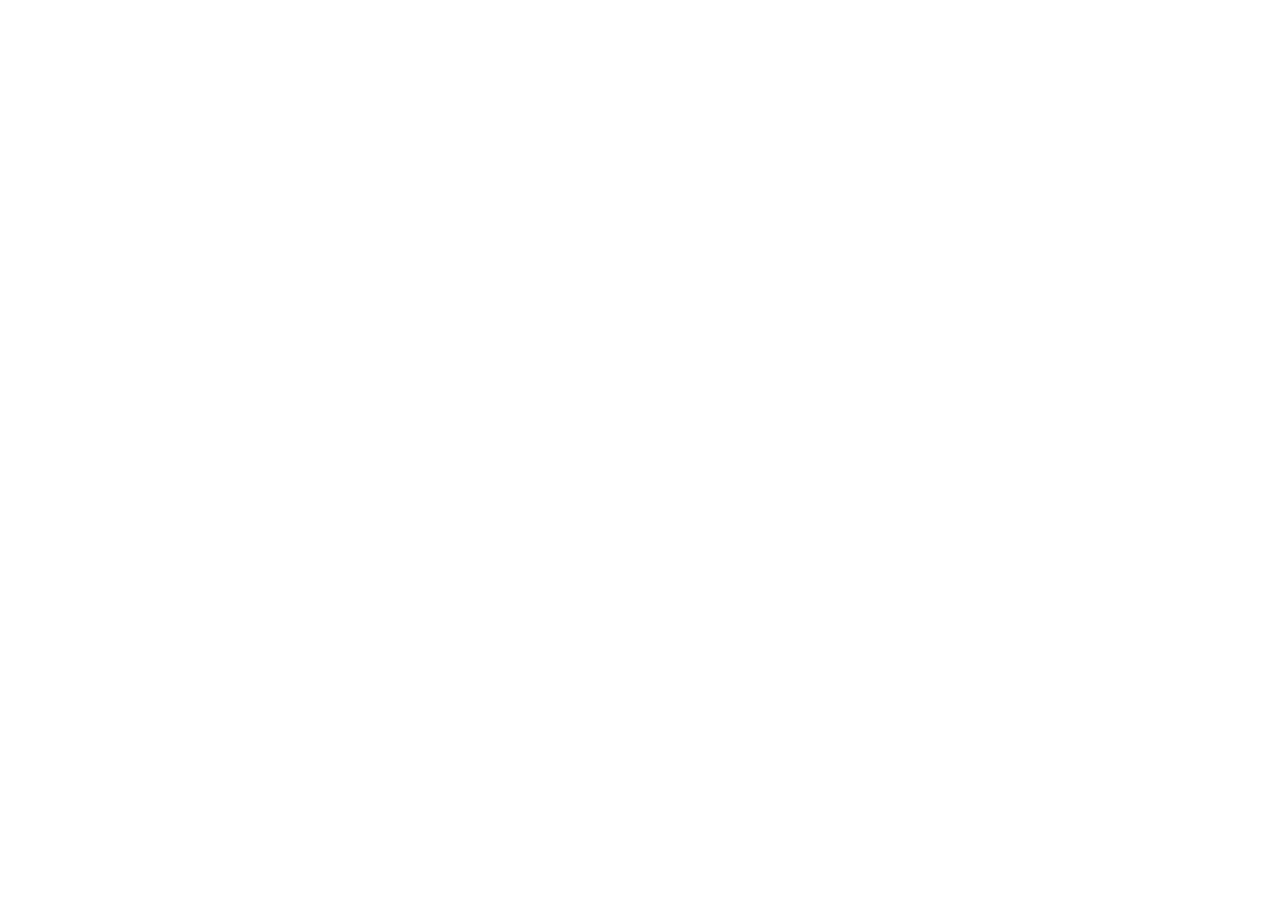
==== index.html @ ff9a6e52 "Add files via upload" ====
<!doctype html>
<html lang="fr">
  <head>
    <meta charset="UTF-8" />
    <meta name="viewport" content="width=device-width, initial-scale=1.0" />
    <title>Ecoclash — Partage de savoirs, alternatives pratiques</title>
  </head>
  <body>
    <div id="root"></div>
    <script type="module" src="/src/main.tsx"></script>
  </body>
</html>
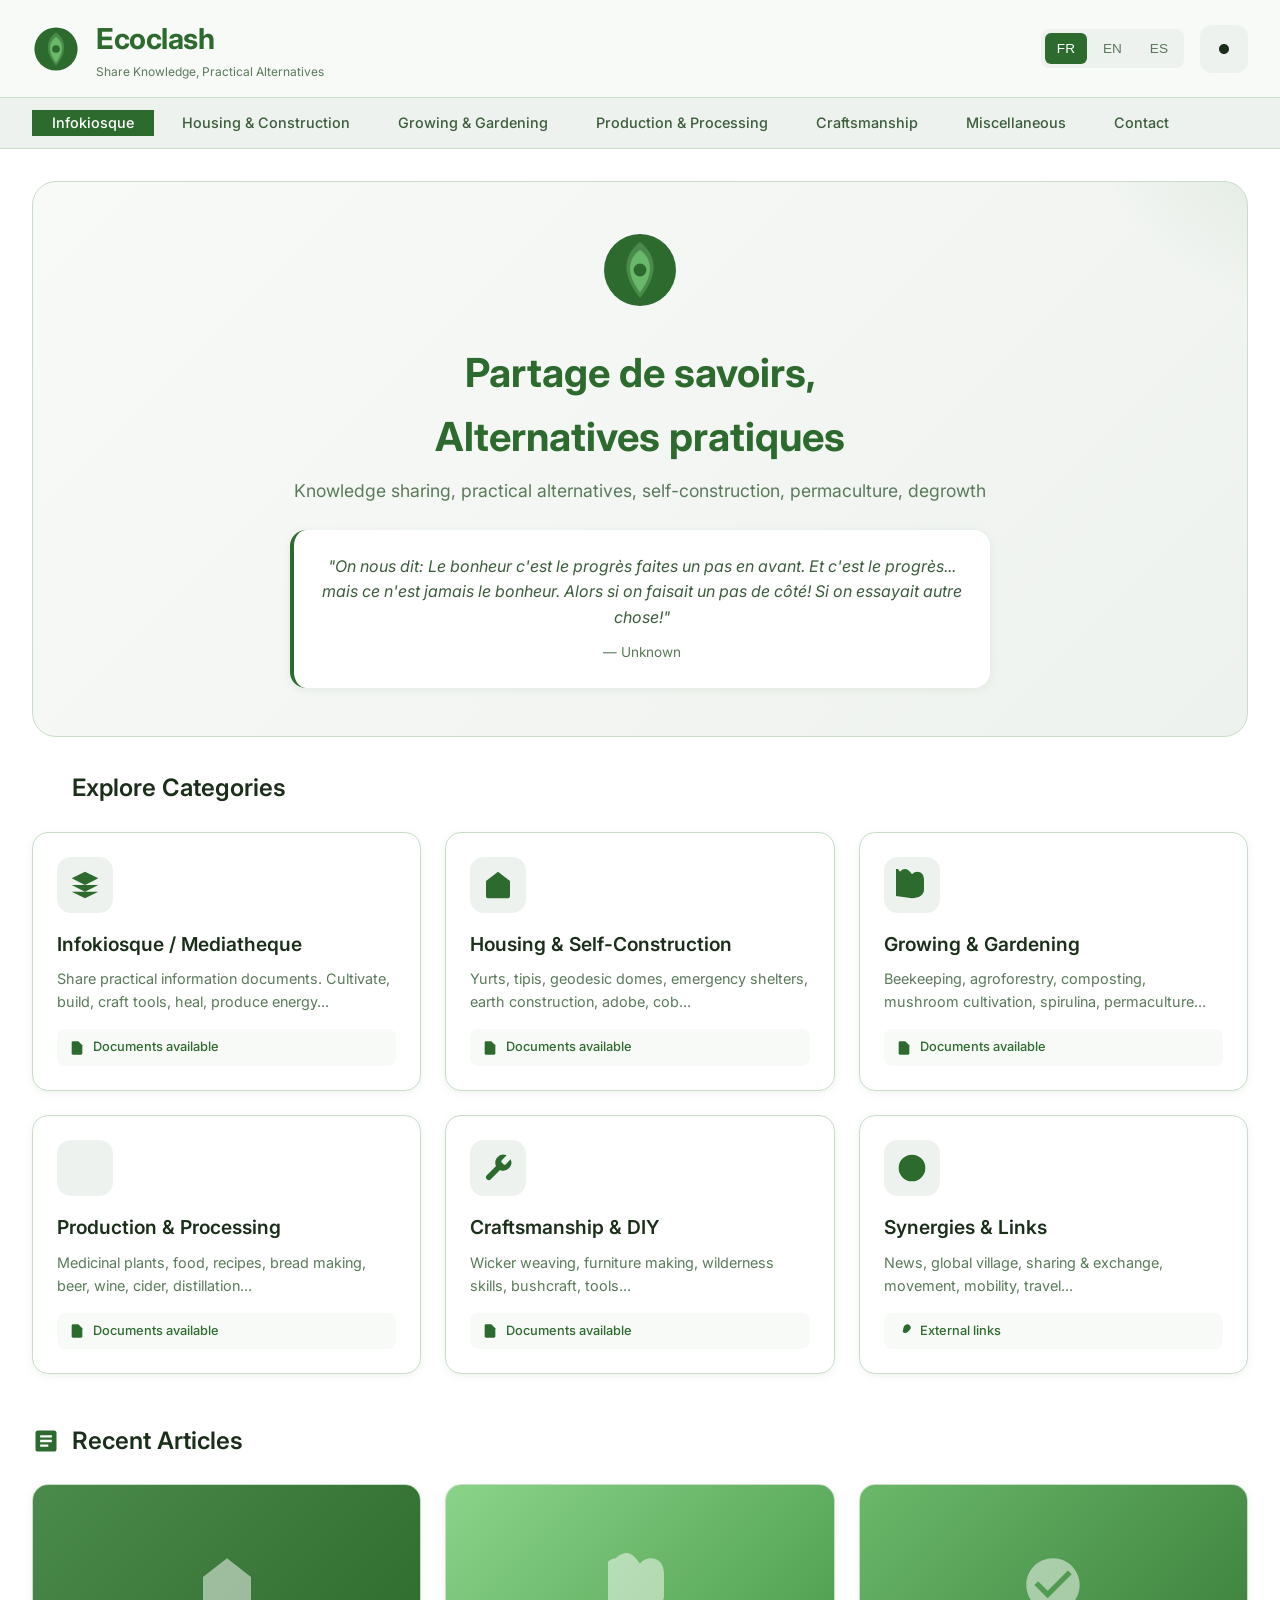
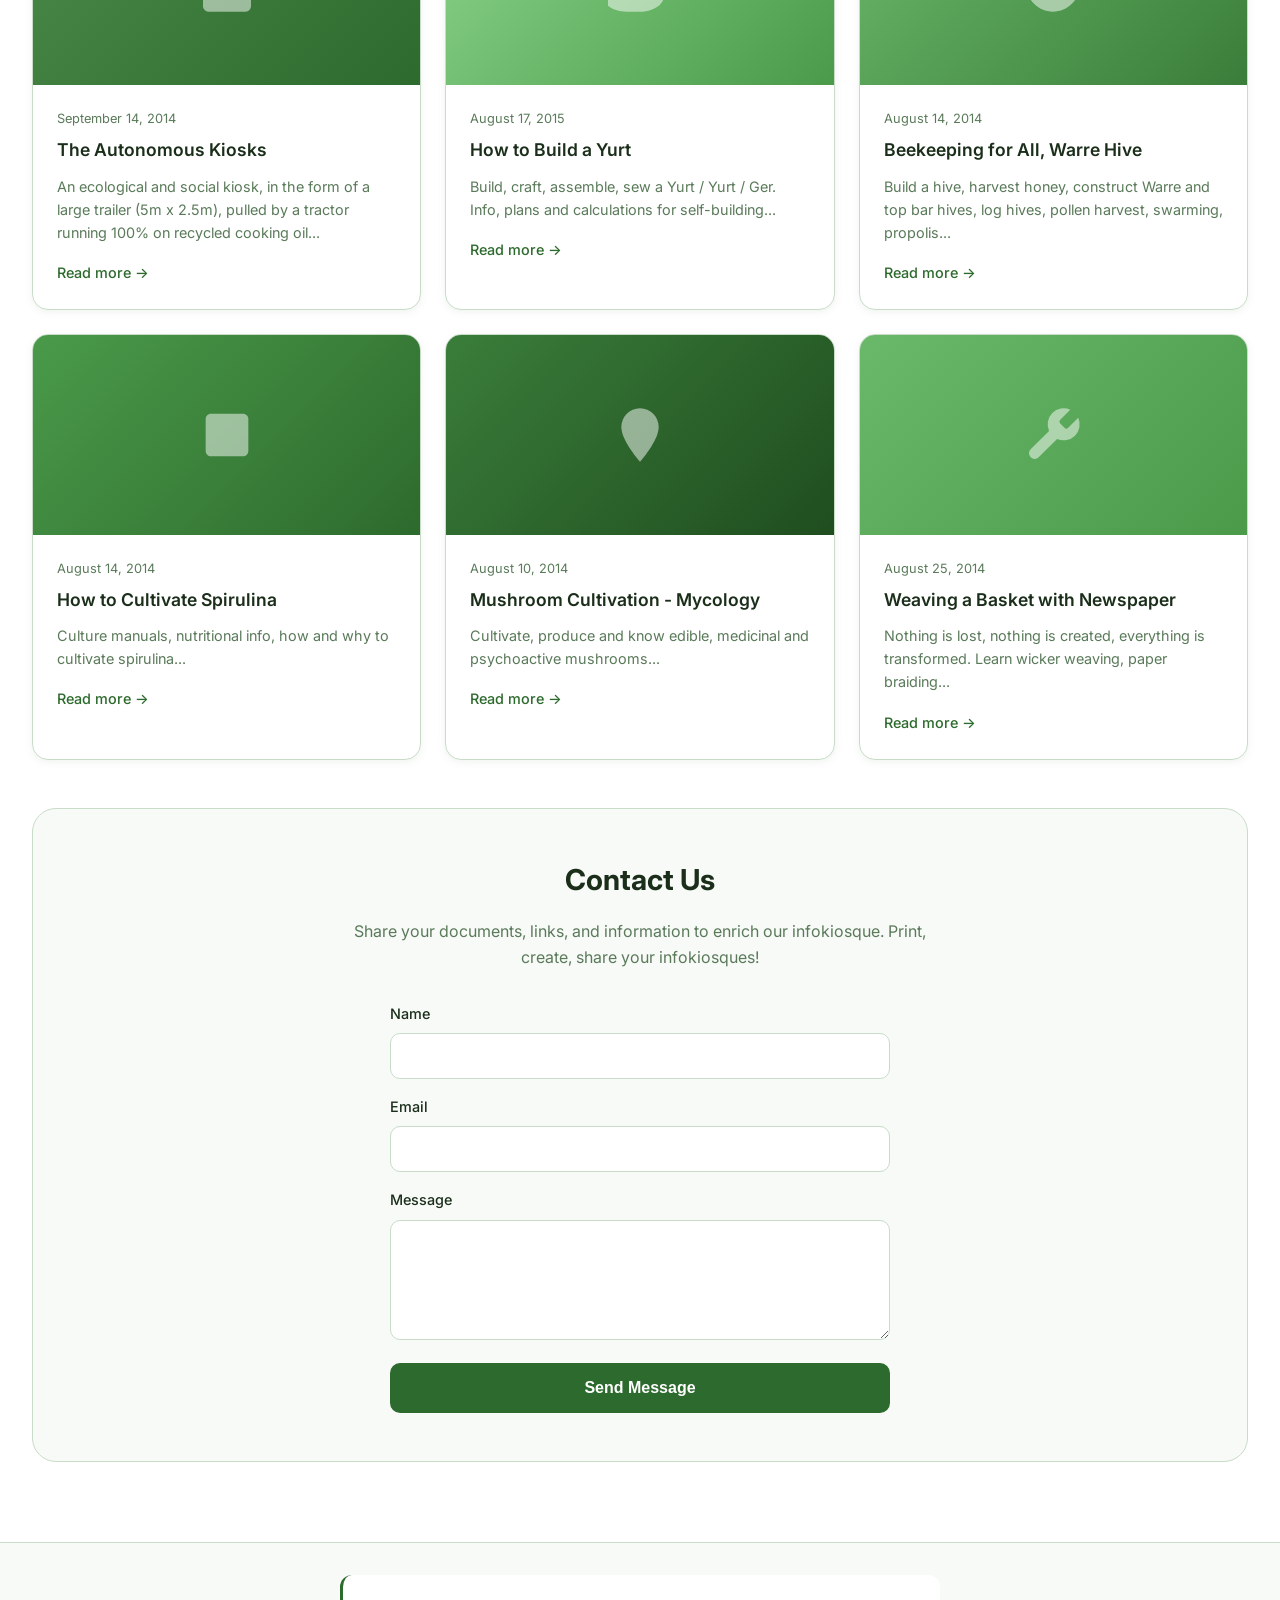
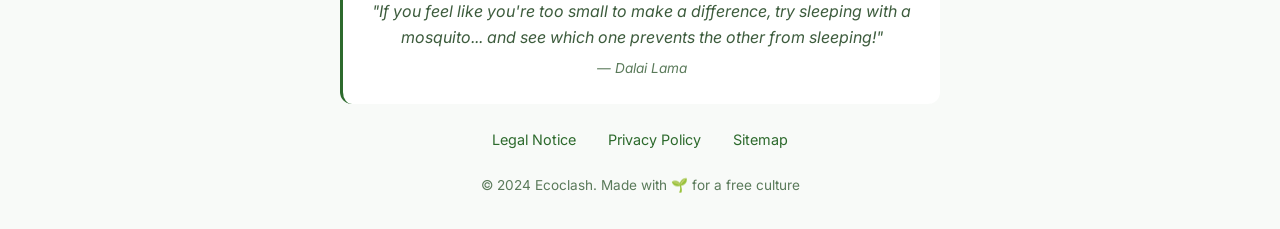
==== commit 7d509521: "Add files via upload" ====
--- a/index.html
+++ b/index.html
@@ -1,12 +1,1361 @@
-<!doctype html>
-<html lang="fr">
-  <head>
-    <meta charset="UTF-8" />
-    <meta name="viewport" content="width=device-width, initial-scale=1.0" />
-    <title>Ecoclash — Partage de savoirs, alternatives pratiques</title>
-  </head>
-  <body>
-    <div id="root"></div>
-    <script type="module" src="/src/main.tsx"></script>
-  </body>
-</html>
+<!DOCTYPE html>
+<html lang="en">
+<head>
+  <meta charset="UTF-8">
+  <meta name="viewport" content="width=device-width, initial-scale=1.0">
+  <title>Ecoclash - Share Knowledge, Practical Alternatives</title>
+  <meta name="description" content="Knowledge sharing, infokiosque, videokiosque, practical alternatives, self-construction, permaculture, degrowth, ecovillage, community, ecology">
+  <link rel="preconnect" href="https://fonts.googleapis.com">
+  <link rel="preconnect" href="https://fonts.gstatic.com" crossorigin>
+  <link href="https://fonts.googleapis.com/css2?family=Inter:wght@300;400;500;600;700&family=JetBrains+Mono:wght@400;500&display=swap" rel="stylesheet">
+  <style>
+    :root {
+      --bg-primary: #ffffff;
+      --bg-secondary: #f8faf8;
+      --bg-tertiary: #eef2ee;
+      --text-primary: #1a2e1a;
+      --text-secondary: #3d5c3d;
+      --text-muted: #5a7a5a;
+      --accent: #2d6a2d;
+      --accent-hover: #1f4d1f;
+      --accent-light: #4a8a4a;
+      --border: #c8dcc8;
+      --card-bg: #ffffff;
+      --card-shadow: 0 2px 8px rgba(45, 106, 45, 0.08);
+      --leaf-green: #3a7d3a;
+      --sun-yellow: #f4c430;
+    }
+
+    [data-theme="dark"] {
+      --bg-primary: #0d1a0d;
+      --bg-secondary: #142314;
+      --bg-tertiary: #1a2e1a;
+      --text-primary: #e8f0e8;
+      --text-secondary: #b8d4b8;
+      --text-muted: #7a9a7a;
+      --accent: #6ab86a;
+      --accent-hover: #8ad48a;
+      --accent-light: #4a9a4a;
+      --border: #2d4a2d;
+      --card-bg: #1a2e1a;
+      --card-shadow: 0 2px 12px rgba(0, 0, 0, 0.3);
+      --leaf-green: #6ab86a;
+    }
+
+    * {
+      margin: 0;
+      padding: 0;
+      box-sizing: border-box;
+    }
+
+    body {
+      font-family: 'Inter', -apple-system, BlinkMacSystemFont, sans-serif;
+      background: var(--bg-primary);
+      color: var(--text-primary);
+      line-height: 1.6;
+      transition: background 0.3s, color 0.3s;
+      min-height: 100vh;
+    }
+
+    /* Header */
+    header {
+      background: var(--bg-secondary);
+      border-bottom: 1px solid var(--border);
+      padding: 1rem 2rem;
+      position: sticky;
+      top: 0;
+      z-index: 100;
+      backdrop-filter: blur(10px);
+    }
+
+    .header-content {
+      max-width: 1400px;
+      margin: 0 auto;
+      display: flex;
+      align-items: center;
+      justify-content: space-between;
+      flex-wrap: wrap;
+      gap: 1rem;
+    }
+
+    .logo-section {
+      display: flex;
+      align-items: center;
+      gap: 1rem;
+    }
+
+    .logo-icon {
+      width: 48px;
+      height: 48px;
+    }
+
+    .logo-text {
+      font-size: 1.8rem;
+      font-weight: 700;
+      color: var(--accent);
+      text-decoration: none;
+      letter-spacing: -0.5px;
+    }
+
+    .logo-tagline {
+      font-size: 0.75rem;
+      color: var(--text-muted);
+      font-weight: 400;
+    }
+
+    .header-controls {
+      display: flex;
+      align-items: center;
+      gap: 1rem;
+    }
+
+    /* Language Selector */
+    .lang-selector {
+      display: flex;
+      gap: 0.25rem;
+      background: var(--bg-tertiary);
+      padding: 0.25rem;
+      border-radius: 8px;
+    }
+
+    .lang-btn {
+      padding: 0.5rem 0.75rem;
+      border: none;
+      background: transparent;
+      color: var(--text-muted);
+      font-size: 0.85rem;
+      font-weight: 500;
+      cursor: pointer;
+      border-radius: 6px;
+      transition: all 0.2s;
+    }
+
+    .lang-btn:hover {
+      background: var(--bg-secondary);
+      color: var(--text-primary);
+    }
+
+    .lang-btn.active {
+      background: var(--accent);
+      color: white;
+    }
+
+    /* Theme Toggle */
+    .theme-toggle {
+      width: 48px;
+      height: 48px;
+      border: none;
+      background: var(--bg-tertiary);
+      border-radius: 12px;
+      cursor: pointer;
+      display: flex;
+      align-items: center;
+      justify-content: center;
+      transition: all 0.2s;
+    }
+
+    .theme-toggle:hover {
+      background: var(--accent);
+      color: white;
+    }
+
+    .theme-toggle svg {
+      width: 24px;
+      height: 24px;
+      fill: var(--text-primary);
+      transition: fill 0.2s;
+    }
+
+    [data-theme="dark"] .theme-toggle svg {
+      fill: var(--text-primary);
+    }
+
+    /* Mobile Menu */
+    .mobile-menu-btn {
+      display: none;
+      width: 48px;
+      height: 48px;
+      border: none;
+      background: var(--bg-tertiary);
+      border-radius: 12px;
+      cursor: pointer;
+      flex-direction: column;
+      align-items: center;
+      justify-content: center;
+      gap: 5px;
+    }
+
+    .mobile-menu-btn span {
+      width: 20px;
+      height: 2px;
+      background: var(--text-primary);
+      border-radius: 2px;
+      transition: all 0.2s;
+    }
+
+    /* Nav */
+    nav {
+      background: var(--bg-tertiary);
+      padding: 0.75rem 2rem;
+      border-bottom: 1px solid var(--border);
+    }
+
+    .nav-content {
+      max-width: 1400px;
+      margin: 0 auto;
+    }
+
+    .nav-list {
+      display: flex;
+      list-style: none;
+      gap: 0.5rem;
+      overflow-x: auto;
+      scrollbar-width: none;
+    }
+
+    .nav-list::-webkit-scrollbar {
+      display: none;
+    }
+
+    .nav-link {
+      padding: 0.75rem 1.25rem;
+      color: var(--text-secondary);
+      text-decoration: none;
+      font-weight: 500;
+      font-size: 0.9rem;
+      border-radius: 8px;
+      white-space: nowrap;
+      transition: all 0.2s;
+    }
+
+    .nav-link:hover {
+      background: var(--accent);
+      color: white;
+    }
+
+    .nav-link.active {
+      background: var(--accent);
+      color: white;
+    }
+
+    /* Main Content */
+    main {
+      max-width: 1400px;
+      margin: 0 auto;
+      padding: 2rem;
+    }
+
+    /* Hero Section */
+    .hero {
+      background: linear-gradient(135deg, var(--bg-secondary) 0%, var(--bg-tertiary) 100%);
+      border-radius: 24px;
+      padding: 3rem 2rem;
+      margin-bottom: 2rem;
+      text-align: center;
+      border: 1px solid var(--border);
+      position: relative;
+      overflow: hidden;
+    }
+
+    .hero::before {
+      content: '';
+      position: absolute;
+      top: -50%;
+      right: -20%;
+      width: 400px;
+      height: 400px;
+      background: radial-gradient(circle, var(--accent) 0%, transparent 70%);
+      opacity: 0.1;
+      pointer-events: none;
+    }
+
+    .hero-icon {
+      width: 80px;
+      height: 80px;
+      margin: 0 auto 1.5rem;
+    }
+
+    .hero h1 {
+      font-size: 2.5rem;
+      font-weight: 700;
+      margin-bottom: 0.5rem;
+      color: var(--accent);
+    }
+
+    .hero-subtitle {
+      font-size: 1.1rem;
+      color: var(--text-muted);
+      margin-bottom: 1.5rem;
+    }
+
+    .hero-quote {
+      max-width: 700px;
+      margin: 0 auto;
+      padding: 1.5rem;
+      background: var(--card-bg);
+      border-radius: 16px;
+      border-left: 4px solid var(--accent);
+      font-style: italic;
+      color: var(--text-secondary);
+      box-shadow: var(--card-shadow);
+    }
+
+    .hero-quote-author {
+      margin-top: 0.75rem;
+      font-size: 0.85rem;
+      color: var(--text-muted);
+      font-style: normal;
+    }
+
+    /* Category Grid */
+    .section-title {
+      font-size: 1.5rem;
+      font-weight: 600;
+      margin-bottom: 1.5rem;
+      display: flex;
+      align-items: center;
+      gap: 0.75rem;
+    }
+
+    .section-title svg {
+      width: 28px;
+      height: 28px;
+      fill: var(--accent);
+    }
+
+    .category-grid {
+      display: grid;
+      grid-template-columns: repeat(auto-fit, minmax(300px, 1fr));
+      gap: 1.5rem;
+      margin-bottom: 3rem;
+    }
+
+    .category-card {
+      background: var(--card-bg);
+      border-radius: 16px;
+      padding: 1.5rem;
+      border: 1px solid var(--border);
+      box-shadow: var(--card-shadow);
+      text-decoration: none;
+      color: inherit;
+      transition: all 0.3s;
+      display: flex;
+      flex-direction: column;
+    }
+
+    .category-card:hover {
+      transform: translateY(-4px);
+      box-shadow: 0 8px 24px rgba(45, 106, 45, 0.15);
+      border-color: var(--accent);
+    }
+
+    .category-icon {
+      width: 56px;
+      height: 56px;
+      background: var(--bg-tertiary);
+      border-radius: 14px;
+      display: flex;
+      align-items: center;
+      justify-content: center;
+      margin-bottom: 1rem;
+    }
+
+    .category-icon svg {
+      width: 32px;
+      height: 32px;
+      fill: var(--accent);
+    }
+
+    .category-card h3 {
+      font-size: 1.2rem;
+      font-weight: 600;
+      margin-bottom: 0.5rem;
+      color: var(--text-primary);
+    }
+
+    .category-card p {
+      font-size: 0.9rem;
+      color: var(--text-muted);
+      flex-grow: 1;
+    }
+
+    .category-card .doc-count {
+      margin-top: 1rem;
+      padding: 0.5rem 0.75rem;
+      background: var(--bg-secondary);
+      border-radius: 8px;
+      font-size: 0.8rem;
+      color: var(--accent);
+      font-weight: 500;
+      display: inline-flex;
+      align-items: center;
+      gap: 0.5rem;
+    }
+
+    /* Articles Section */
+    .articles-section {
+      margin-bottom: 3rem;
+    }
+
+    .articles-grid {
+      display: grid;
+      grid-template-columns: repeat(auto-fit, minmax(350px, 1fr));
+      gap: 1.5rem;
+    }
+
+    .article-card {
+      background: var(--card-bg);
+      border-radius: 16px;
+      overflow: hidden;
+      border: 1px solid var(--border);
+      box-shadow: var(--card-shadow);
+      transition: all 0.3s;
+    }
+
+    .article-card:hover {
+      transform: translateY(-4px);
+      box-shadow: 0 8px 24px rgba(45, 106, 45, 0.15);
+    }
+
+    .article-image {
+      width: 100%;
+      height: 200px;
+      object-fit: cover;
+      background: var(--bg-tertiary);
+    }
+
+    .article-content {
+      padding: 1.5rem;
+    }
+
+    .article-date {
+      font-size: 0.8rem;
+      color: var(--text-muted);
+      margin-bottom: 0.5rem;
+    }
+
+    .article-card h3 {
+      font-size: 1.1rem;
+      font-weight: 600;
+      margin-bottom: 0.75rem;
+      color: var(--text-primary);
+      line-height: 1.4;
+    }
+
+    .article-card p {
+      font-size: 0.9rem;
+      color: var(--text-muted);
+      margin-bottom: 1rem;
+    }
+
+    .read-more {
+      display: inline-flex;
+      align-items: center;
+      gap: 0.5rem;
+      color: var(--accent);
+      font-weight: 500;
+      font-size: 0.9rem;
+      text-decoration: none;
+    }
+
+    .read-more:hover {
+      color: var(--accent-hover);
+    }
+
+    /* Contact Section */
+    .contact-section {
+      background: var(--bg-secondary);
+      border-radius: 24px;
+      padding: 3rem 2rem;
+      text-align: center;
+      border: 1px solid var(--border);
+    }
+
+    .contact-section h2 {
+      font-size: 1.8rem;
+      margin-bottom: 1rem;
+    }
+
+    .contact-section p {
+      color: var(--text-muted);
+      max-width: 600px;
+      margin: 0 auto 2rem;
+    }
+
+    .contact-form {
+      max-width: 500px;
+      margin: 0 auto;
+      text-align: left;
+    }
+
+    .form-group {
+      margin-bottom: 1rem;
+    }
+
+    .form-group label {
+      display: block;
+      margin-bottom: 0.5rem;
+      font-weight: 500;
+      font-size: 0.9rem;
+    }
+
+    .form-group input,
+    .form-group textarea {
+      width: 100%;
+      padding: 0.75rem 1rem;
+      border: 1px solid var(--border);
+      border-radius: 10px;
+      background: var(--card-bg);
+      color: var(--text-primary);
+      font-size: 1rem;
+      font-family: inherit;
+      transition: border-color 0.2s;
+    }
+
+    .form-group input:focus,
+    .form-group textarea:focus {
+      outline: none;
+      border-color: var(--accent);
+    }
+
+    .form-group textarea {
+      min-height: 120px;
+      resize: vertical;
+    }
+
+    .submit-btn {
+      width: 100%;
+      padding: 1rem;
+      background: var(--accent);
+      color: white;
+      border: none;
+      border-radius: 10px;
+      font-size: 1rem;
+      font-weight: 600;
+      cursor: pointer;
+      transition: background 0.2s;
+    }
+
+    .submit-btn:hover {
+      background: var(--accent-hover);
+    }
+
+    /* Footer */
+    footer {
+      background: var(--bg-secondary);
+      border-top: 1px solid var(--border);
+      padding: 2rem;
+      margin-top: 3rem;
+    }
+
+    .footer-content {
+      max-width: 1400px;
+      margin: 0 auto;
+      text-align: center;
+    }
+
+    .footer-quote {
+      max-width: 600px;
+      margin: 0 auto 1.5rem;
+      padding: 1.5rem;
+      background: var(--card-bg);
+      border-radius: 12px;
+      font-style: italic;
+      color: var(--text-secondary);
+      border-left: 3px solid var(--accent);
+    }
+
+    .footer-links {
+      display: flex;
+      justify-content: center;
+      gap: 2rem;
+      margin-bottom: 1.5rem;
+      flex-wrap: wrap;
+    }
+
+    .footer-links a {
+      color: var(--accent);
+      text-decoration: none;
+      font-size: 0.9rem;
+    }
+
+    .footer-links a:hover {
+      text-decoration: underline;
+    }
+
+    .footer-copyright {
+      font-size: 0.85rem;
+      color: var(--text-muted);
+    }
+
+    /* Modal */
+    .modal {
+      display: none;
+      position: fixed;
+      top: 0;
+      left: 0;
+      right: 0;
+      bottom: 0;
+      background: rgba(0, 0, 0, 0.5);
+      z-index: 1000;
+      align-items: center;
+      justify-content: center;
+      padding: 1rem;
+    }
+
+    .modal.active {
+      display: flex;
+    }
+
+    .modal-content {
+      background: var(--card-bg);
+      border-radius: 20px;
+      padding: 2rem;
+      max-width: 600px;
+      width: 100%;
+      max-height: 80vh;
+      overflow-y: auto;
+    }
+
+    .modal-header {
+      display: flex;
+      justify-content: space-between;
+      align-items: center;
+      margin-bottom: 1.5rem;
+    }
+
+    .modal-header h2 {
+      font-size: 1.5rem;
+    }
+
+    .modal-close {
+      width: 40px;
+      height: 40px;
+      border: none;
+      background: var(--bg-tertiary);
+      border-radius: 10px;
+      cursor: pointer;
+      display: flex;
+      align-items: center;
+      justify-content: center;
+      font-size: 1.5rem;
+      color: var(--text-primary);
+    }
+
+    .doc-list {
+      list-style: none;
+    }
+
+    .doc-item {
+      padding: 1rem;
+      border-bottom: 1px solid var(--border);
+      display: flex;
+      justify-content: space-between;
+      align-items: center;
+    }
+
+    .doc-item:last-child {
+      border-bottom: none;
+    }
+
+    .doc-item a {
+      color: var(--accent);
+      text-decoration: none;
+      font-weight: 500;
+    }
+
+    .doc-item a:hover {
+      text-decoration: underline;
+    }
+
+    /* Responsive */
+    @media (max-width: 768px) {
+      .header-content {
+        padding: 0;
+      }
+
+      .logo-tagline {
+        display: none;
+      }
+
+      .mobile-menu-btn {
+        display: flex;
+      }
+
+      .nav {
+        display: none;
+      }
+
+      .nav.open {
+        display: block;
+        position: fixed;
+        top: 80px;
+        left: 0;
+        right: 0;
+        background: var(--bg-secondary);
+        padding: 1rem;
+        z-index: 99;
+        border-bottom: 1px solid var(--border);
+      }
+
+      .nav-list {
+        flex-direction: column;
+      }
+
+      .lang-selector {
+        display: none;
+      }
+
+      .mobile-lang {
+        display: block;
+        width: 100%;
+      }
+
+      .hero h1 {
+        font-size: 1.8rem;
+      }
+
+      .hero-quote {
+        font-size: 0.95rem;
+        padding: 1rem;
+      }
+
+      .category-grid {
+        grid-template-columns: 1fr;
+      }
+
+      .articles-grid {
+        grid-template-columns: 1fr;
+      }
+    }
+
+    @media (min-width: 769px) {
+      .mobile-lang {
+        display: none;
+      }
+    }
+
+    /* Animations */
+    @keyframes fadeIn {
+      from { opacity: 0; transform: translateY(20px); }
+      to { opacity: 1; transform: translateY(0); }
+    }
+
+    .fade-in {
+      animation: fadeIn 0.5s ease forwards;
+    }
+
+    /* Scroll to top */
+    .scroll-top {
+      position: fixed;
+      bottom: 2rem;
+      right: 2rem;
+      width: 50px;
+      height: 50px;
+      background: var(--accent);
+      color: white;
+      border: none;
+      border-radius: 50%;
+      cursor: pointer;
+      display: flex;
+      align-items: center;
+      justify-content: center;
+      box-shadow: 0 4px 12px rgba(45, 106, 45, 0.3);
+      opacity: 0;
+      visibility: hidden;
+      transition: all 0.3s;
+    }
+
+    .scroll-top.visible {
+      opacity: 1;
+      visibility: visible;
+    }
+
+    .scroll-top:hover {
+      transform: translateY(-4px);
+    }
+  </style>
+</head>
+<body>
+  <!-- Header -->
+  <header>
+    <div class="header-content">
+      <div class="logo-section">
+        <svg class="logo-icon" viewBox="0 0 100 100" fill="none">
+          <circle cx="50" cy="50" r="45" fill="#2d6a2d"/>
+          <path d="M50 15 C30 30 25 55 50 85 C75 55 70 30 50 15" fill="#4a8a4a"/>
+          <path d="M50 25 C35 35 32 55 50 78 C68 55 65 35 50 25" fill="#6ab86a"/>
+          <circle cx="50" cy="50" r="8" fill="#2d6a2d"/>
+        </svg>
+        <div>
+          <a href="#" class="logo-text" data-i18n="siteName">Ecoclash</a>
+          <div class="logo-tagline" data-i18n="tagline">Share Knowledge, Practical Alternatives</div>
+        </div>
+      </div>
+
+      <div class="header-controls">
+        <div class="lang-selector">
+          <button class="lang-btn active" data-lang="fr">FR</button>
+          <button class="lang-btn" data-lang="en">EN</button>
+          <button class="lang-btn" data-lang="es">ES</button>
+        </div>
+
+        <button class="theme-toggle" id="themeToggle" aria-label="Toggle theme">
+          <svg class="sun-icon" viewBox="0 0 24 24">
+            <path d="M12 7c-2.76 0-5 2.24-5 5s2.24 5 5 5 5-2.24 5-5-2.24-5-5-5zm0-5v2m0 18v2M4.22 4.22l1.42 1.42m12.72 12.72l1.42 1.42M2 12h2m18 0h2M4.22 19.78l1.42-1.42M18.36 5.64l1.42-1.42"/>
+          </svg>
+        </button>
+
+        <button class="mobile-menu-btn" id="mobileMenuBtn">
+          <span></span>
+          <span></span>
+          <span></span>
+        </button>
+      </div>
+    </div>
+  </header>
+
+  <!-- Mobile Language -->
+  <div class="mobile-lang" style="padding: 0.5rem 2rem; background: var(--bg-tertiary);">
+    <div class="lang-selector" style="justify-content: center;">
+      <button class="lang-btn active" data-lang="fr">FR</button>
+      <button class="lang-btn" data-lang="en">EN</button>
+      <button class="lang-btn" data-lang="es">ES</button>
+    </div>
+  </div>
+
+  <!-- Navigation -->
+  <nav id="mainNav">
+    <div class="nav-content">
+      <ul class="nav-list">
+        <li><a href="#mediatheque" class="nav-link active" data-i18n="nav.mediatheque">Infokiosque</a></li>
+        <li><a href="#habitat" class="nav-link" data-i18n="nav.habitat">Housing & Construction</a></li>
+        <li><a href="#cultiver" class="nav-link" data-i18n="nav.cultiver">Growing & Gardening</a></li>
+        <li><a href="#production" class="nav-link" data-i18n="nav.production">Production & Processing</a></li>
+        <li><a href="#artisanat" class="nav-link" data-i18n="nav.artisanat">Craftsmanship</a></li>
+        <li><a href="#en-vrac" class="nav-link" data-i18n="nav.enVrac">Miscellaneous</a></li>
+        <li><a href="#contact" class="nav-link" data-i18n="nav.contact">Contact</a></li>
+      </ul>
+    </div>
+  </nav>
+
+  <!-- Main Content -->
+  <main>
+    <!-- Hero Section -->
+    <section class="hero">
+      <svg class="hero-icon" viewBox="0 0 100 100" fill="none">
+        <circle cx="50" cy="50" r="45" fill="#2d6a2d"/>
+        <path d="M50 15 C30 30 25 55 50 85 C75 55 70 30 50 15" fill="#4a8a4a"/>
+        <path d="M50 25 C35 35 32 55 50 78 C68 55 65 35 50 25" fill="#6ab86a"/>
+        <circle cx="50" cy="50" r="8" fill="#2d6a2d"/>
+      </svg>
+      <h1 data-i18n="hero.title">Partage de savoirs,<br>Alternatives pratiques</h1>
+      <p class="hero-subtitle" data-i18n="hero.subtitle">Knowledge sharing, practical alternatives, self-construction, permaculture, degrowth</p>
+      <div class="hero-quote">
+        <span data-i18n="hero.quote">"On nous dit: Le bonheur c'est le progrès faites un pas en avant. Et c'est le progrès... mais ce n'est jamais le bonheur. Alors si on faisait un pas de côté! Si on essayait autre chose!"</span>
+        <div class="hero-quote-author" data-i18n="hero.quoteAuthor">— Unknown</div>
+      </div>
+    </section>
+
+    <!-- Categories Section -->
+    <section id="categories">
+      <h2 class="section-title">
+        <svg viewBox="0 0 24 24"><path d="M4 6h16M4 12h16M4 18h16"/></svg>
+        <span data-i18n="categories.title">Explore Categories</span>
+      </h2>
+      <div class="category-grid">
+        <a href="#" class="category-card" data-category="mediatheque">
+          <div class="category-icon">
+            <svg viewBox="0 0 24 24"><path d="M12 2L2 7l10 5 10-5-10-5zM2 17l10 5 10-5M2 12l10 5 10-5"/></svg>
+          </div>
+          <h3 data-i18n="cat.mediatheque.title">Infokiosque / Mediatheque</h3>
+          <p data-i18n="cat.mediatheque.desc">Share practical information documents. Cultivate, build, craft tools, heal, produce energy...</p>
+          <span class="doc-count">
+            <svg width="16" height="16" viewBox="0 0 24 24" fill="currentColor"><path d="M14 2H6a2 2 0 0 0-2 2v16a2 2 0 0 0 2 2h12a2 2 0 0 0 2-2V8z"/></svg>
+            <span data-i18n="cat.documents">Documents available</span>
+          </span>
+        </a>
+
+        <a href="#" class="category-card" data-category="habitat">
+          <div class="category-icon">
+            <svg viewBox="0 0 24 24"><path d="M3 9l9-7 9 7v11a2 2 0 0 1-2 2H5a2 2 0 0 1-2-2z"/></svg>
+          </div>
+          <h3 data-i18n="cat.habitat.title">Housing & Self-Construction</h3>
+          <p data-i18n="cat.habitat.desc">Yurts, tipis, geodesic domes, emergency shelters, earth construction, adobe, cob...</p>
+          <span class="doc-count">
+            <svg width="16" height="16" viewBox="0 0 24 24" fill="currentColor"><path d="M14 2H6a2 2 0 0 0-2 2v16a2 2 0 0 0 2 2h12a2 2 0 0 0 2-2V8z"/></svg>
+            <span data-i18n="cat.documents">Documents available</span>
+          </span>
+        </a>
+
+        <a href="#" class="category-card" data-category="cultiver">
+          <div class="category-icon">
+            <svg viewBox="0 0 24 24"><path d="M12 22c4.97 0 9-2.69 9-6V8c0-4-2-6-5-6-1 0-3 .5-4 2-1.5-2-3-4-5-4-1 0-3 .5-4 2-1.5-2-3-4-5-4-1 0-3 .5-4 2-2 0-5 2-5 6v8c0 3.31 4.03 6 9 6z"/></svg>
+          </div>
+          <h3 data-i18n="cat.cultiver.title">Growing & Gardening</h3>
+          <p data-i18n="cat.cultiver.desc">Beekeeping, agroforestry, composting, mushroom cultivation, spirulina, permaculture...</p>
+          <span class="doc-count">
+            <svg width="16" height="16" viewBox="0 0 24 24" fill="currentColor"><path d="M14 2H6a2 2 0 0 0-2 2v16a2 2 0 0 0 2 2h12a2 2 0 0 0 2-2V8z"/></svg>
+            <span data-i18n="cat.documents">Documents available</span>
+          </span>
+        </a>
+
+        <a href="#" class="category-card" data-category="production">
+          <div class="category-icon">
+            <svg viewBox="0 0 24 24"><path d="M12 2v20M2 12h20"/></svg>
+          </div>
+          <h3 data-i18n="cat.production.title">Production & Processing</h3>
+          <p data-i18n="cat.production.desc">Medicinal plants, food, recipes, bread making, beer, wine, cider, distillation...</p>
+          <span class="doc-count">
+            <svg width="16" height="16" viewBox="0 0 24 24" fill="currentColor"><path d="M14 2H6a2 2 0 0 0-2 2v16a2 2 0 0 0 2 2h12a2 2 0 0 0 2-2V8z"/></svg>
+            <span data-i18n="cat.documents">Documents available</span>
+          </span>
+        </a>
+
+        <a href="#" class="category-card" data-category="artisanat">
+          <div class="category-icon">
+            <svg viewBox="0 0 24 24"><path d="M14.7 6.3a1 1 0 0 0 0 1.4l1.6 1.6a1 1 0 0 0 1.4 0l3.77-3.77a6 6 0 0 1-7.94 7.94l-6.91 6.91a2.12 2.12 0 0 1-3-3l6.91-6.91a6 6 0 0 1 7.94-7.94l-3.76 3.76z"/></svg>
+          </div>
+          <h3 data-i18n="cat.artisanat.title">Craftsmanship & DIY</h3>
+          <p data-i18n="cat.artisanat.desc">Wicker weaving, furniture making, wilderness skills, bushcraft, tools...</p>
+          <span class="doc-count">
+            <svg width="16" height="16" viewBox="0 0 24 24" fill="currentColor"><path d="M14 2H6a2 2 0 0 0-2 2v16a2 2 0 0 0 2 2h12a2 2 0 0 0 2-2V8z"/></svg>
+            <span data-i18n="cat.documents">Documents available</span>
+          </span>
+        </a>
+
+        <a href="#" class="category-card" data-category="synergies">
+          <div class="category-icon">
+            <svg viewBox="0 0 24 24"><circle cx="12" cy="12" r="10"/><path d="M12 6v6l4 2"/></svg>
+          </div>
+          <h3 data-i18n="cat.synergies.title">Synergies & Links</h3>
+          <p data-i18n="cat.synergies.desc">News, global village, sharing & exchange, movement, mobility, travel...</p>
+          <span class="doc-count">
+            <svg width="16" height="16" viewBox="0 0 24 24" fill="currentColor"><path d="M10 13a5 5 0 0 0 7.54.54l3-3a5 5 0 0 0-7.07-7.07l-1.72 1.71"/></svg>
+            <span data-i18n="cat.externalLinks">External links</span>
+          </span>
+        </a>
+      </div>
+    </section>
+
+    <!-- Articles Section -->
+    <section class="articles-section">
+      <h2 class="section-title">
+        <svg viewBox="0 0 24 24"><path d="M19 3H5c-1.1 0-2 .9-2 2v14c0 1.1.9 2 2 2h14c1.1 0 2-.9 2-2V5c0-1.1-.9-2-2-2zm-5 14H7v-2h7v2zm3-4H7v-2h10v2zm0-4H7V7h10v2z"/></svg>
+        <span data-i18n="articles.title">Recent Articles</span>
+      </h2>
+      <div class="articles-grid">
+        <article class="article-card fade-in">
+          <div class="article-image" style="background: linear-gradient(135deg, #4a8a4a, #2d6a2d); display: flex; align-items: center; justify-content: center;">
+            <svg width="64" height="64" viewBox="0 0 24 24" fill="white" opacity="0.5"><path d="M3 9l9-7 9 7v11a2 2 0 0 1-2 2H5a2 2 0 0 1-2-2z"/></svg>
+          </div>
+          <div class="article-content">
+            <div class="article-date" data-i18n="article.kiosque.date">September 14, 2014</div>
+            <h3 data-i18n="article.kiosque.title">The Autonomous Kiosks</h3>
+            <p data-i18n="article.kiosque.desc">An ecological and social kiosk, in the form of a large trailer (5m x 2.5m), pulled by a tractor running 100% on recycled cooking oil...</p>
+            <a href="#" class="read-more" data-i18n="readMore">Read more →</a>
+          </div>
+        </article>
+
+        <article class="article-card fade-in" style="animation-delay: 0.1s">
+          <div class="article-image" style="background: linear-gradient(135deg, #8ad48a, #4a9a4a); display: flex; align-items: center; justify-content: center;">
+            <svg width="64" height="64" viewBox="0 0 24 24" fill="white" opacity="0.5"><path d="M12 22c4.97 0 9-2.69 9-6V8c0-4-2-6-5-6-1 0-3 .5-4 2-1.5-2-3-4-5-4-1 0-3 .5-4 2-2 0-5 2-5 6v8c0 3.31 4.03 6 9 6z"/></svg>
+          </div>
+          <div class="article-content">
+            <div class="article-date" data-i18n="article.yurte.date">August 17, 2015</div>
+            <h3 data-i18n="article.yurte.title">How to Build a Yurt</h3>
+            <p data-i18n="article.yurte.desc">Build, craft, assemble, sew a Yurt / Yurt / Ger. Info, plans and calculations for self-building...</p>
+            <a href="#" class="read-more" data-i18n="readMore">Read more →</a>
+          </div>
+        </article>
+
+        <article class="article-card fade-in" style="animation-delay: 0.2s">
+          <div class="article-image" style="background: linear-gradient(135deg, #6ab86a, #3a7d3a); display: flex; align-items: center; justify-content: center;">
+            <svg width="64" height="64" viewBox="0 0 24 24" fill="white" opacity="0.5"><path d="M12 2C6.48 2 2 6.48 2 12s4.48 10 10 10 10-4.48 10-10S17.52 2 12 2zm-2 15l-5-5 1.41-1.41L10 14.17l7.59-7.59L19 8l-9 9z"/></svg>
+          </div>
+          <div class="article-content">
+            <div class="article-date" data-i18n="article.apiculture.date">August 14, 2014</div>
+            <h3 data-i18n="article.apiculture.title">Beekeeping for All, Warre Hive</h3>
+            <p data-i18n="article.apiculture.desc">Build a hive, harvest honey, construct Warre and top bar hives, log hives, pollen harvest, swarming, propolis...</p>
+            <a href="#" class="read-more" data-i18n="readMore">Read more →</a>
+          </div>
+        </article>
+
+        <article class="article-card fade-in" style="animation-delay: 0.3s">
+          <div class="article-image" style="background: linear-gradient(135deg, #4a9a4a, #2d6a2d); display: flex; align-items: center; justify-content: center;">
+            <svg width="64" height="64" viewBox="0 0 24 24" fill="white" opacity="0.5"><path d="M18 4H6C4.9 4 4 4.9 4 6v12c0 1.1.9 2 2 2h12c1.1 0 2-.9 2-2V6c0-1.1-.9-2-2-2z"/><path d="M12 8v8m-4-4h8"/></svg>
+          </div>
+          <div class="article-content">
+            <div class="article-date" data-i18n="article.spiruline.date">August 14, 2014</div>
+            <h3 data-i18n="article.spiruline.title">How to Cultivate Spirulina</h3>
+            <p data-i18n="article.spiruline.desc">Culture manuals, nutritional info, how and why to cultivate spirulina...</p>
+            <a href="#" class="read-more" data-i18n="readMore">Read more →</a>
+          </div>
+        </article>
+
+        <article class="article-card fade-in" style="animation-delay: 0.4s">
+          <div class="article-image" style="background: linear-gradient(135deg, #3a7d3a, #1f4d1f); display: flex; align-items: center; justify-content: center;">
+            <svg width="64" height="64" viewBox="0 0 24 24" fill="white" opacity="0.5"><path d="M12 2C8.13 2 5 5.13 5 9c0 5.25 7 13 7 13s7-7.75 7-13c0-3.87-3.13-7-7-7z"/></svg>
+          </div>
+          <div class="article-content">
+            <div class="article-date" data-i18n="article.champignons.date">August 10, 2014</div>
+            <h3 data-i18n="article.champignons.title">Mushroom Cultivation - Mycology</h3>
+            <p data-i18n="article.champignons.desc">Cultivate, produce and know edible, medicinal and psychoactive mushrooms...</p>
+            <a href="#" class="read-more" data-i18n="readMore">Read more →</a>
+          </div>
+        </article>
+
+        <article class="article-card fade-in" style="animation-delay: 0.5s">
+          <div class="article-image" style="background: linear-gradient(135deg, #6ab86a, #4a9a4a); display: flex; align-items: center; justify-content: center;">
+            <svg width="64" height="64" viewBox="0 0 24 24" fill="white" opacity="0.5"><path d="M14.7 6.3a1 1 0 0 0 0 1.4l1.6 1.6a1 1 0 0 0 1.4 0l3.77-3.77a6 6 0 0 1-7.94 7.94l-6.91 6.91a2.12 2.12 0 0 1-3-3l6.91-6.91a6 6 0 0 1 7.94-7.94l-3.76 3.76z"/></svg>
+          </div>
+          <div class="article-content">
+            <div class="article-date" data-i18n="article.vannerie.date">August 25, 2014</div>
+            <h3 data-i18n="article.vannerie.title">Weaving a Basket with Newspaper</h3>
+            <p data-i18n="article.vannerie.desc">Nothing is lost, nothing is created, everything is transformed. Learn wicker weaving, paper braiding...</p>
+            <a href="#" class="read-more" data-i18n="readMore">Read more →</a>
+          </div>
+        </article>
+      </div>
+    </section>
+
+    <!-- Contact Section -->
+    <section id="contact" class="contact-section">
+      <h2 data-i18n="contact.title">Contact Us</h2>
+      <p data-i18n="contact.desc">Share your documents, links, and information to enrich our infokiosque. Print, create, share your infokiosques!</p>
+      <form class="contact-form" id="contactForm">
+        <div class="form-group">
+          <label for="name" data-i18n="form.name">Name</label>
+          <input type="text" id="name" required>
+        </div>
+        <div class="form-group">
+          <label for="email" data-i18n="form.email">Email</label>
+          <input type="email" id="email" required>
+        </div>
+        <div class="form-group">
+          <label for="message" data-i18n="form.message">Message</label>
+          <textarea id="message" required></textarea>
+        </div>
+        <button type="submit" class="submit-btn" data-i18n="form.submit">Send Message</button>
+      </form>
+    </section>
+  </main>
+
+  <!-- Footer -->
+  <footer>
+    <div class="footer-content">
+      <div class="footer-quote">
+        <span data-i18n="footer.quote">"If you feel like you're too small to make a difference, try sleeping with a mosquito... and see which one prevents the other from sleeping!"</span>
+        <div style="margin-top: 0.5rem; font-size: 0.85rem; color: var(--text-muted);">— Dalai Lama</div>
+      </div>
+      <div class="footer-links">
+        <a href="#" data-i18n="footer.legal">Legal Notice</a>
+        <a href="#" data-i18n="footer.privacy">Privacy Policy</a>
+        <a href="#" data-i18n="footer.sitemap">Sitemap</a>
+      </div>
+      <div class="footer-copyright">
+        <span>© 2024 Ecoclash. </span>
+        <span data-i18n="footer.madeWith">Made with 🌱 for a free culture</span>
+      </div>
+    </div>
+  </footer>
+
+  <!-- Scroll to Top Button -->
+  <button class="scroll-top" id="scrollTop">↑</button>
+
+  <script>
+    // Translations
+    const translations = {
+      fr: {
+        siteName: "Ecoclash",
+        tagline: "Partage de savoirs, Alternatives pratiques",
+        nav: {
+          mediatheque: "Infokiosque",
+          habitat: "Habitat & Construction",
+          cultiver: "Cultiver & Jardiner",
+          production: "Production & Transformation",
+          artisanat: "Artisanat",
+          enVrac: "En vrac",
+          contact: "Contact"
+        },
+        hero: {
+          title: "Partage de savoirs,<br>Alternatives pratiques",
+          subtitle: "Infokiosque, alternatives pratiques, autoconstruction, permaculture, décroissance",
+          quote: '"On nous dit: Le bonheur c\'est le progrès faites un pas en avant. Et c\'est le progrès... mais ce n\'est jamais le bonheur. Alors si on faisait un pas de côté! Si on essayait autre chose!"',
+          quoteAuthor: "— Inconnu"
+        },
+        categories: { title: "Explorer les catégories" },
+        cat: {
+          mediatheque: { title: "Infokiosque / Médiathèque", desc: "Partager des documents d'informations pratiques. Cultiver, construire, bricoler, se soigner, produire de l'énergie..." },
+          habitat: { title: "Habitat & Autoconstruction", desc: "Yourtes, tipis, dômes géodésiques, abris d'urgence, construction terre, adobe, torchis..." },
+          cultiver: { title: "Cultiver & Jardiner", desc: "Apiculture, agroforesterie, compostage, culture des champignons, spiruline, permaculture..." },
+          production: { title: "Production & Transformation", desc: "Plantes médicinales, alimentation, recettes, fabrication du pain, bière, vin, cidre, distillation..." },
+          artisanat: { title: "Artisanat & Bricolage", desc: "Vannerie, fabrication de meubles, compétences de survie, bushcraft, outils..." },
+          synergies: { title: "Synergies & Liens", desc: "Actualités, village global, partage & échange, mouvement, mobilité, voyage..." },
+          documents: "Documents disponibles",
+          externalLinks: "Liens externes"
+        },
+        articles: { title: "Articles récents" },
+        article: {
+          kiosque: { date: "14 septembre 2014", title: "Les Kiosques Autonomes", desc: "Un kiosque écologique et social, sous forme de grande remorque (5m x 2,5m), tirée par un tracteur fonctionnant 100% à l'huile de friture recyclée..." },
+          yurte: { date: "17 août 2015", title: "Comment construire une yourte", desc: "Construire, fabriquer, monter, coudre une Yourte / Yurt / Ger. Infos, plans et calculs pour l'autoconstruction..." },
+          apiculture: { date: "14 août 2014", title: "Apiculture pour tous, Ruche Warre", desc: "Construire une ruche, récolter du miel, construction de ruches Warre et top bar, ruches tronc, récolte du pollen..." },
+          spiruline: { date: "14 août 2014", title: "Comment cultiver la spiruline", desc: "Manuels de culture, infos nutrition, comment et pourquoi cultiver la spiruline..." },
+          champignons: { date: "10 août 2014", title: "Culture des champignons - Mycologie", desc: "Cultiver, produire et connaître les champignons comestibles, médicinaux et psychoactifs..." },
+          vannerie: { date: "25 août 2014", title: "Tresser un panier avec du papier journal", desc: "Rien ne se perd, rien ne se crée, tout se transforme. Apprendre la vannerie, le tressage du papier..." }
+        },
+        readMore: "Lire la suite →",
+        contact: {
+          title: "Contactez-nous",
+          desc: "Partagez vos documents, liens et informations pour enrichir notre infokiosque. Imprimer, créer, diffuser vos infokiosques!"
+        },
+        form: { name: "Nom", email: "Email", message: "Message", submit: "Envoyer le message" },
+        footer: { quote: '"Si vous avez l\'impression que vous êtes trop petit pour pouvoir changer quelque chose, essayez donc de dormir avec un moustique... et vous verrez lequel des deux empêche l\'autre de dormir!"', legal: "Mentions légales", privacy: "Politique de confidentialité", sitemap: "Plan du site", madeWith: "Fait avec 🌱 pour une culture libre" }
+      },
+      en: {
+        siteName: "Ecoclash",
+        tagline: "Share Knowledge, Practical Alternatives",
+        nav: {
+          mediatheque: "Infokiosque",
+          habitat: "Housing & Construction",
+          cultiver: "Growing & Gardening",
+          production: "Production & Processing",
+          artisanat: "Craftsmanship",
+          enVrac: "Miscellaneous",
+          contact: "Contact"
+        },
+        hero: {
+          title: "Share Knowledge,<br>Practical Alternatives",
+          subtitle: "Knowledge sharing, infokiosque, practical alternatives, self-construction, permaculture, degrowth",
+          quote: '"We are told: Happiness is progress, take a step forward. And it is progress... but it is never happiness. So what if we took a step sideways! What if we tried something else!"',
+          quoteAuthor: "— Unknown"
+        },
+        categories: { title: "Explore Categories" },
+        cat: {
+          mediatheque: { title: "Infokiosque / Mediatheque", desc: "Share practical information documents. Cultivate, build, craft tools, heal, produce energy..." },
+          habitat: { title: "Housing & Self-Construction", desc: "Yurts, tipis, geodesic domes, emergency shelters, earth construction, adobe, cob..." },
+          cultiver: { title: "Growing & Gardening", desc: "Beekeeping, agroforestry, composting, mushroom cultivation, spirulina, permaculture..." },
+          production: { title: "Production & Processing", desc: "Medicinal plants, food, recipes, bread making, beer, wine, cider, distillation..." },
+          artisanat: { title: "Craftsmanship & DIY", desc: "Wicker weaving, furniture making, wilderness skills, bushcraft, tools..." },
+          synergies: { title: "Synergies & Links", desc: "News, global village, sharing & exchange, movement, mobility, travel..." },
+          documents: "Documents available",
+          externalLinks: "External links"
+        },
+        articles: { title: "Recent Articles" },
+        article: {
+          kiosque: { date: "September 14, 2014", title: "The Autonomous Kiosks", desc: "An ecological and social kiosk, in the form of a large trailer (5m x 2.5m), pulled by a tractor running 100% on recycled cooking oil..." },
+          yurte: { date: "August 17, 2015", title: "How to Build a Yurt", desc: "Build, craft, assemble, sew a Yurt / Yurt / Ger. Info, plans and calculations for self-building..." },
+          apiculture: { date: "August 14, 2014", title: "Beekeeping for All, Warre Hive", desc: "Build a hive, harvest honey, construct Warre and top bar hives, log hives, pollen harvest..." },
+          spiruline: { date: "August 14, 2014", title: "How to Cultivate Spirulina", desc: "Culture manuals, nutritional info, how and why to cultivate spirulina..." },
+          champignons: { date: "August 10, 2014", title: "Mushroom Cultivation - Mycology", desc: "Cultivate, produce and know edible, medicinal and psychoactive mushrooms..." },
+          vannerie: { date: "August 25, 2014", title: "Weaving a Basket with Newspaper", desc: "Nothing is lost, nothing is created, everything is transformed. Learn wicker weaving, paper braiding..." }
+        },
+        readMore: "Read more →",
+        contact: {
+          title: "Contact Us",
+          desc: "Share your documents, links, and information to enrich our infokiosque. Print, create, share your infokiosques!"
+        },
+        form: { name: "Name", email: "Email", message: "Message", submit: "Send Message" },
+        footer: { quote: '"If you feel like you\'re too small to make a difference, try sleeping with a mosquito... and see which one prevents the other from sleeping!"', legal: "Legal Notice", privacy: "Privacy Policy", sitemap: "Sitemap", madeWith: "Made with 🌱 for a free culture" }
+      },
+      es: {
+        siteName: "Ecoclash",
+        tagline: "Compartir conocimientos, Alternativas prácticas",
+        nav: {
+          mediatheque: "Infokiosque",
+          habitat: "Vivienda & Construcción",
+          cultiver: "Cultivar & Jardinear",
+          production: "Producción & Transformación",
+          artisanat: "Artesanía",
+          enVrac: "Vario",
+          contact: "Contacto"
+        },
+        hero: {
+          title: "Compartir conocimientos,<br>Alternativas prácticas",
+          subtitle: "Compartir saberes, infokiosque, alternativas prácticas, autoconstrucción, permacultura, decrecimiento",
+          quote: '"Nos dicen: La felicidad es el progreso, da un paso adelante. Y es progreso... pero nunca es felicidad. ¿Y si dimos un paso al lado! ¿Y si probamos algo diferente!"',
+          quoteAuthor: "— Desconocido"
+        },
+        categories: { title: "Explorar categorías" },
+        cat: {
+          mediatheque: { title: "Infokiosque / Mediateca", desc: "Compartir documentos de información práctica. Cultivar, construir, bricolage, sanar, producir energía..." },
+          habitat: { title: "Vivienda & Autoconstrucción", desc: "Yurtas, tipis, domos geodésicos, refugios de emergencia, construcción en tierra, adobe, superadobe..." },
+          cultiver: { title: "Cultivar & Jardinear", desc: "Apicultura, agroforestería, compostaje, cultivo de hongos, spirulina, permacultura..." },
+          production: { title: "Producción & Transformación", desc: "Plantas medicinales, alimentación, recetas, fabricación de pan, cerveza, vino, sidra, destilación..." },
+          artisanat: { title: "Artesanía & Bricolaje", desc: "Cestería, fabricación de muebles, habilidades de supervivencia, bushcraft, herramientas..." },
+          synergies: { title: "Sinergias & Enlaces", desc: "Noticias, aldea global, compartir e intercambio, movimiento, movilidad, viaje..." },
+          documents: "Documentos disponibles",
+          externalLinks: "Enlaces externos"
+        },
+        articles: { title: "Artículos recientes" },
+        article: {
+          kiosque: { date: "14 de septiembre de 2014", title: "Los Quioscos Autônomos", desc: "Un quiosco ecológico y social, en forma de remolque grande (5m x 2,5m), arrastrado por un tractor funcionando 100% con aceite de cocina reciclado..." },
+          yurte: { date: "17 de agosto de 2015", title: "Cómo construir una yurta", desc: "Construir, fabricar, montar, coser una Yurta / Yurt / Ger. Info, planos y cálculos para auto-construcción..." },
+          apiculture: { date: "14 de agosto de 2014", title: "Apicultura para todos, Colmena Warre", desc: "Construir una colmena, cosechar miel, construir colmenas Warre y top bar, colmenas tronco, cosecha de polen..." },
+          spiruline: { date: "14 de agosto de 2014", title: "Cómo cultivar spirulina", desc: "Manuales de cultivo, información nutricional, cómo y por qué cultivar spirulina..." },
+          champignons: { date: "10 de agosto de 2014", title: "Cultivo de hongos - Micológica", desc: "Cultivar, producir y conocer hongos comestibles, medicinales y psicoactivos..." },
+          vannerie: { date: "25 de agosto de 2014", title: "Tejer una cesta con papel periódico", desc: "Nada se pierde, nada se crea, todo se transforma. Aprender cestería, trenzado de papel..." }
+        },
+        readMore: "Leer más →",
+        contact: {
+          title: "Contáctenos",
+          desc: "Comparta sus documentos, enlaces e información para enriquecer nuestro infokiosque. ¡Imprimir, crear, difundir sus infokiosques!"
+        },
+        form: { name: "Nombre", email: "Correo electrónico", message: "Mensaje", submit: "Enviar mensaje" },
+        footer: { quote: '"Si sientes que eres demasiado pequeño para marcar la diferencia, intenta dormir con un mosquito... y verás cuál de los dos impide al otro dormir!"', legal: "Aviso legal", privacy: "Política de privacidad", sitemap: "Mapa del sitio", madeWith: "Hecho con 🌱 para una cultura libre" }
+      }
+    };
+
+    // Current language
+    let currentLang = 'fr';
+
+    // Theme toggle
+    const themeToggle = document.getElementById('themeToggle');
+    const html = document.documentElement;
+
+    // Check for saved theme preference
+    const savedTheme = localStorage.getItem('theme') || 'light';
+    html.setAttribute('data-theme', savedTheme);
+    updateThemeIcon(savedTheme);
+
+    themeToggle.addEventListener('click', () => {
+      const currentTheme = html.getAttribute('data-theme');
+      const newTheme = currentTheme === 'dark' ? 'light' : 'dark';
+      html.setAttribute('data-theme', newTheme);
+      localStorage.setItem('theme', newTheme);
+      updateThemeIcon(newTheme);
+    });
+
+    function updateThemeIcon(theme) {
+      const sunIcon = `<svg viewBox="0 0 24 24"><path d="M12 7c-2.76 0-5 2.24-5 5s2.24 5 5 5 5-2.24 5-5-2.24-5-5-5zm0-5v2m0 18v2M4.22 4.22l1.42 1.42m12.72 12.72l1.42 1.42M2 12h2m18 0h2M4.22 19.78l1.42-1.42M18.36 5.64l1.42-1.42"/></svg>`;
+      const moonIcon = `<svg viewBox="0 0 24 24"><path d="M21 12.79A9 9 0 1 1 11.21 3 7 7 0 0 0 21 12.79z"/></svg>`;
+      themeToggle.innerHTML = theme === 'dark' ? moonIcon : sunIcon;
+    }
+
+    // Language switching
+    const langBtns = document.querySelectorAll('.lang-btn');
+
+    langBtns.forEach(btn => {
+      btn.addEventListener('click', () => {
+        const lang = btn.dataset.lang;
+        currentLang = lang;
+        
+        // Update active button
+        langBtns.forEach(b => b.classList.remove('active'));
+        btn.classList.add('active');
+        
+        // Translate page
+        translatePage(lang);
+        
+        // Save language preference
+        localStorage.setItem('language', lang);
+      });
+    });
+
+    // Check for saved language preference
+    const savedLang = localStorage.getItem('language');
+    if (savedLang && translations[savedLang]) {
+      currentLang = savedLang;
+      langBtns.forEach(btn => {
+        btn.classList.toggle('active', btn.dataset.lang === savedLang);
+      });
+      translatePage(savedLang);
+    }
+
+    function translatePage(lang) {
+      const t = translations[lang];
+      
+      // Update all elements with data-i18n
+      document.querySelectorAll('[data-i18n]').forEach(el => {
+        const key = el.dataset.i18n;
+        const keys = key.split('.');
+        let value = t;
+        
+        for (const k of keys) {
+          value = value?.[k];
+        }
+        
+        if (typeof value === 'string') {
+          el.innerHTML = value;
+        }
+      });
+
+      // Update HTML lang attribute
+      document.documentElement.lang = lang;
+    }
+
+    // Mobile menu
+    const mobileMenuBtn = document.getElementById('mobileMenuBtn');
+    const mainNav = document.getElementById('mainNav');
+
+    mobileMenuBtn.addEventListener('click', () => {
+      mainNav.classList.toggle('open');
+    });
+
+    // Close mobile menu when clicking a link
+    mainNav.querySelectorAll('.nav-link').forEach(link => {
+      link.addEventListener('click', () => {
+        mainNav.classList.remove('open');
+      });
+    });
+
+    // Scroll to top button
+    const scrollTopBtn = document.getElementById('scrollTop');
+
+    window.addEventListener('scroll', () => {
+      if (window.scrollY > 400) {
+        scrollTopBtn.classList.add('visible');
+      } else {
+        scrollTopBtn.classList.remove('visible');
+      }
+    });
+
+    scrollTopBtn.addEventListener('click', () => {
+      window.scrollTo({ top: 0, behavior: 'smooth' });
+    });
+
+    // Contact form handling
+    const contactForm = document.getElementById('contactForm');
+    contactForm.addEventListener('submit', (e) => {
+      e.preventDefault();
+      const t = translations[currentLang];
+      alert(t.contact ? 'Message sent!' : 'Message envoyé!');
+      contactForm.reset();
+    });
+
+    // Smooth scroll for navigation links
+    document.querySelectorAll('a[href^="#"]').forEach(anchor => {
+      anchor.addEventListener('click', function(e) {
+        const href = this.getAttribute('href');
+        if (href !== '#') {
+          e.preventDefault();
+          const target = document.querySelector(href);
+          if (target) {
+            target.scrollIntoView({ behavior: 'smooth' });
+          }
+        }
+      });
+    });
+
+    // Intersection Observer for fade-in animations
+    const observerOptions = {
+      threshold: 0.1,
+      rootMargin: '0px 0px -50px 0px'
+    };
+
+    const observer = new IntersectionObserver((entries) => {
+      entries.forEach(entry => {
+        if (entry.isIntersecting) {
+          entry.target.classList.add('fade-in');
+          observer.unobserve(entry.target);
+        }
+      });
+    }, observerOptions);
+
+    document.querySelectorAll('.category-card, .article-card').forEach(el => {
+      el.style.opacity = '0';
+      observer.observe(el);
+    });
+  </script>
+</body>
+</html>
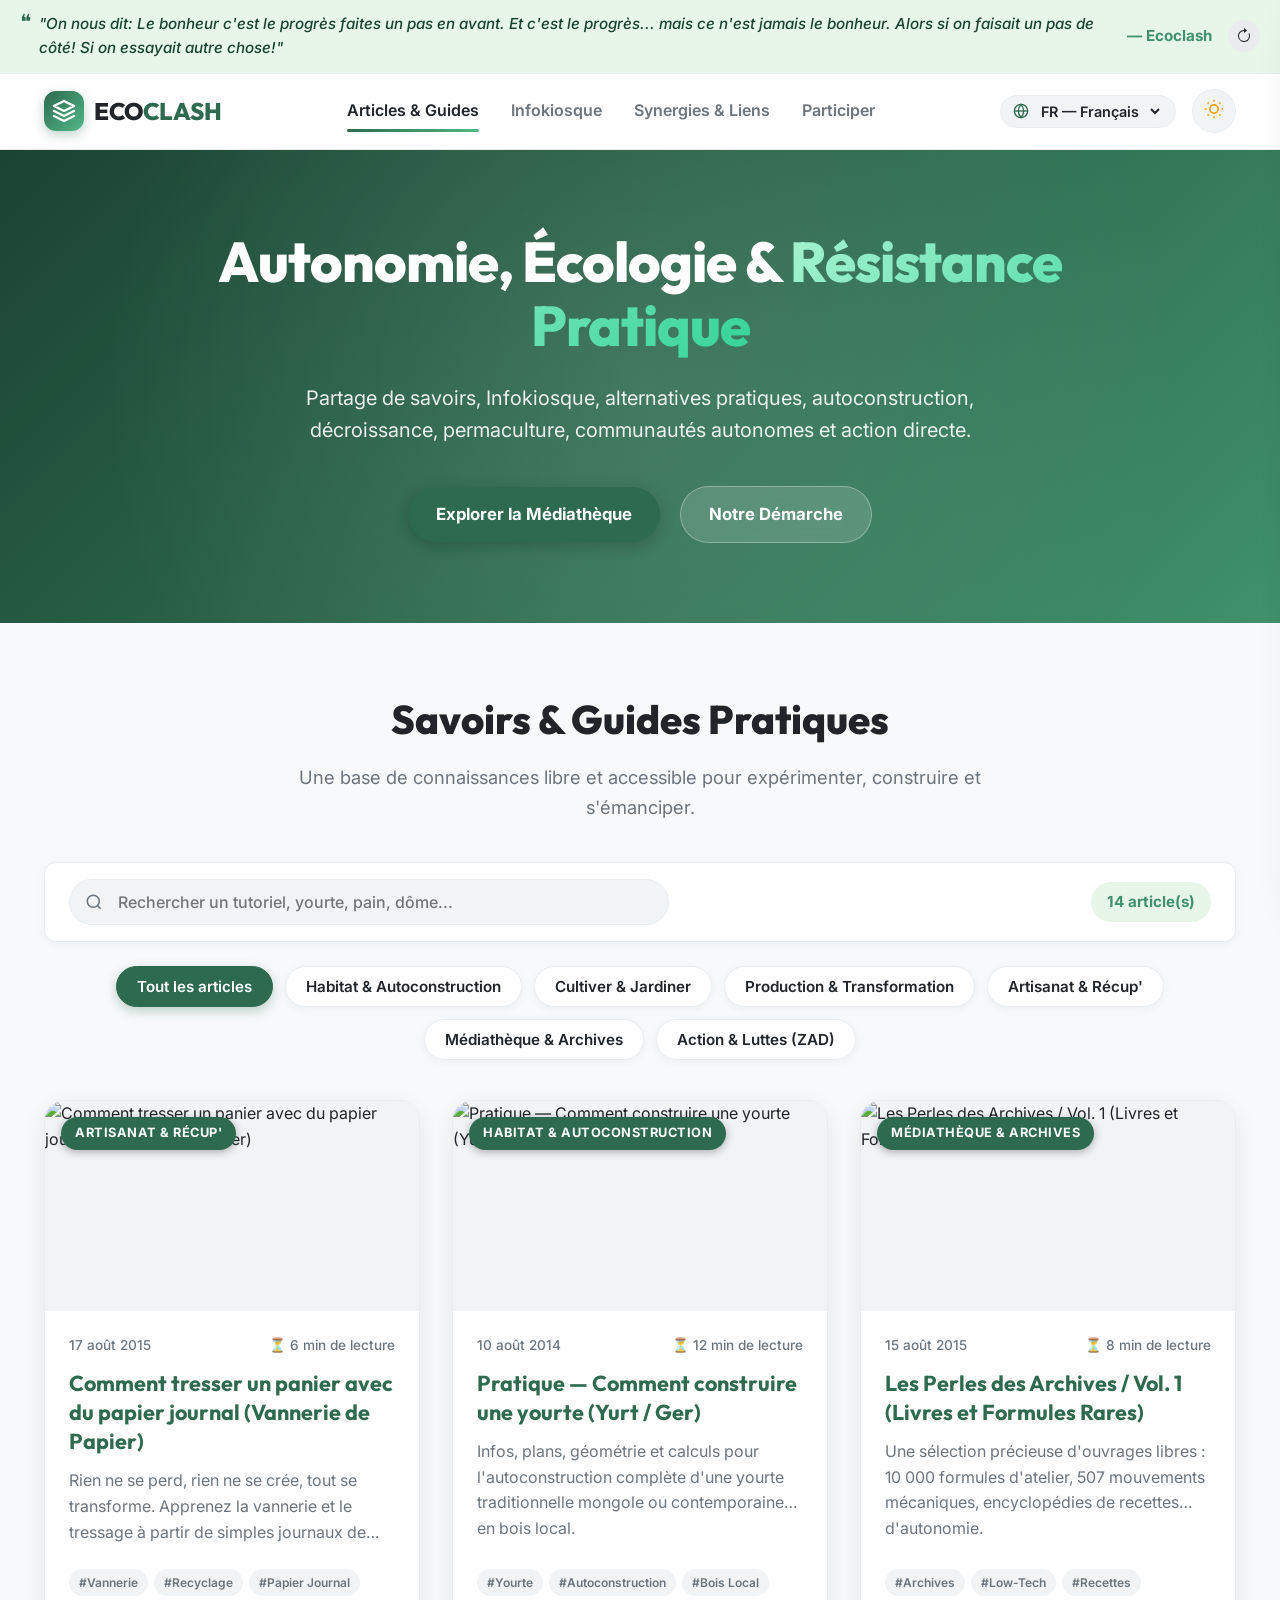
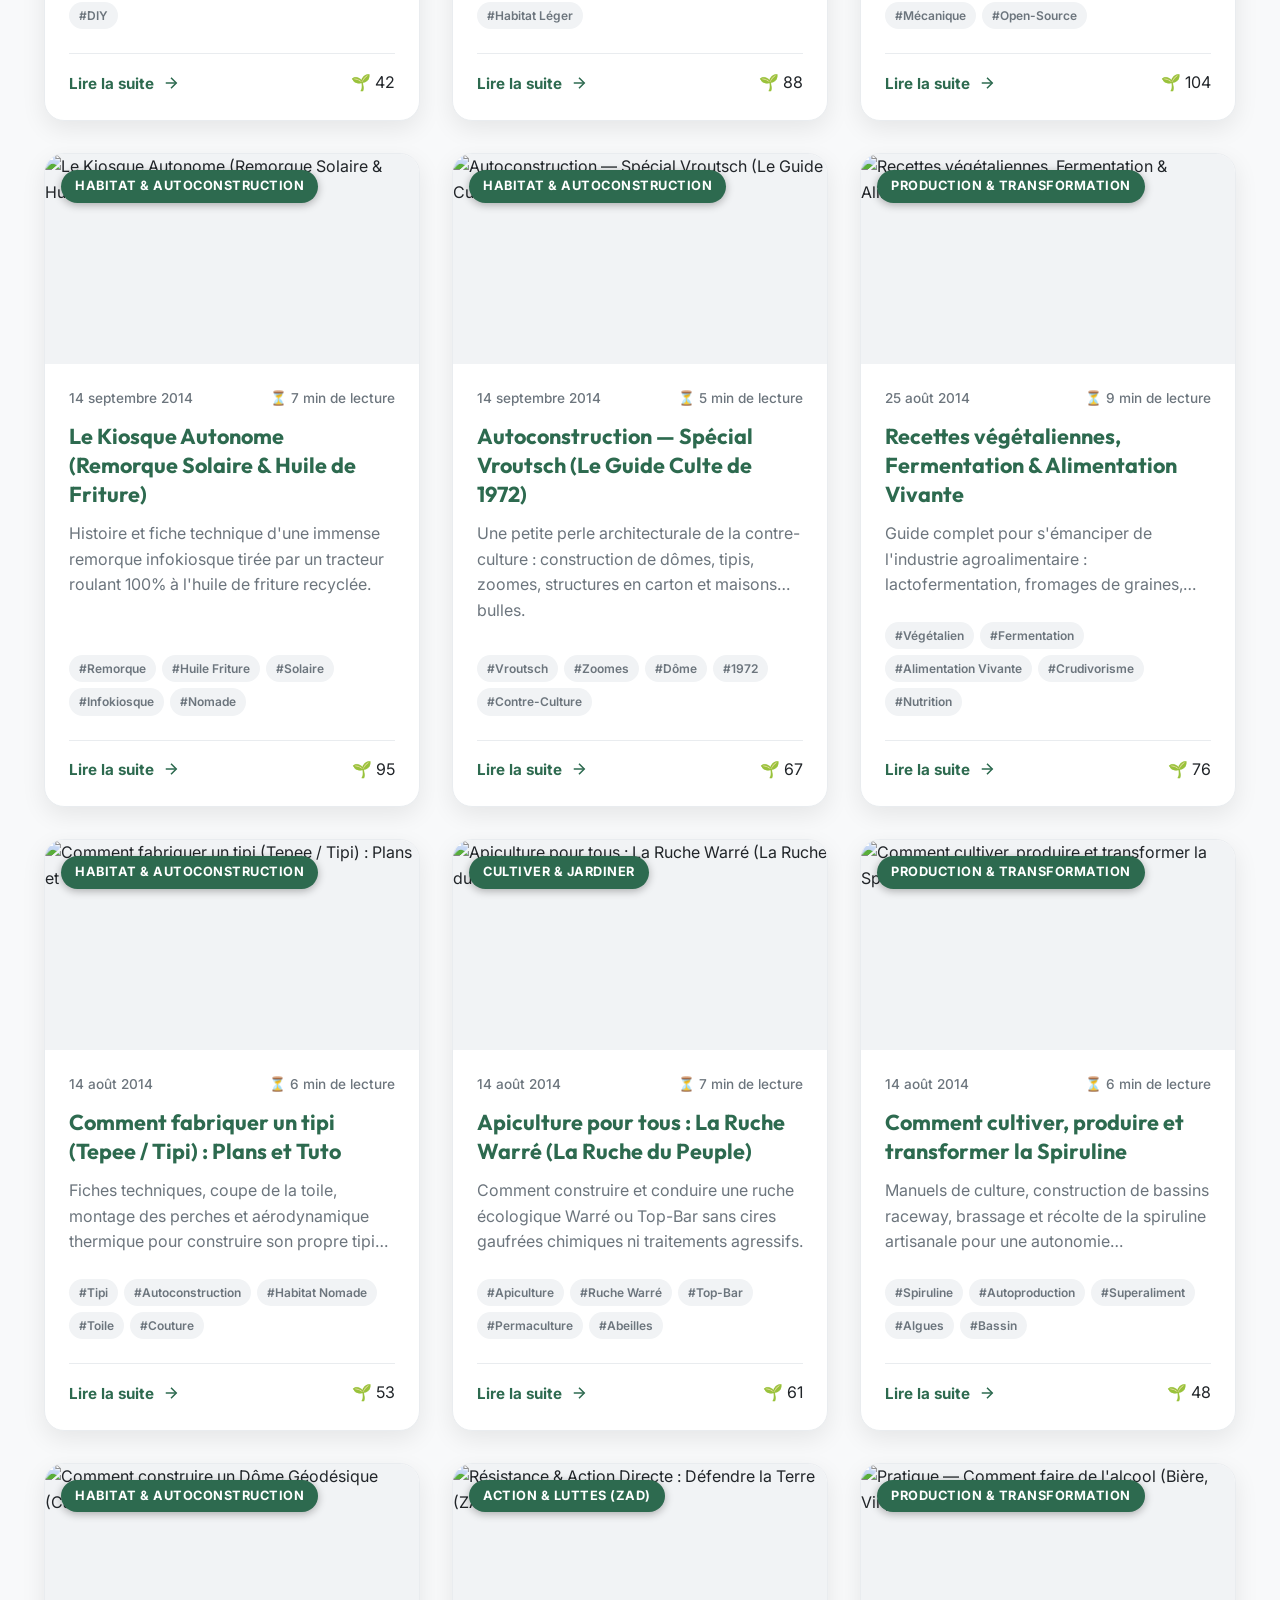
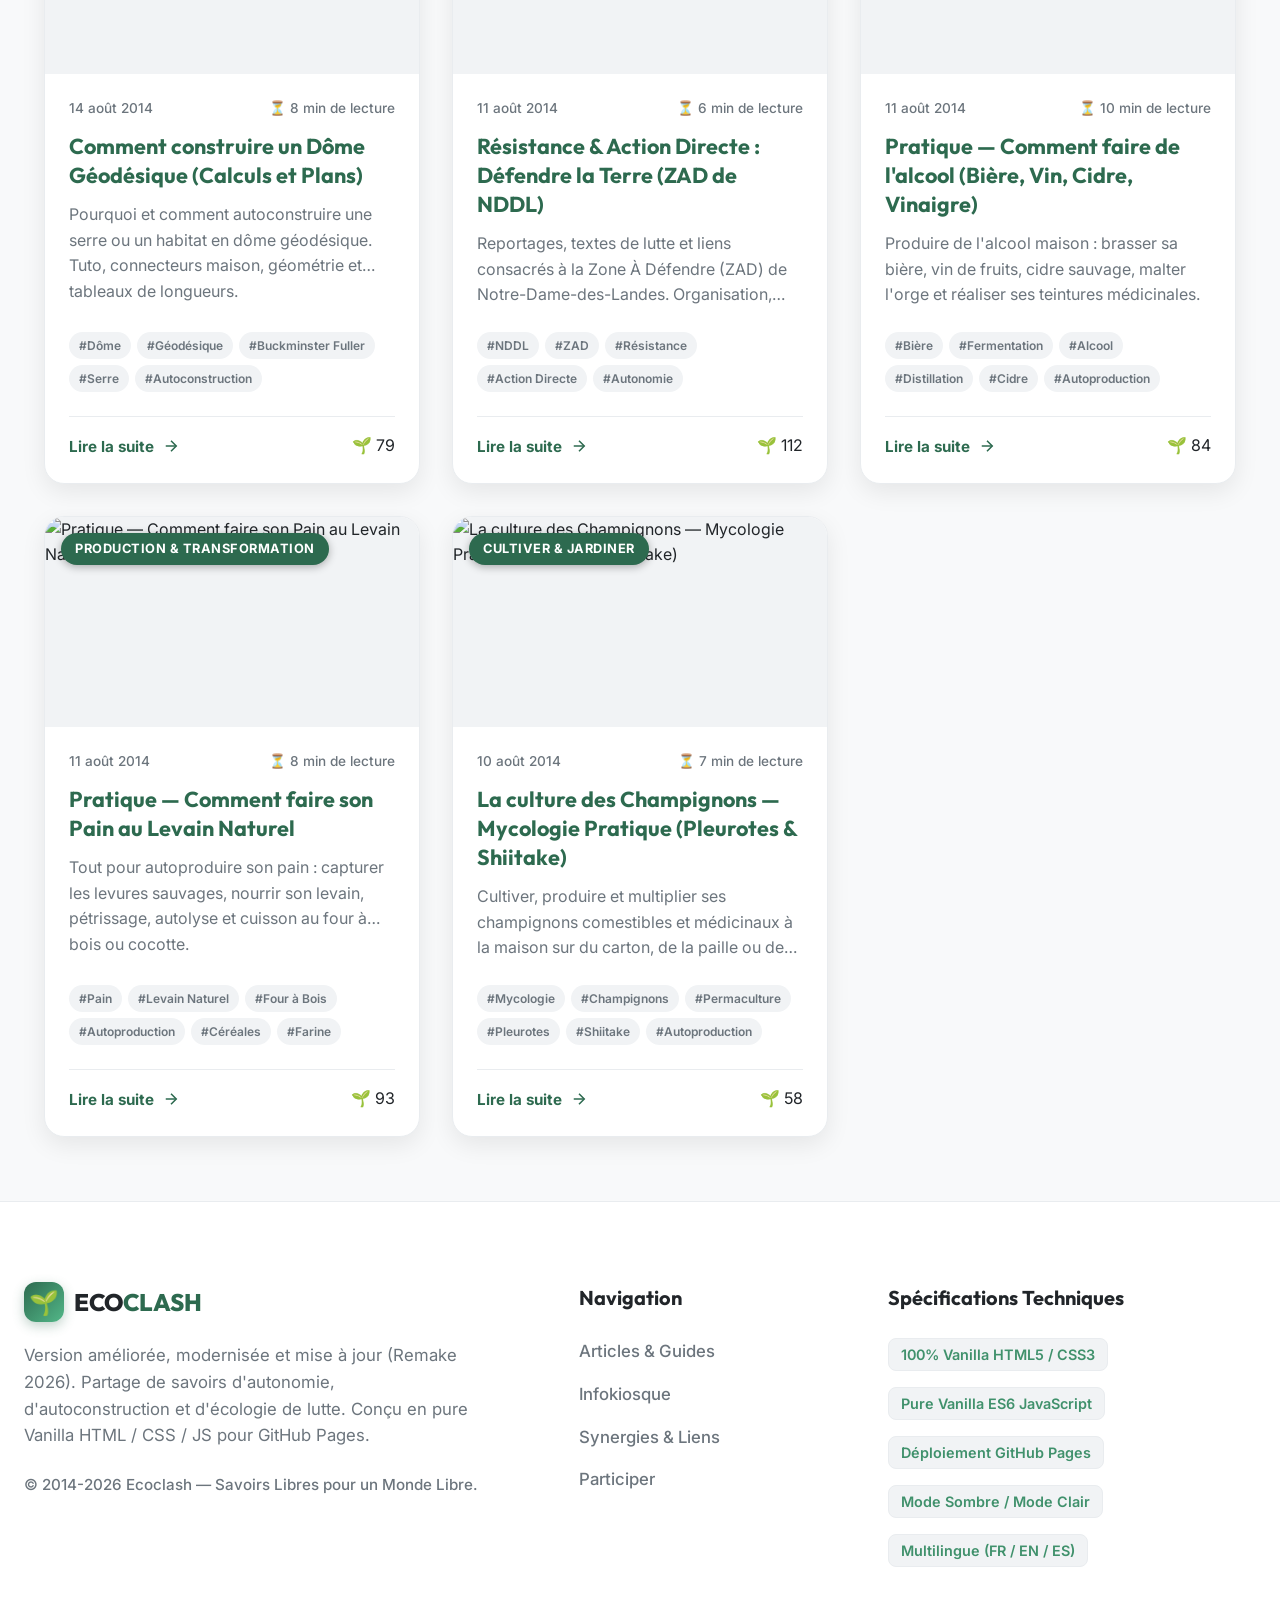
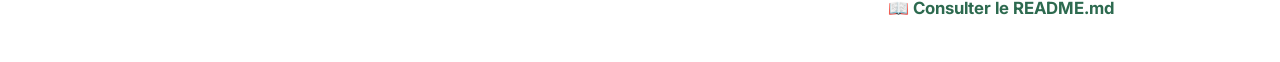
==== commit b7056818: "Add files via upload" ====
--- a/index.html
+++ b/index.html
@@ -1,1361 +1,437 @@
 <!DOCTYPE html>
-<html lang="en">
+<html lang="fr">
 <head>
-  <meta charset="UTF-8">
-  <meta name="viewport" content="width=device-width, initial-scale=1.0">
-  <title>Ecoclash - Share Knowledge, Practical Alternatives</title>
-  <meta name="description" content="Knowledge sharing, infokiosque, videokiosque, practical alternatives, self-construction, permaculture, degrowth, ecovillage, community, ecology">
-  <link rel="preconnect" href="https://fonts.googleapis.com">
-  <link rel="preconnect" href="https://fonts.gstatic.com" crossorigin>
-  <link href="https://fonts.googleapis.com/css2?family=Inter:wght@300;400;500;600;700&family=JetBrains+Mono:wght@400;500&display=swap" rel="stylesheet">
-  <style>
-    :root {
-      --bg-primary: #ffffff;
-      --bg-secondary: #f8faf8;
-      --bg-tertiary: #eef2ee;
-      --text-primary: #1a2e1a;
-      --text-secondary: #3d5c3d;
-      --text-muted: #5a7a5a;
-      --accent: #2d6a2d;
-      --accent-hover: #1f4d1f;
-      --accent-light: #4a8a4a;
-      --border: #c8dcc8;
-      --card-bg: #ffffff;
-      --card-shadow: 0 2px 8px rgba(45, 106, 45, 0.08);
-      --leaf-green: #3a7d3a;
-      --sun-yellow: #f4c430;
-    }
-
-    [data-theme="dark"] {
-      --bg-primary: #0d1a0d;
-      --bg-secondary: #142314;
-      --bg-tertiary: #1a2e1a;
-      --text-primary: #e8f0e8;
-      --text-secondary: #b8d4b8;
-      --text-muted: #7a9a7a;
-      --accent: #6ab86a;
-      --accent-hover: #8ad48a;
-      --accent-light: #4a9a4a;
-      --border: #2d4a2d;
-      --card-bg: #1a2e1a;
-      --card-shadow: 0 2px 12px rgba(0, 0, 0, 0.3);
-      --leaf-green: #6ab86a;
-    }
-
-    * {
-      margin: 0;
-      padding: 0;
-      box-sizing: border-box;
-    }
-
-    body {
-      font-family: 'Inter', -apple-system, BlinkMacSystemFont, sans-serif;
-      background: var(--bg-primary);
-      color: var(--text-primary);
-      line-height: 1.6;
-      transition: background 0.3s, color 0.3s;
-      min-height: 100vh;
-    }
-
-    /* Header */
-    header {
-      background: var(--bg-secondary);
-      border-bottom: 1px solid var(--border);
-      padding: 1rem 2rem;
-      position: sticky;
-      top: 0;
-      z-index: 100;
-      backdrop-filter: blur(10px);
-    }
-
-    .header-content {
-      max-width: 1400px;
-      margin: 0 auto;
-      display: flex;
-      align-items: center;
-      justify-content: space-between;
-      flex-wrap: wrap;
-      gap: 1rem;
-    }
-
-    .logo-section {
-      display: flex;
-      align-items: center;
-      gap: 1rem;
-    }
-
-    .logo-icon {
-      width: 48px;
-      height: 48px;
-    }
-
-    .logo-text {
-      font-size: 1.8rem;
-      font-weight: 700;
-      color: var(--accent);
-      text-decoration: none;
-      letter-spacing: -0.5px;
-    }
-
-    .logo-tagline {
-      font-size: 0.75rem;
-      color: var(--text-muted);
-      font-weight: 400;
-    }
-
-    .header-controls {
-      display: flex;
-      align-items: center;
-      gap: 1rem;
-    }
-
-    /* Language Selector */
-    .lang-selector {
-      display: flex;
-      gap: 0.25rem;
-      background: var(--bg-tertiary);
-      padding: 0.25rem;
-      border-radius: 8px;
-    }
-
-    .lang-btn {
-      padding: 0.5rem 0.75rem;
-      border: none;
-      background: transparent;
-      color: var(--text-muted);
-      font-size: 0.85rem;
-      font-weight: 500;
-      cursor: pointer;
-      border-radius: 6px;
-      transition: all 0.2s;
-    }
-
-    .lang-btn:hover {
-      background: var(--bg-secondary);
-      color: var(--text-primary);
-    }
-
-    .lang-btn.active {
-      background: var(--accent);
-      color: white;
-    }
-
-    /* Theme Toggle */
-    .theme-toggle {
-      width: 48px;
-      height: 48px;
-      border: none;
-      background: var(--bg-tertiary);
-      border-radius: 12px;
-      cursor: pointer;
-      display: flex;
-      align-items: center;
-      justify-content: center;
-      transition: all 0.2s;
-    }
-
-    .theme-toggle:hover {
-      background: var(--accent);
-      color: white;
-    }
-
-    .theme-toggle svg {
-      width: 24px;
-      height: 24px;
-      fill: var(--text-primary);
-      transition: fill 0.2s;
-    }
-
-    [data-theme="dark"] .theme-toggle svg {
-      fill: var(--text-primary);
-    }
-
-    /* Mobile Menu */
-    .mobile-menu-btn {
-      display: none;
-      width: 48px;
-      height: 48px;
-      border: none;
-      background: var(--bg-tertiary);
-      border-radius: 12px;
-      cursor: pointer;
-      flex-direction: column;
-      align-items: center;
-      justify-content: center;
-      gap: 5px;
-    }
-
-    .mobile-menu-btn span {
-      width: 20px;
-      height: 2px;
-      background: var(--text-primary);
-      border-radius: 2px;
-      transition: all 0.2s;
-    }
-
-    /* Nav */
-    nav {
-      background: var(--bg-tertiary);
-      padding: 0.75rem 2rem;
-      border-bottom: 1px solid var(--border);
-    }
-
-    .nav-content {
-      max-width: 1400px;
-      margin: 0 auto;
-    }
-
-    .nav-list {
-      display: flex;
-      list-style: none;
-      gap: 0.5rem;
-      overflow-x: auto;
-      scrollbar-width: none;
-    }
-
-    .nav-list::-webkit-scrollbar {
-      display: none;
-    }
-
-    .nav-link {
-      padding: 0.75rem 1.25rem;
-      color: var(--text-secondary);
-      text-decoration: none;
-      font-weight: 500;
-      font-size: 0.9rem;
-      border-radius: 8px;
-      white-space: nowrap;
-      transition: all 0.2s;
-    }
-
-    .nav-link:hover {
-      background: var(--accent);
-      color: white;
-    }
-
-    .nav-link.active {
-      background: var(--accent);
-      color: white;
-    }
-
-    /* Main Content */
-    main {
-      max-width: 1400px;
-      margin: 0 auto;
-      padding: 2rem;
-    }
-
-    /* Hero Section */
-    .hero {
-      background: linear-gradient(135deg, var(--bg-secondary) 0%, var(--bg-tertiary) 100%);
-      border-radius: 24px;
-      padding: 3rem 2rem;
-      margin-bottom: 2rem;
-      text-align: center;
-      border: 1px solid var(--border);
-      position: relative;
-      overflow: hidden;
-    }
-
-    .hero::before {
-      content: '';
-      position: absolute;
-      top: -50%;
-      right: -20%;
-      width: 400px;
-      height: 400px;
-      background: radial-gradient(circle, var(--accent) 0%, transparent 70%);
-      opacity: 0.1;
-      pointer-events: none;
-    }
-
-    .hero-icon {
-      width: 80px;
-      height: 80px;
-      margin: 0 auto 1.5rem;
-    }
-
-    .hero h1 {
-      font-size: 2.5rem;
-      font-weight: 700;
-      margin-bottom: 0.5rem;
-      color: var(--accent);
-    }
-
-    .hero-subtitle {
-      font-size: 1.1rem;
-      color: var(--text-muted);
-      margin-bottom: 1.5rem;
-    }
-
-    .hero-quote {
-      max-width: 700px;
-      margin: 0 auto;
-      padding: 1.5rem;
-      background: var(--card-bg);
-      border-radius: 16px;
-      border-left: 4px solid var(--accent);
-      font-style: italic;
-      color: var(--text-secondary);
-      box-shadow: var(--card-shadow);
-    }
-
-    .hero-quote-author {
-      margin-top: 0.75rem;
-      font-size: 0.85rem;
-      color: var(--text-muted);
-      font-style: normal;
-    }
-
-    /* Category Grid */
-    .section-title {
-      font-size: 1.5rem;
-      font-weight: 600;
-      margin-bottom: 1.5rem;
-      display: flex;
-      align-items: center;
-      gap: 0.75rem;
-    }
-
-    .section-title svg {
-      width: 28px;
-      height: 28px;
-      fill: var(--accent);
-    }
-
-    .category-grid {
-      display: grid;
-      grid-template-columns: repeat(auto-fit, minmax(300px, 1fr));
-      gap: 1.5rem;
-      margin-bottom: 3rem;
-    }
-
-    .category-card {
-      background: var(--card-bg);
-      border-radius: 16px;
-      padding: 1.5rem;
-      border: 1px solid var(--border);
-      box-shadow: var(--card-shadow);
-      text-decoration: none;
-      color: inherit;
-      transition: all 0.3s;
-      display: flex;
-      flex-direction: column;
-    }
-
-    .category-card:hover {
-      transform: translateY(-4px);
-      box-shadow: 0 8px 24px rgba(45, 106, 45, 0.15);
-      border-color: var(--accent);
-    }
-
-    .category-icon {
-      width: 56px;
-      height: 56px;
-      background: var(--bg-tertiary);
-      border-radius: 14px;
-      display: flex;
-      align-items: center;
-      justify-content: center;
-      margin-bottom: 1rem;
-    }
-
-    .category-icon svg {
-      width: 32px;
-      height: 32px;
-      fill: var(--accent);
-    }
-
-    .category-card h3 {
-      font-size: 1.2rem;
-      font-weight: 600;
-      margin-bottom: 0.5rem;
-      color: var(--text-primary);
-    }
-
-    .category-card p {
-      font-size: 0.9rem;
-      color: var(--text-muted);
-      flex-grow: 1;
-    }
-
-    .category-card .doc-count {
-      margin-top: 1rem;
-      padding: 0.5rem 0.75rem;
-      background: var(--bg-secondary);
-      border-radius: 8px;
-      font-size: 0.8rem;
-      color: var(--accent);
-      font-weight: 500;
-      display: inline-flex;
-      align-items: center;
-      gap: 0.5rem;
-    }
-
-    /* Articles Section */
-    .articles-section {
-      margin-bottom: 3rem;
-    }
-
-    .articles-grid {
-      display: grid;
-      grid-template-columns: repeat(auto-fit, minmax(350px, 1fr));
-      gap: 1.5rem;
-    }
-
-    .article-card {
-      background: var(--card-bg);
-      border-radius: 16px;
-      overflow: hidden;
-      border: 1px solid var(--border);
-      box-shadow: var(--card-shadow);
-      transition: all 0.3s;
-    }
-
-    .article-card:hover {
-      transform: translateY(-4px);
-      box-shadow: 0 8px 24px rgba(45, 106, 45, 0.15);
-    }
-
-    .article-image {
-      width: 100%;
-      height: 200px;
-      object-fit: cover;
-      background: var(--bg-tertiary);
-    }
-
-    .article-content {
-      padding: 1.5rem;
-    }
-
-    .article-date {
-      font-size: 0.8rem;
-      color: var(--text-muted);
-      margin-bottom: 0.5rem;
-    }
-
-    .article-card h3 {
-      font-size: 1.1rem;
-      font-weight: 600;
-      margin-bottom: 0.75rem;
-      color: var(--text-primary);
-      line-height: 1.4;
-    }
-
-    .article-card p {
-      font-size: 0.9rem;
-      color: var(--text-muted);
-      margin-bottom: 1rem;
-    }
-
-    .read-more {
-      display: inline-flex;
-      align-items: center;
-      gap: 0.5rem;
-      color: var(--accent);
-      font-weight: 500;
-      font-size: 0.9rem;
-      text-decoration: none;
-    }
-
-    .read-more:hover {
-      color: var(--accent-hover);
-    }
-
-    /* Contact Section */
-    .contact-section {
-      background: var(--bg-secondary);
-      border-radius: 24px;
-      padding: 3rem 2rem;
-      text-align: center;
-      border: 1px solid var(--border);
-    }
-
-    .contact-section h2 {
-      font-size: 1.8rem;
-      margin-bottom: 1rem;
-    }
-
-    .contact-section p {
-      color: var(--text-muted);
-      max-width: 600px;
-      margin: 0 auto 2rem;
-    }
-
-    .contact-form {
-      max-width: 500px;
-      margin: 0 auto;
-      text-align: left;
-    }
-
-    .form-group {
-      margin-bottom: 1rem;
-    }
-
-    .form-group label {
-      display: block;
-      margin-bottom: 0.5rem;
-      font-weight: 500;
-      font-size: 0.9rem;
-    }
-
-    .form-group input,
-    .form-group textarea {
-      width: 100%;
-      padding: 0.75rem 1rem;
-      border: 1px solid var(--border);
-      border-radius: 10px;
-      background: var(--card-bg);
-      color: var(--text-primary);
-      font-size: 1rem;
-      font-family: inherit;
-      transition: border-color 0.2s;
-    }
-
-    .form-group input:focus,
-    .form-group textarea:focus {
-      outline: none;
-      border-color: var(--accent);
-    }
-
-    .form-group textarea {
-      min-height: 120px;
-      resize: vertical;
-    }
-
-    .submit-btn {
-      width: 100%;
-      padding: 1rem;
-      background: var(--accent);
-      color: white;
-      border: none;
-      border-radius: 10px;
-      font-size: 1rem;
-      font-weight: 600;
-      cursor: pointer;
-      transition: background 0.2s;
-    }
-
-    .submit-btn:hover {
-      background: var(--accent-hover);
-    }
-
-    /* Footer */
-    footer {
-      background: var(--bg-secondary);
-      border-top: 1px solid var(--border);
-      padding: 2rem;
-      margin-top: 3rem;
-    }
-
-    .footer-content {
-      max-width: 1400px;
-      margin: 0 auto;
-      text-align: center;
-    }
-
-    .footer-quote {
-      max-width: 600px;
-      margin: 0 auto 1.5rem;
-      padding: 1.5rem;
-      background: var(--card-bg);
-      border-radius: 12px;
-      font-style: italic;
-      color: var(--text-secondary);
-      border-left: 3px solid var(--accent);
-    }
-
-    .footer-links {
-      display: flex;
-      justify-content: center;
-      gap: 2rem;
-      margin-bottom: 1.5rem;
-      flex-wrap: wrap;
-    }
-
-    .footer-links a {
-      color: var(--accent);
-      text-decoration: none;
-      font-size: 0.9rem;
-    }
-
-    .footer-links a:hover {
-      text-decoration: underline;
-    }
-
-    .footer-copyright {
-      font-size: 0.85rem;
-      color: var(--text-muted);
-    }
-
-    /* Modal */
-    .modal {
-      display: none;
-      position: fixed;
-      top: 0;
-      left: 0;
-      right: 0;
-      bottom: 0;
-      background: rgba(0, 0, 0, 0.5);
-      z-index: 1000;
-      align-items: center;
-      justify-content: center;
-      padding: 1rem;
-    }
-
-    .modal.active {
-      display: flex;
-    }
-
-    .modal-content {
-      background: var(--card-bg);
-      border-radius: 20px;
-      padding: 2rem;
-      max-width: 600px;
-      width: 100%;
-      max-height: 80vh;
-      overflow-y: auto;
-    }
-
-    .modal-header {
-      display: flex;
-      justify-content: space-between;
-      align-items: center;
-      margin-bottom: 1.5rem;
-    }
-
-    .modal-header h2 {
-      font-size: 1.5rem;
-    }
-
-    .modal-close {
-      width: 40px;
-      height: 40px;
-      border: none;
-      background: var(--bg-tertiary);
-      border-radius: 10px;
-      cursor: pointer;
-      display: flex;
-      align-items: center;
-      justify-content: center;
-      font-size: 1.5rem;
-      color: var(--text-primary);
-    }
-
-    .doc-list {
-      list-style: none;
-    }
-
-    .doc-item {
-      padding: 1rem;
-      border-bottom: 1px solid var(--border);
-      display: flex;
-      justify-content: space-between;
-      align-items: center;
-    }
-
-    .doc-item:last-child {
-      border-bottom: none;
-    }
-
-    .doc-item a {
-      color: var(--accent);
-      text-decoration: none;
-      font-weight: 500;
-    }
-
-    .doc-item a:hover {
-      text-decoration: underline;
-    }
-
-    /* Responsive */
-    @media (max-width: 768px) {
-      .header-content {
-        padding: 0;
-      }
-
-      .logo-tagline {
-        display: none;
-      }
-
-      .mobile-menu-btn {
-        display: flex;
-      }
-
-      .nav {
-        display: none;
-      }
-
-      .nav.open {
-        display: block;
-        position: fixed;
-        top: 80px;
-        left: 0;
-        right: 0;
-        background: var(--bg-secondary);
-        padding: 1rem;
-        z-index: 99;
-        border-bottom: 1px solid var(--border);
-      }
-
-      .nav-list {
-        flex-direction: column;
-      }
-
-      .lang-selector {
-        display: none;
-      }
-
-      .mobile-lang {
-        display: block;
-        width: 100%;
-      }
-
-      .hero h1 {
-        font-size: 1.8rem;
-      }
-
-      .hero-quote {
-        font-size: 0.95rem;
-        padding: 1rem;
-      }
-
-      .category-grid {
-        grid-template-columns: 1fr;
-      }
-
-      .articles-grid {
-        grid-template-columns: 1fr;
-      }
-    }
-
-    @media (min-width: 769px) {
-      .mobile-lang {
-        display: none;
-      }
-    }
-
-    /* Animations */
-    @keyframes fadeIn {
-      from { opacity: 0; transform: translateY(20px); }
-      to { opacity: 1; transform: translateY(0); }
-    }
-
-    .fade-in {
-      animation: fadeIn 0.5s ease forwards;
-    }
-
-    /* Scroll to top */
-    .scroll-top {
-      position: fixed;
-      bottom: 2rem;
-      right: 2rem;
-      width: 50px;
-      height: 50px;
-      background: var(--accent);
-      color: white;
-      border: none;
-      border-radius: 50%;
-      cursor: pointer;
-      display: flex;
-      align-items: center;
-      justify-content: center;
-      box-shadow: 0 4px 12px rgba(45, 106, 45, 0.3);
-      opacity: 0;
-      visibility: hidden;
-      transition: all 0.3s;
-    }
-
-    .scroll-top.visible {
-      opacity: 1;
-      visibility: visible;
-    }
-
-    .scroll-top:hover {
-      transform: translateY(-4px);
-    }
-  </style>
+    <meta charset="UTF-8">
+    <meta name="viewport" content="width=device-width, initial-scale=1.0">
+    <title>Ecoclash - Partage de savoirs, infokiosque & alternatives pratiques</title>
+    <meta name="description" content="Plateforme de partage de savoirs, autoconstruction, permaculture, décroissance, écologie, infokiosque et alternatives pratiques.">
+    <!-- Favicon -->
+    <link rel="icon" href="data:image/svg+xml,<svg xmlns=%22http://www.w3.org/2000/svg%22 viewBox=%220 0 100 100%22><text y=%22.9em%22 font-size=%2290%22>🌱</text></svg>">
+    <!-- Google Fonts -->
+    <link rel="preconnect" href="https://fonts.googleapis.com">
+    <link rel="preconnect" href="https://fonts.gstatic.com" crossorigin>
+    <link href="https://fonts.googleapis.com/css2?family=Inter:wght@300;400;500;600;700&family=Outfit:wght@500;600;700;800&display=swap" rel="stylesheet">
+    <!-- Custom CSS -->
+    <link rel="stylesheet" href="styles.css">
 </head>
-<body>
-  <!-- Header -->
-  <header>
-    <div class="header-content">
-      <div class="logo-section">
-        <svg class="logo-icon" viewBox="0 0 100 100" fill="none">
-          <circle cx="50" cy="50" r="45" fill="#2d6a2d"/>
-          <path d="M50 15 C30 30 25 55 50 85 C75 55 70 30 50 15" fill="#4a8a4a"/>
-          <path d="M50 25 C35 35 32 55 50 78 C68 55 65 35 50 25" fill="#6ab86a"/>
-          <circle cx="50" cy="50" r="8" fill="#2d6a2d"/>
-        </svg>
-        <div>
-          <a href="#" class="logo-text" data-i18n="siteName">Ecoclash</a>
-          <div class="logo-tagline" data-i18n="tagline">Share Knowledge, Practical Alternatives</div>
-        </div>
-      </div>
-
-      <div class="header-controls">
-        <div class="lang-selector">
-          <button class="lang-btn active" data-lang="fr">FR</button>
-          <button class="lang-btn" data-lang="en">EN</button>
-          <button class="lang-btn" data-lang="es">ES</button>
-        </div>
-
-        <button class="theme-toggle" id="themeToggle" aria-label="Toggle theme">
-          <svg class="sun-icon" viewBox="0 0 24 24">
-            <path d="M12 7c-2.76 0-5 2.24-5 5s2.24 5 5 5 5-2.24 5-5-2.24-5-5-5zm0-5v2m0 18v2M4.22 4.22l1.42 1.42m12.72 12.72l1.42 1.42M2 12h2m18 0h2M4.22 19.78l1.42-1.42M18.36 5.64l1.42-1.42"/>
-          </svg>
-        </button>
-
-        <button class="mobile-menu-btn" id="mobileMenuBtn">
-          <span></span>
-          <span></span>
-          <span></span>
-        </button>
-      </div>
+<body class="light-mode">
+    <!-- Accessibility Skip Link -->
+    <a href="#main-content" class="skip-link" data-i18n="skipLink">Aller au contenu principal</a>
+
+    <!-- Top Notice Banner -->
+    <div class="quote-banner">
+        <div class="quote-container">
+            <div class="quote-content">
+                <span class="quote-icon">❝</span>
+                <blockquote id="daily-quote-text">
+                    "On nous dit: Le bonheur c'est le progrès faites un pas en avant. Et c'est le progrès... mais ce n'est jamais le bonheur. Alors si on faisait un pas de côté! Si on essayait autre chose!"
+                </blockquote>
+            </div>
+            <div class="quote-author" id="daily-quote-author">— Ecoclash</div>
+            <button id="next-quote-btn" class="btn-icon" data-i18n-title="nextQuoteTitle" title="Citation suivante">
+                <svg xmlns="http://www.w3.org/2000/svg" width="16" height="16" fill="currentColor" viewBox="0 0 16 16">
+                    <path fill-rule="evenodd" d="M8 3a5 5 0 1 0 4.546 2.914.5.5 0 0 1 .908-.417A6 6 0 1 1 8 2v1z"/>
+                    <path d="M8 4.466V.534a.25.25 0 0 1 .41-.192l2.36 1.966c.12.1.12.284 0 .384L8.41 4.658A.25.25 0 0 1 8 4.466z"/>
+                </svg>
+            </button>
+        </div>
     </div>
-  </header>
-
-  <!-- Mobile Language -->
-  <div class="mobile-lang" style="padding: 0.5rem 2rem; background: var(--bg-tertiary);">
-    <div class="lang-selector" style="justify-content: center;">
-      <button class="lang-btn active" data-lang="fr">FR</button>
-      <button class="lang-btn" data-lang="en">EN</button>
-      <button class="lang-btn" data-lang="es">ES</button>
+
+    <!-- Main Navigation Header -->
+    <header class="navbar">
+        <div class="navbar-container">
+            <!-- Brand Logo -->
+            <a href="#" class="brand-logo" id="logo-link">
+                <span class="logo-icon">
+                    <svg xmlns="http://www.w3.org/2000/svg" viewBox="0 0 24 24" fill="none" stroke="currentColor" stroke-width="2.5" stroke-linecap="round" stroke-linejoin="round">
+                        <path d="M12 2L2 7l10 5 10-5-10-5zM2 17l10 5 10-5M2 12l10 5 10-5"/>
+                    </svg>
+                </span>
+                <span class="brand-name">ECO<span class="brand-highlight">CLASH</span></span>
+            </a>
+
+            <!-- Navigation Links -->
+            <nav class="nav-links" id="nav-links">
+                <a href="#articles" class="nav-item active" data-nav="articles" data-i18n="navArticles">Articles & Guides</a>
+                <a href="#manifesto" class="nav-item" data-nav="manifesto" data-i18n="navManifesto">Infokiosque</a>
+                <a href="#synergies" class="nav-item" data-nav="synergies" data-i18n="navSynergies">Synergies & Liens</a>
+                <a href="#participate" class="nav-item" data-nav="participate" data-i18n="navParticipate">Participer</a>
+            </nav>
+
+            <!-- Tools & Control Panel (Language + Theme) -->
+            <div class="controls-group">
+                <!-- Language Selector -->
+                <div class="lang-selector">
+                    <svg class="globe-icon" xmlns="http://www.w3.org/2000/svg" width="16" height="16" viewBox="0 0 24 24" fill="none" stroke="currentColor" stroke-width="2">
+                        <circle cx="12" cy="12" r="10"></circle>
+                        <line x1="2" y1="12" x2="22" y2="12"></line>
+                        <path d="M12 2a15.3 15.3 0 0 1 4 10 15.3 15.3 0 0 1-4 10 15.3 15.3 0 0 1-4-10 15.3 15.3 0 0 1 4-10z"></path>
+                    </svg>
+                    <select id="lang-select" aria-label="Choisir la langue">
+                        <option value="fr">FR — Français</option>
+                        <option value="en">EN — English</option>
+                        <option value="es">ES — Español</option>
+                    </select>
+                </div>
+
+                <!-- Theme Switcher (Dark / Clear mode) -->
+                <button id="theme-toggle" class="theme-toggle-btn" aria-label="Activer le mode sombre" data-i18n-title="themeToggleTitle" title="Mode sombre / Mode clair">
+                    <span class="sun-icon">
+                        <svg xmlns="http://www.w3.org/2000/svg" width="20" height="20" viewBox="0 0 24 24" fill="none" stroke="currentColor" stroke-width="2">
+                            <circle cx="12" cy="12" r="5"></circle>
+                            <line x1="12" y1="1" x2="12" y2="3"></line>
+                            <line x1="12" y1="21" x2="12" y2="23"></line>
+                            <line x1="4.22" y1="4.22" x2="5.64" y2="5.64"></line>
+                            <line x1="18.36" y1="18.36" x2="19.78" y2="19.78"></line>
+                            <line x1="1" y1="12" x2="3" y2="12"></line>
+                            <line x1="21" y1="12" x2="23" y2="12"></line>
+                            <line x1="4.22" y1="19.78" x2="5.64" y2="18.36"></line>
+                            <line x1="18.36" y1="5.64" x2="19.78" y2="4.22"></line>
+                        </svg>
+                    </span>
+                    <span class="moon-icon">
+                        <svg xmlns="http://www.w3.org/2000/svg" width="20" height="20" viewBox="0 0 24 24" fill="none" stroke="currentColor" stroke-width="2">
+                            <path d="M21 12.79A9 9 0 1 1 11.21 3 7 7 0 0 0 21 12.79z"></path>
+                        </svg>
+                    </span>
+                </button>
+
+                <!-- Mobile Menu Button -->
+                <button id="mobile-menu-btn" class="mobile-menu-btn" aria-label="Menu principal">
+                    <svg xmlns="http://www.w3.org/2000/svg" width="24" height="24" viewBox="0 0 24 24" fill="none" stroke="currentColor" stroke-width="2">
+                        <line x1="3" y1="12" x2="21" y2="12"></line>
+                        <line x1="3" y1="6" x2="21" y2="6"></line>
+                        <line x1="3" y1="18" x2="21" y2="18"></line>
+                    </svg>
+                </button>
+            </div>
+        </div>
+    </header>
+
+    <!-- Mobile Drawer -->
+    <div class="mobile-drawer" id="mobile-drawer">
+        <div class="mobile-drawer-header">
+            <span class="brand-name">ECO<span class="brand-highlight">CLASH</span></span>
+            <button id="close-drawer-btn" class="btn-icon">&times;</button>
+        </div>
+        <nav class="mobile-nav">
+            <a href="#articles" class="mobile-nav-item active" data-nav="articles" data-i18n="navArticles">Articles & Guides</a>
+            <a href="#manifesto" class="mobile-nav-item" data-nav="manifesto" data-i18n="navManifesto">Infokiosque</a>
+            <a href="#synergies" class="mobile-nav-item" data-nav="synergies" data-i18n="navSynergies">Synergies & Liens</a>
+            <a href="#participate" class="mobile-nav-item" data-nav="participate" data-i18n="navParticipate">Participer</a>
+        </nav>
     </div>
-  </div>
-
-  <!-- Navigation -->
-  <nav id="mainNav">
-    <div class="nav-content">
-      <ul class="nav-list">
-        <li><a href="#mediatheque" class="nav-link active" data-i18n="nav.mediatheque">Infokiosque</a></li>
-        <li><a href="#habitat" class="nav-link" data-i18n="nav.habitat">Housing & Construction</a></li>
-        <li><a href="#cultiver" class="nav-link" data-i18n="nav.cultiver">Growing & Gardening</a></li>
-        <li><a href="#production" class="nav-link" data-i18n="nav.production">Production & Processing</a></li>
-        <li><a href="#artisanat" class="nav-link" data-i18n="nav.artisanat">Craftsmanship</a></li>
-        <li><a href="#en-vrac" class="nav-link" data-i18n="nav.enVrac">Miscellaneous</a></li>
-        <li><a href="#contact" class="nav-link" data-i18n="nav.contact">Contact</a></li>
-      </ul>
+
+    <!-- Hero Header -->
+    <section class="hero">
+        <div class="hero-bg-graphic"></div>
+        <div class="hero-content">
+            <h1 class="hero-title" data-i18n="heroTitle">Autonomie, Écologie & <span class="gradient-text">Résistance Pratique</span></h1>
+            <p class="hero-subtitle" data-i18n="heroSubtitle">Partage de savoirs, Infokiosque, alternatives pratiques, autoconstruction, décroissance, permaculture, communautés autonomes et action directe.</p>
+            <div class="hero-actions">
+                <a href="#articles" class="btn btn-primary" data-i18n="heroBtnExplore">Explorer la Médiathèque</a>
+                <a href="#manifesto" class="btn btn-secondary" data-i18n="heroBtnManifesto">Notre Démarche</a>
+            </div>
+        </div>
+    </section>
+
+    <!-- Main Content Area -->
+    <main id="main-content">
+
+        <!-- SECTION 1: ARTICLES & GUIDES (The core Infokiosk) -->
+        <section id="articles" class="section-container active-section">
+            <div class="section-header">
+                <h2 class="section-title" data-i18n="sectionArticlesTitle">Savoirs & Guides Pratiques</h2>
+                <p class="section-desc" data-i18n="sectionArticlesDesc">Une base de connaissances libre et accessible pour expérimenter, construire et s'émanciper.</p>
+            </div>
+
+            <!-- Search and Filter Bar -->
+            <div class="tools-bar">
+                <!-- Search Input -->
+                <div class="search-box">
+                    <svg class="search-icon" xmlns="http://www.w3.org/2000/svg" width="18" height="18" viewBox="0 0 24 24" fill="none" stroke="currentColor" stroke-width="2">
+                        <circle cx="11" cy="11" r="8"></circle>
+                        <line x1="21" y1="21" x2="16.65" y2="16.65"></line>
+                    </svg>
+                    <input type="text" id="search-input" data-i18n-placeholder="searchPlaceholder" placeholder="Rechercher un tutoriel, yourte, pain, dôme...">
+                    <button id="clear-search" class="clear-search-btn hidden" aria-label="Effacer la recherche">&times;</button>
+                </div>
+
+                <!-- Stats / Sorting -->
+                <div class="filter-stats">
+                    <span id="article-count">15 articles</span>
+                </div>
+            </div>
+
+            <!-- Categories Tabs -->
+            <div class="categories-tabs" id="categories-container">
+                <button class="cat-btn active" data-cat="all" data-i18n="catAll">Tout les articles</button>
+                <button class="cat-btn" data-cat="habitat" data-i18n="catHabitat">Habitat & Autoconstruction</button>
+                <button class="cat-btn" data-cat="permaculture" data-i18n="catPermaculture">Cultiver & Jardiner</button>
+                <button class="cat-btn" data-cat="production" data-i18n="catProduction">Production & Transformation</button>
+                <button class="cat-btn" data-cat="artisanat" data-i18n="catArtisanat">Artisanat & Récup'</button>
+                <button class="cat-btn" data-cat="mediatheque" data-i18n="catMediatheque">Médiathèque & Archives</button>
+                <button class="cat-btn" data-cat="action" data-i18n="catAction">Action & Luttes (ZAD)</button>
+            </div>
+
+            <!-- Articles Grid -->
+            <div class="articles-grid" id="articles-grid">
+                <!-- Dynamically populated by JavaScript -->
+                <div class="loader-state" id="articles-loader">
+                    <div class="spinner"></div>
+                    <p data-i18n="loading">Chargement des savoirs...</p>
+                </div>
+            </div>
+
+            <!-- No Results State -->
+            <div class="no-results hidden" id="no-results">
+                <div class="no-results-icon">🌿</div>
+                <h3 data-i18n="noResultsTitle">Aucun article ne correspond à votre recherche</h3>
+                <p data-i18n="noResultsDesc">Essayez d'autres mots-clés ou sélectionnez une autre catégorie.</p>
+                <button class="btn btn-secondary" id="reset-filters-btn" data-i18n="btnResetFilters">Réinitialiser les filtres</button>
+            </div>
+        </section>
+
+
+        <!-- SECTION 2: INFOKIOSQUE / MANIFESTO -->
+        <section id="manifesto" class="section-container">
+            <div class="section-header">
+                <h2 class="section-title" data-i18n="manifestoTitle">Pourquoi Ecoclash ?</h2>
+                <p class="section-desc" data-i18n="manifestoSubtitle">Un pas de côté pour retrouver la puissance d'agir.</p>
+            </div>
+
+            <div class="manifesto-content">
+                <div class="manifesto-card">
+                    <div class="manifesto-icon">💡</div>
+                    <h3 data-i18n="manifestoCard1Title">Partage Libre et Gratuit</h3>
+                    <p data-i18n="manifestoCard1Text">Dans un monde où tout se monnaye, la diffusion inconditionnelle des savoir-faire d'autonomie est un acte de résistance. Tous nos documents, PDF, plans et astuces sont en accès libre, sans inscription ni traçage commercial.</p>
+                </div>
+
+                <div class="manifesto-card">
+                    <div class="manifesto-icon">🔨</div>
+                    <h3 data-i18n="manifestoCard2Title">Autoconstruction & Low-Tech</h3>
+                    <p data-i18n="manifestoCard2Text">Se réapproprier nos habitats, notre énergie et notre alimentation. Qu'il s'agisse de monter une yourte, un dôme géodésique, de cultiver la spiruline ou de brasser sa bière, l'objectif est de s'affranchir des dépendances industrielles.</p>
+                </div>
+
+                <div class="manifesto-card">
+                    <div class="manifesto-icon">✊</div>
+                    <h3 data-i18n="manifestoCard3Title">Résistance & Luttes de Terrain</h3>
+                    <p data-i18n="manifestoCard3Text">La théorie ne suffit pas. Nous soutenons activement les zones à défendre (ZAD), les squats autogérés, les écolieux collectifs et toutes les formes d'actions directes visant à stopper la destruction du vivant.</p>
+                </div>
+            </div>
+
+            <div class="dalai-box">
+                <h3 class="dalai-title" data-i18n="dalaiTitle">Trop petit ?!</h3>
+                <p class="dalai-quote" data-i18n="dalaiQuote">"Si vous avez l'impression que vous êtes trop petit pour pouvoir changer quelque chose, essayez donc de dormir avec un moustique... et vous verrez lequel des deux empêche l'autre de dormir !"</p>
+                <span class="dalai-author">— Dalaï Lama</span>
+            </div>
+        </section>
+
+
+        <!-- SECTION 3: SYNERGIES & LIENS -->
+        <section id="synergies" class="section-container">
+            <div class="section-header">
+                <h2 class="section-title" data-i18n="synergiesTitle">Synergies & Liens Amis</h2>
+                <p class="section-desc" data-i18n="synergiesSubtitle">Réseaux, collectifs et plateformes qui partagent notre horizon.</p>
+            </div>
+
+            <div class="synergies-grid" id="synergies-grid">
+                <!-- Will be populated by JS for multi-language support or statically populated below -->
+            </div>
+        </section>
+
+
+        <!-- SECTION 4: PARTICIPATE / CONTACT -->
+        <section id="participate" class="section-container">
+            <div class="section-header">
+                <h2 class="section-title" data-i18n="participateTitle">Contribuer & Participer</h2>
+                <p class="section-desc" data-i18n="participateSubtitle">Ce site est un outil collectif. Partagez vos propres tutoriels, livres ou retours d'expérience.</p>
+            </div>
+
+            <div class="contact-wrapper">
+                <div class="contact-info">
+                    <h3 data-i18n="contactInfoTitle">Faites tourner les savoirs !</h3>
+                    <p data-i18n="contactInfoText1">Vous avez construit un habitat atypique, rédigé une brochure, ou découvert une pépite dans les archives libres ?</p>
+                    <p data-i18n="contactInfoText2">Écrivez-nous via ce formulaire sécurisé pour que nous puissions l'ajouter à l'infokiosque.</p>
+                    <div class="contact-perks">
+                        <div class="perk-item">
+                            <svg xmlns="http://www.w3.org/2000/svg" viewBox="0 0 24 24" fill="none" stroke="currentColor" stroke-width="2"><path d="M20 6L9 17l-5-5"/></svg>
+                            <span data-i18n="perk1">100% Anonyme si souhaité</span>
+                        </div>
+                        <div class="perk-item">
+                            <svg xmlns="http://www.w3.org/2000/svg" viewBox="0 0 24 24" fill="none" stroke="currentColor" stroke-width="2"><path d="M20 6L9 17l-5-5"/></svg>
+                            <span data-i18n="perk2">Open-Source & Sans droits commerciaux</span>
+                        </div>
+                        <div class="perk-item">
+                            <svg xmlns="http://www.w3.org/2000/svg" viewBox="0 0 24 24" fill="none" stroke="currentColor" stroke-width="2"><path d="M20 6L9 17l-5-5"/></svg>
+                            <span data-i18n="perk3">Hébergé durablement sur GitHub Pages</span>
+                        </div>
+                    </div>
+                </div>
+
+                <form id="contact-form" class="contact-form">
+                    <div class="form-group">
+                        <label for="contact-name" data-i18n="formNameLabel">Votre pseudo / nom :</label>
+                        <input type="text" id="contact-name" required data-i18n-placeholder="formNamePlaceholder" placeholder="Ex: Louise Michel">
+                    </div>
+
+                    <div class="form-group">
+                        <label for="contact-email" data-i18n="formEmailLabel">Adresse e-mail (optionnel) :</label>
+                        <input type="email" id="contact-email" data-i18n-placeholder="formEmailPlaceholder" placeholder="pour vous répondre...">
+                    </div>
+
+                    <div class="form-group">
+                        <label for="contact-subject" data-i18n="formSubjectLabel">Sujet de votre contribution :</label>
+                        <select id="contact-subject" required>
+                            <option value="tutorial" data-i18n="formSubOption1">Proposer un tutoriel ou guide PDF</option>
+                            <option value="link" data-i18n="formSubOption2">Suggérer un site ami (Synergies)</option>
+                            <option value="correction" data-i18n="formSubOption3">Signaler un lien mort ou une correction</option>
+                            <option value="message" data-i18n="formSubOption4">Petit mot d'encouragement ou contact</option>
+                        </select>
+                    </div>
+
+                    <div class="form-group">
+                        <label for="contact-message" data-i18n="formMessageLabel">Votre message ou lien de téléchargement :</label>
+                        <textarea id="contact-message" rows="6" required data-i18n-placeholder="formMessagePlaceholder" placeholder="Partagez vos liens (Framadrop, Archive.org, Mediafire, etc.) ou décrivez votre projet ici..."></textarea>
+                    </div>
+
+                    <button type="submit" class="btn btn-primary btn-full" id="submit-btn">
+                        <span data-i18n="formSubmitBtn">Envoyer la contribution</span>
+                        <svg xmlns="http://www.w3.org/2000/svg" width="18" height="18" viewBox="0 0 24 24" fill="none" stroke="currentColor" stroke-width="2"><line x1="22" y1="2" x2="11" y2="13"></line><polygon points="22 2 15 22 11 13 2 9 22 2"></polygon></svg>
+                    </button>
+
+                    <div id="form-success" class="form-alert success hidden">
+                        <svg xmlns="http://www.w3.org/2000/svg" width="20" height="20" viewBox="0 0 24 24" fill="none" stroke="currentColor" stroke-width="2"><path d="M22 11.08V12a10 10 0 1 1-5.93-9.14"></path><polyline points="22 4 12 14.01 9 11.01"></polyline></svg>
+                        <span data-i18n="formSuccessMsg">Merci ! Votre message a été transmis avec succès.</span>
+                    </div>
+                </form>
+            </div>
+        </section>
+
+    </main>
+
+    <!-- FULL ARTICLE VIEW MODAL -->
+    <div class="modal" id="article-modal" role="dialog" aria-modal="true" aria-labelledby="modal-title">
+        <div class="modal-backdrop" id="modal-backdrop"></div>
+        <div class="modal-content">
+            <!-- Modal Header -->
+            <div class="modal-header">
+                <div class="modal-meta">
+                    <span class="badge" id="modal-category">Autoconstruction</span>
+                    <span class="modal-date" id="modal-date">17 août 2015</span>
+                </div>
+                <button class="modal-close" id="modal-close" aria-label="Fermer l'article">&times;</button>
+            </div>
+
+            <!-- Modal Body -->
+            <div class="modal-body">
+                <h1 class="modal-title" id="modal-title">Titre de l'article</h1>
+                <div class="modal-image-container">
+                    <img id="modal-image" src="" alt="Illustration de l'article">
+                </div>
+
+                <!-- Rich Text Content -->
+                <div class="article-rich-content" id="modal-text-content">
+                    <!-- Loaded dynamically -->
+                </div>
+
+                <!-- Resource Link / Action Box -->
+                <div class="modal-resources" id="modal-resources-box">
+                    <h3 data-i18n="modalResourcesTitle">Documents & Téléchargements Libres :</h3>
+                    <div id="modal-resource-links" class="resource-links-list">
+                        <!-- Loaded dynamically -->
+                    </div>
+                </div>
+
+                <!-- Tags -->
+                <div class="modal-tags" id="modal-tags">
+                    <!-- Loaded dynamically -->
+                </div>
+            </div>
+
+            <!-- Modal Footer (Interactive comments/sharing simulation) -->
+            <div class="modal-footer">
+                <div class="modal-share">
+                    <span data-i18n="shareArticle">Partager ce savoir :</span>
+                    <button class="btn-share" id="btn-copy-link" title="Copier le lien">
+                        <svg xmlns="http://www.w3.org/2000/svg" width="16" height="16" viewBox="0 0 24 24" fill="none" stroke="currentColor" stroke-width="2"><path d="M10 13a5 5 0 0 0 7.54.54l3-3a5 5 0 0 0-7.07-7.07l-1.72 1.71"></path><path d="M14 11a5 5 0 0 0-7.54-.54l-3 3a5 5 0 0 0 7.07 7.07l1.71-1.71"></path></svg>
+                        <span id="copy-link-text" data-i18n="copyLinkBtn">Copier le lien</span>
+                    </button>
+                    <a id="btn-share-fb" href="#" target="_blank" class="btn-share fb" title="Partager sur Facebook">
+                        <svg xmlns="http://www.w3.org/2000/svg" width="16" height="16" viewBox="0 0 24 24" fill="currentColor"><path d="M24 12.073c0-6.627-5.373-12-12-12s-12 5.373-12 12c0 5.99 4.388 10.954 10.125 11.854v-8.385H7.078v-3.47h3.047V9.43c0-3.007 1.792-4.669 4.533-4.669 1.312 0 2.686.235 2.686.235v2.953H15.83c-1.491 0-1.956.925-1.956 1.874v2.25h3.328l-.532 3.47h-2.796v8.385C19.612 23.027 24 18.062 24 12.073z"/></svg>
+                    </a>
+                </div>
+
+                <div class="modal-feedback">
+                    <button class="btn-reaction" id="btn-react-heart">
+                        <span class="reaction-emoji">🌱</span> <span id="reaction-count">42</span> <span data-i18n="reactionLabel">Inspirant</span>
+                    </button>
+                </div>
+            </div>
+
+            <!-- Comments Simulation Box -->
+            <div class="modal-comments">
+                <h3 id="comments-header" data-i18n="commentsHeader">Discussions & Retours (4)</h3>
+                <div class="comments-list" id="comments-list">
+                    <!-- Loaded dynamically -->
+                </div>
+                <!-- Add comment quick form -->
+                <div class="quick-comment-box">
+                    <input type="text" id="quick-comment-author" placeholder="Votre pseudo..." data-i18n-placeholder="quickCommentAuthor">
+                    <textarea id="quick-comment-text" rows="2" placeholder="Ajouter une question, une astuce ou un retour d'expérience..." data-i18n-placeholder="quickCommentText"></textarea>
+                    <button id="quick-comment-submit" class="btn btn-secondary btn-sm" data-i18n="quickCommentSubmit">Publier le commentaire</button>
+                </div>
+            </div>
+
+        </div>
     </div>
-  </nav>
-
-  <!-- Main Content -->
-  <main>
-    <!-- Hero Section -->
-    <section class="hero">
-      <svg class="hero-icon" viewBox="0 0 100 100" fill="none">
-        <circle cx="50" cy="50" r="45" fill="#2d6a2d"/>
-        <path d="M50 15 C30 30 25 55 50 85 C75 55 70 30 50 15" fill="#4a8a4a"/>
-        <path d="M50 25 C35 35 32 55 50 78 C68 55 65 35 50 25" fill="#6ab86a"/>
-        <circle cx="50" cy="50" r="8" fill="#2d6a2d"/>
-      </svg>
-      <h1 data-i18n="hero.title">Partage de savoirs,<br>Alternatives pratiques</h1>
-      <p class="hero-subtitle" data-i18n="hero.subtitle">Knowledge sharing, practical alternatives, self-construction, permaculture, degrowth</p>
-      <div class="hero-quote">
-        <span data-i18n="hero.quote">"On nous dit: Le bonheur c'est le progrès faites un pas en avant. Et c'est le progrès... mais ce n'est jamais le bonheur. Alors si on faisait un pas de côté! Si on essayait autre chose!"</span>
-        <div class="hero-quote-author" data-i18n="hero.quoteAuthor">— Unknown</div>
-      </div>
-    </section>
-
-    <!-- Categories Section -->
-    <section id="categories">
-      <h2 class="section-title">
-        <svg viewBox="0 0 24 24"><path d="M4 6h16M4 12h16M4 18h16"/></svg>
-        <span data-i18n="categories.title">Explore Categories</span>
-      </h2>
-      <div class="category-grid">
-        <a href="#" class="category-card" data-category="mediatheque">
-          <div class="category-icon">
-            <svg viewBox="0 0 24 24"><path d="M12 2L2 7l10 5 10-5-10-5zM2 17l10 5 10-5M2 12l10 5 10-5"/></svg>
-          </div>
-          <h3 data-i18n="cat.mediatheque.title">Infokiosque / Mediatheque</h3>
-          <p data-i18n="cat.mediatheque.desc">Share practical information documents. Cultivate, build, craft tools, heal, produce energy...</p>
-          <span class="doc-count">
-            <svg width="16" height="16" viewBox="0 0 24 24" fill="currentColor"><path d="M14 2H6a2 2 0 0 0-2 2v16a2 2 0 0 0 2 2h12a2 2 0 0 0 2-2V8z"/></svg>
-            <span data-i18n="cat.documents">Documents available</span>
-          </span>
-        </a>
-
-        <a href="#" class="category-card" data-category="habitat">
-          <div class="category-icon">
-            <svg viewBox="0 0 24 24"><path d="M3 9l9-7 9 7v11a2 2 0 0 1-2 2H5a2 2 0 0 1-2-2z"/></svg>
-          </div>
-          <h3 data-i18n="cat.habitat.title">Housing & Self-Construction</h3>
-          <p data-i18n="cat.habitat.desc">Yurts, tipis, geodesic domes, emergency shelters, earth construction, adobe, cob...</p>
-          <span class="doc-count">
-            <svg width="16" height="16" viewBox="0 0 24 24" fill="currentColor"><path d="M14 2H6a2 2 0 0 0-2 2v16a2 2 0 0 0 2 2h12a2 2 0 0 0 2-2V8z"/></svg>
-            <span data-i18n="cat.documents">Documents available</span>
-          </span>
-        </a>
-
-        <a href="#" class="category-card" data-category="cultiver">
-          <div class="category-icon">
-            <svg viewBox="0 0 24 24"><path d="M12 22c4.97 0 9-2.69 9-6V8c0-4-2-6-5-6-1 0-3 .5-4 2-1.5-2-3-4-5-4-1 0-3 .5-4 2-1.5-2-3-4-5-4-1 0-3 .5-4 2-2 0-5 2-5 6v8c0 3.31 4.03 6 9 6z"/></svg>
-          </div>
-          <h3 data-i18n="cat.cultiver.title">Growing & Gardening</h3>
-          <p data-i18n="cat.cultiver.desc">Beekeeping, agroforestry, composting, mushroom cultivation, spirulina, permaculture...</p>
-          <span class="doc-count">
-            <svg width="16" height="16" viewBox="0 0 24 24" fill="currentColor"><path d="M14 2H6a2 2 0 0 0-2 2v16a2 2 0 0 0 2 2h12a2 2 0 0 0 2-2V8z"/></svg>
-            <span data-i18n="cat.documents">Documents available</span>
-          </span>
-        </a>
-
-        <a href="#" class="category-card" data-category="production">
-          <div class="category-icon">
-            <svg viewBox="0 0 24 24"><path d="M12 2v20M2 12h20"/></svg>
-          </div>
-          <h3 data-i18n="cat.production.title">Production & Processing</h3>
-          <p data-i18n="cat.production.desc">Medicinal plants, food, recipes, bread making, beer, wine, cider, distillation...</p>
-          <span class="doc-count">
-            <svg width="16" height="16" viewBox="0 0 24 24" fill="currentColor"><path d="M14 2H6a2 2 0 0 0-2 2v16a2 2 0 0 0 2 2h12a2 2 0 0 0 2-2V8z"/></svg>
-            <span data-i18n="cat.documents">Documents available</span>
-          </span>
-        </a>
-
-        <a href="#" class="category-card" data-category="artisanat">
-          <div class="category-icon">
-            <svg viewBox="0 0 24 24"><path d="M14.7 6.3a1 1 0 0 0 0 1.4l1.6 1.6a1 1 0 0 0 1.4 0l3.77-3.77a6 6 0 0 1-7.94 7.94l-6.91 6.91a2.12 2.12 0 0 1-3-3l6.91-6.91a6 6 0 0 1 7.94-7.94l-3.76 3.76z"/></svg>
-          </div>
-          <h3 data-i18n="cat.artisanat.title">Craftsmanship & DIY</h3>
-          <p data-i18n="cat.artisanat.desc">Wicker weaving, furniture making, wilderness skills, bushcraft, tools...</p>
-          <span class="doc-count">
-            <svg width="16" height="16" viewBox="0 0 24 24" fill="currentColor"><path d="M14 2H6a2 2 0 0 0-2 2v16a2 2 0 0 0 2 2h12a2 2 0 0 0 2-2V8z"/></svg>
-            <span data-i18n="cat.documents">Documents available</span>
-          </span>
-        </a>
-
-        <a href="#" class="category-card" data-category="synergies">
-          <div class="category-icon">
-            <svg viewBox="0 0 24 24"><circle cx="12" cy="12" r="10"/><path d="M12 6v6l4 2"/></svg>
-          </div>
-          <h3 data-i18n="cat.synergies.title">Synergies & Links</h3>
-          <p data-i18n="cat.synergies.desc">News, global village, sharing & exchange, movement, mobility, travel...</p>
-          <span class="doc-count">
-            <svg width="16" height="16" viewBox="0 0 24 24" fill="currentColor"><path d="M10 13a5 5 0 0 0 7.54.54l3-3a5 5 0 0 0-7.07-7.07l-1.72 1.71"/></svg>
-            <span data-i18n="cat.externalLinks">External links</span>
-          </span>
-        </a>
-      </div>
-    </section>
-
-    <!-- Articles Section -->
-    <section class="articles-section">
-      <h2 class="section-title">
-        <svg viewBox="0 0 24 24"><path d="M19 3H5c-1.1 0-2 .9-2 2v14c0 1.1.9 2 2 2h14c1.1 0 2-.9 2-2V5c0-1.1-.9-2-2-2zm-5 14H7v-2h7v2zm3-4H7v-2h10v2zm0-4H7V7h10v2z"/></svg>
-        <span data-i18n="articles.title">Recent Articles</span>
-      </h2>
-      <div class="articles-grid">
-        <article class="article-card fade-in">
-          <div class="article-image" style="background: linear-gradient(135deg, #4a8a4a, #2d6a2d); display: flex; align-items: center; justify-content: center;">
-            <svg width="64" height="64" viewBox="0 0 24 24" fill="white" opacity="0.5"><path d="M3 9l9-7 9 7v11a2 2 0 0 1-2 2H5a2 2 0 0 1-2-2z"/></svg>
-          </div>
-          <div class="article-content">
-            <div class="article-date" data-i18n="article.kiosque.date">September 14, 2014</div>
-            <h3 data-i18n="article.kiosque.title">The Autonomous Kiosks</h3>
-            <p data-i18n="article.kiosque.desc">An ecological and social kiosk, in the form of a large trailer (5m x 2.5m), pulled by a tractor running 100% on recycled cooking oil...</p>
-            <a href="#" class="read-more" data-i18n="readMore">Read more →</a>
-          </div>
-        </article>
-
-        <article class="article-card fade-in" style="animation-delay: 0.1s">
-          <div class="article-image" style="background: linear-gradient(135deg, #8ad48a, #4a9a4a); display: flex; align-items: center; justify-content: center;">
-            <svg width="64" height="64" viewBox="0 0 24 24" fill="white" opacity="0.5"><path d="M12 22c4.97 0 9-2.69 9-6V8c0-4-2-6-5-6-1 0-3 .5-4 2-1.5-2-3-4-5-4-1 0-3 .5-4 2-2 0-5 2-5 6v8c0 3.31 4.03 6 9 6z"/></svg>
-          </div>
-          <div class="article-content">
-            <div class="article-date" data-i18n="article.yurte.date">August 17, 2015</div>
-            <h3 data-i18n="article.yurte.title">How to Build a Yurt</h3>
-            <p data-i18n="article.yurte.desc">Build, craft, assemble, sew a Yurt / Yurt / Ger. Info, plans and calculations for self-building...</p>
-            <a href="#" class="read-more" data-i18n="readMore">Read more →</a>
-          </div>
-        </article>
-
-        <article class="article-card fade-in" style="animation-delay: 0.2s">
-          <div class="article-image" style="background: linear-gradient(135deg, #6ab86a, #3a7d3a); display: flex; align-items: center; justify-content: center;">
-            <svg width="64" height="64" viewBox="0 0 24 24" fill="white" opacity="0.5"><path d="M12 2C6.48 2 2 6.48 2 12s4.48 10 10 10 10-4.48 10-10S17.52 2 12 2zm-2 15l-5-5 1.41-1.41L10 14.17l7.59-7.59L19 8l-9 9z"/></svg>
-          </div>
-          <div class="article-content">
-            <div class="article-date" data-i18n="article.apiculture.date">August 14, 2014</div>
-            <h3 data-i18n="article.apiculture.title">Beekeeping for All, Warre Hive</h3>
-            <p data-i18n="article.apiculture.desc">Build a hive, harvest honey, construct Warre and top bar hives, log hives, pollen harvest, swarming, propolis...</p>
-            <a href="#" class="read-more" data-i18n="readMore">Read more →</a>
-          </div>
-        </article>
-
-        <article class="article-card fade-in" style="animation-delay: 0.3s">
-          <div class="article-image" style="background: linear-gradient(135deg, #4a9a4a, #2d6a2d); display: flex; align-items: center; justify-content: center;">
-            <svg width="64" height="64" viewBox="0 0 24 24" fill="white" opacity="0.5"><path d="M18 4H6C4.9 4 4 4.9 4 6v12c0 1.1.9 2 2 2h12c1.1 0 2-.9 2-2V6c0-1.1-.9-2-2-2z"/><path d="M12 8v8m-4-4h8"/></svg>
-          </div>
-          <div class="article-content">
-            <div class="article-date" data-i18n="article.spiruline.date">August 14, 2014</div>
-            <h3 data-i18n="article.spiruline.title">How to Cultivate Spirulina</h3>
-            <p data-i18n="article.spiruline.desc">Culture manuals, nutritional info, how and why to cultivate spirulina...</p>
-            <a href="#" class="read-more" data-i18n="readMore">Read more →</a>
-          </div>
-        </article>
-
-        <article class="article-card fade-in" style="animation-delay: 0.4s">
-          <div class="article-image" style="background: linear-gradient(135deg, #3a7d3a, #1f4d1f); display: flex; align-items: center; justify-content: center;">
-            <svg width="64" height="64" viewBox="0 0 24 24" fill="white" opacity="0.5"><path d="M12 2C8.13 2 5 5.13 5 9c0 5.25 7 13 7 13s7-7.75 7-13c0-3.87-3.13-7-7-7z"/></svg>
-          </div>
-          <div class="article-content">
-            <div class="article-date" data-i18n="article.champignons.date">August 10, 2014</div>
-            <h3 data-i18n="article.champignons.title">Mushroom Cultivation - Mycology</h3>
-            <p data-i18n="article.champignons.desc">Cultivate, produce and know edible, medicinal and psychoactive mushrooms...</p>
-            <a href="#" class="read-more" data-i18n="readMore">Read more →</a>
-          </div>
-        </article>
-
-        <article class="article-card fade-in" style="animation-delay: 0.5s">
-          <div class="article-image" style="background: linear-gradient(135deg, #6ab86a, #4a9a4a); display: flex; align-items: center; justify-content: center;">
-            <svg width="64" height="64" viewBox="0 0 24 24" fill="white" opacity="0.5"><path d="M14.7 6.3a1 1 0 0 0 0 1.4l1.6 1.6a1 1 0 0 0 1.4 0l3.77-3.77a6 6 0 0 1-7.94 7.94l-6.91 6.91a2.12 2.12 0 0 1-3-3l6.91-6.91a6 6 0 0 1 7.94-7.94l-3.76 3.76z"/></svg>
-          </div>
-          <div class="article-content">
-            <div class="article-date" data-i18n="article.vannerie.date">August 25, 2014</div>
-            <h3 data-i18n="article.vannerie.title">Weaving a Basket with Newspaper</h3>
-            <p data-i18n="article.vannerie.desc">Nothing is lost, nothing is created, everything is transformed. Learn wicker weaving, paper braiding...</p>
-            <a href="#" class="read-more" data-i18n="readMore">Read more →</a>
-          </div>
-        </article>
-      </div>
-    </section>
-
-    <!-- Contact Section -->
-    <section id="contact" class="contact-section">
-      <h2 data-i18n="contact.title">Contact Us</h2>
-      <p data-i18n="contact.desc">Share your documents, links, and information to enrich our infokiosque. Print, create, share your infokiosques!</p>
-      <form class="contact-form" id="contactForm">
-        <div class="form-group">
-          <label for="name" data-i18n="form.name">Name</label>
-          <input type="text" id="name" required>
-        </div>
-        <div class="form-group">
-          <label for="email" data-i18n="form.email">Email</label>
-          <input type="email" id="email" required>
-        </div>
-        <div class="form-group">
-          <label for="message" data-i18n="form.message">Message</label>
-          <textarea id="message" required></textarea>
-        </div>
-        <button type="submit" class="submit-btn" data-i18n="form.submit">Send Message</button>
-      </form>
-    </section>
-  </main>
-
-  <!-- Footer -->
-  <footer>
-    <div class="footer-content">
-      <div class="footer-quote">
-        <span data-i18n="footer.quote">"If you feel like you're too small to make a difference, try sleeping with a mosquito... and see which one prevents the other from sleeping!"</span>
-        <div style="margin-top: 0.5rem; font-size: 0.85rem; color: var(--text-muted);">— Dalai Lama</div>
-      </div>
-      <div class="footer-links">
-        <a href="#" data-i18n="footer.legal">Legal Notice</a>
-        <a href="#" data-i18n="footer.privacy">Privacy Policy</a>
-        <a href="#" data-i18n="footer.sitemap">Sitemap</a>
-      </div>
-      <div class="footer-copyright">
-        <span>© 2024 Ecoclash. </span>
-        <span data-i18n="footer.madeWith">Made with 🌱 for a free culture</span>
-      </div>
-    </div>
-  </footer>
-
-  <!-- Scroll to Top Button -->
-  <button class="scroll-top" id="scrollTop">↑</button>
-
-  <script>
-    // Translations
-    const translations = {
-      fr: {
-        siteName: "Ecoclash",
-        tagline: "Partage de savoirs, Alternatives pratiques",
-        nav: {
-          mediatheque: "Infokiosque",
-          habitat: "Habitat & Construction",
-          cultiver: "Cultiver & Jardiner",
-          production: "Production & Transformation",
-          artisanat: "Artisanat",
-          enVrac: "En vrac",
-          contact: "Contact"
-        },
-        hero: {
-          title: "Partage de savoirs,<br>Alternatives pratiques",
-          subtitle: "Infokiosque, alternatives pratiques, autoconstruction, permaculture, décroissance",
-          quote: '"On nous dit: Le bonheur c\'est le progrès faites un pas en avant. Et c\'est le progrès... mais ce n\'est jamais le bonheur. Alors si on faisait un pas de côté! Si on essayait autre chose!"',
-          quoteAuthor: "— Inconnu"
-        },
-        categories: { title: "Explorer les catégories" },
-        cat: {
-          mediatheque: { title: "Infokiosque / Médiathèque", desc: "Partager des documents d'informations pratiques. Cultiver, construire, bricoler, se soigner, produire de l'énergie..." },
-          habitat: { title: "Habitat & Autoconstruction", desc: "Yourtes, tipis, dômes géodésiques, abris d'urgence, construction terre, adobe, torchis..." },
-          cultiver: { title: "Cultiver & Jardiner", desc: "Apiculture, agroforesterie, compostage, culture des champignons, spiruline, permaculture..." },
-          production: { title: "Production & Transformation", desc: "Plantes médicinales, alimentation, recettes, fabrication du pain, bière, vin, cidre, distillation..." },
-          artisanat: { title: "Artisanat & Bricolage", desc: "Vannerie, fabrication de meubles, compétences de survie, bushcraft, outils..." },
-          synergies: { title: "Synergies & Liens", desc: "Actualités, village global, partage & échange, mouvement, mobilité, voyage..." },
-          documents: "Documents disponibles",
-          externalLinks: "Liens externes"
-        },
-        articles: { title: "Articles récents" },
-        article: {
-          kiosque: { date: "14 septembre 2014", title: "Les Kiosques Autonomes", desc: "Un kiosque écologique et social, sous forme de grande remorque (5m x 2,5m), tirée par un tracteur fonctionnant 100% à l'huile de friture recyclée..." },
-          yurte: { date: "17 août 2015", title: "Comment construire une yourte", desc: "Construire, fabriquer, monter, coudre une Yourte / Yurt / Ger. Infos, plans et calculs pour l'autoconstruction..." },
-          apiculture: { date: "14 août 2014", title: "Apiculture pour tous, Ruche Warre", desc: "Construire une ruche, récolter du miel, construction de ruches Warre et top bar, ruches tronc, récolte du pollen..." },
-          spiruline: { date: "14 août 2014", title: "Comment cultiver la spiruline", desc: "Manuels de culture, infos nutrition, comment et pourquoi cultiver la spiruline..." },
-          champignons: { date: "10 août 2014", title: "Culture des champignons - Mycologie", desc: "Cultiver, produire et connaître les champignons comestibles, médicinaux et psychoactifs..." },
-          vannerie: { date: "25 août 2014", title: "Tresser un panier avec du papier journal", desc: "Rien ne se perd, rien ne se crée, tout se transforme. Apprendre la vannerie, le tressage du papier..." }
-        },
-        readMore: "Lire la suite →",
-        contact: {
-          title: "Contactez-nous",
-          desc: "Partagez vos documents, liens et informations pour enrichir notre infokiosque. Imprimer, créer, diffuser vos infokiosques!"
-        },
-        form: { name: "Nom", email: "Email", message: "Message", submit: "Envoyer le message" },
-        footer: { quote: '"Si vous avez l\'impression que vous êtes trop petit pour pouvoir changer quelque chose, essayez donc de dormir avec un moustique... et vous verrez lequel des deux empêche l\'autre de dormir!"', legal: "Mentions légales", privacy: "Politique de confidentialité", sitemap: "Plan du site", madeWith: "Fait avec 🌱 pour une culture libre" }
-      },
-      en: {
-        siteName: "Ecoclash",
-        tagline: "Share Knowledge, Practical Alternatives",
-        nav: {
-          mediatheque: "Infokiosque",
-          habitat: "Housing & Construction",
-          cultiver: "Growing & Gardening",
-          production: "Production & Processing",
-          artisanat: "Craftsmanship",
-          enVrac: "Miscellaneous",
-          contact: "Contact"
-        },
-        hero: {
-          title: "Share Knowledge,<br>Practical Alternatives",
-          subtitle: "Knowledge sharing, infokiosque, practical alternatives, self-construction, permaculture, degrowth",
-          quote: '"We are told: Happiness is progress, take a step forward. And it is progress... but it is never happiness. So what if we took a step sideways! What if we tried something else!"',
-          quoteAuthor: "— Unknown"
-        },
-        categories: { title: "Explore Categories" },
-        cat: {
-          mediatheque: { title: "Infokiosque / Mediatheque", desc: "Share practical information documents. Cultivate, build, craft tools, heal, produce energy..." },
-          habitat: { title: "Housing & Self-Construction", desc: "Yurts, tipis, geodesic domes, emergency shelters, earth construction, adobe, cob..." },
-          cultiver: { title: "Growing & Gardening", desc: "Beekeeping, agroforestry, composting, mushroom cultivation, spirulina, permaculture..." },
-          production: { title: "Production & Processing", desc: "Medicinal plants, food, recipes, bread making, beer, wine, cider, distillation..." },
-          artisanat: { title: "Craftsmanship & DIY", desc: "Wicker weaving, furniture making, wilderness skills, bushcraft, tools..." },
-          synergies: { title: "Synergies & Links", desc: "News, global village, sharing & exchange, movement, mobility, travel..." },
-          documents: "Documents available",
-          externalLinks: "External links"
-        },
-        articles: { title: "Recent Articles" },
-        article: {
-          kiosque: { date: "September 14, 2014", title: "The Autonomous Kiosks", desc: "An ecological and social kiosk, in the form of a large trailer (5m x 2.5m), pulled by a tractor running 100% on recycled cooking oil..." },
-          yurte: { date: "August 17, 2015", title: "How to Build a Yurt", desc: "Build, craft, assemble, sew a Yurt / Yurt / Ger. Info, plans and calculations for self-building..." },
-          apiculture: { date: "August 14, 2014", title: "Beekeeping for All, Warre Hive", desc: "Build a hive, harvest honey, construct Warre and top bar hives, log hives, pollen harvest..." },
-          spiruline: { date: "August 14, 2014", title: "How to Cultivate Spirulina", desc: "Culture manuals, nutritional info, how and why to cultivate spirulina..." },
-          champignons: { date: "August 10, 2014", title: "Mushroom Cultivation - Mycology", desc: "Cultivate, produce and know edible, medicinal and psychoactive mushrooms..." },
-          vannerie: { date: "August 25, 2014", title: "Weaving a Basket with Newspaper", desc: "Nothing is lost, nothing is created, everything is transformed. Learn wicker weaving, paper braiding..." }
-        },
-        readMore: "Read more →",
-        contact: {
-          title: "Contact Us",
-          desc: "Share your documents, links, and information to enrich our infokiosque. Print, create, share your infokiosques!"
-        },
-        form: { name: "Name", email: "Email", message: "Message", submit: "Send Message" },
-        footer: { quote: '"If you feel like you\'re too small to make a difference, try sleeping with a mosquito... and see which one prevents the other from sleeping!"', legal: "Legal Notice", privacy: "Privacy Policy", sitemap: "Sitemap", madeWith: "Made with 🌱 for a free culture" }
-      },
-      es: {
-        siteName: "Ecoclash",
-        tagline: "Compartir conocimientos, Alternativas prácticas",
-        nav: {
-          mediatheque: "Infokiosque",
-          habitat: "Vivienda & Construcción",
-          cultiver: "Cultivar & Jardinear",
-          production: "Producción & Transformación",
-          artisanat: "Artesanía",
-          enVrac: "Vario",
-          contact: "Contacto"
-        },
-        hero: {
-          title: "Compartir conocimientos,<br>Alternativas prácticas",
-          subtitle: "Compartir saberes, infokiosque, alternativas prácticas, autoconstrucción, permacultura, decrecimiento",
-          quote: '"Nos dicen: La felicidad es el progreso, da un paso adelante. Y es progreso... pero nunca es felicidad. ¿Y si dimos un paso al lado! ¿Y si probamos algo diferente!"',
-          quoteAuthor: "— Desconocido"
-        },
-        categories: { title: "Explorar categorías" },
-        cat: {
-          mediatheque: { title: "Infokiosque / Mediateca", desc: "Compartir documentos de información práctica. Cultivar, construir, bricolage, sanar, producir energía..." },
-          habitat: { title: "Vivienda & Autoconstrucción", desc: "Yurtas, tipis, domos geodésicos, refugios de emergencia, construcción en tierra, adobe, superadobe..." },
-          cultiver: { title: "Cultivar & Jardinear", desc: "Apicultura, agroforestería, compostaje, cultivo de hongos, spirulina, permacultura..." },
-          production: { title: "Producción & Transformación", desc: "Plantas medicinales, alimentación, recetas, fabricación de pan, cerveza, vino, sidra, destilación..." },
-          artisanat: { title: "Artesanía & Bricolaje", desc: "Cestería, fabricación de muebles, habilidades de supervivencia, bushcraft, herramientas..." },
-          synergies: { title: "Sinergias & Enlaces", desc: "Noticias, aldea global, compartir e intercambio, movimiento, movilidad, viaje..." },
-          documents: "Documentos disponibles",
-          externalLinks: "Enlaces externos"
-        },
-        articles: { title: "Artículos recientes" },
-        article: {
-          kiosque: { date: "14 de septiembre de 2014", title: "Los Quioscos Autônomos", desc: "Un quiosco ecológico y social, en forma de remolque grande (5m x 2,5m), arrastrado por un tractor funcionando 100% con aceite de cocina reciclado..." },
-          yurte: { date: "17 de agosto de 2015", title: "Cómo construir una yurta", desc: "Construir, fabricar, montar, coser una Yurta / Yurt / Ger. Info, planos y cálculos para auto-construcción..." },
-          apiculture: { date: "14 de agosto de 2014", title: "Apicultura para todos, Colmena Warre", desc: "Construir una colmena, cosechar miel, construir colmenas Warre y top bar, colmenas tronco, cosecha de polen..." },
-          spiruline: { date: "14 de agosto de 2014", title: "Cómo cultivar spirulina", desc: "Manuales de cultivo, información nutricional, cómo y por qué cultivar spirulina..." },
-          champignons: { date: "10 de agosto de 2014", title: "Cultivo de hongos - Micológica", desc: "Cultivar, producir y conocer hongos comestibles, medicinales y psicoactivos..." },
-          vannerie: { date: "25 de agosto de 2014", title: "Tejer una cesta con papel periódico", desc: "Nada se pierde, nada se crea, todo se transforma. Aprender cestería, trenzado de papel..." }
-        },
-        readMore: "Leer más →",
-        contact: {
-          title: "Contáctenos",
-          desc: "Comparta sus documentos, enlaces e información para enriquecer nuestro infokiosque. ¡Imprimir, crear, difundir sus infokiosques!"
-        },
-        form: { name: "Nombre", email: "Correo electrónico", message: "Mensaje", submit: "Enviar mensaje" },
-        footer: { quote: '"Si sientes que eres demasiado pequeño para marcar la diferencia, intenta dormir con un mosquito... y verás cuál de los dos impide al otro dormir!"', legal: "Aviso legal", privacy: "Política de privacidad", sitemap: "Mapa del sitio", madeWith: "Hecho con 🌱 para una cultura libre" }
-      }
-    };
-
-    // Current language
-    let currentLang = 'fr';
-
-    // Theme toggle
-    const themeToggle = document.getElementById('themeToggle');
-    const html = document.documentElement;
-
-    // Check for saved theme preference
-    const savedTheme = localStorage.getItem('theme') || 'light';
-    html.setAttribute('data-theme', savedTheme);
-    updateThemeIcon(savedTheme);
-
-    themeToggle.addEventListener('click', () => {
-      const currentTheme = html.getAttribute('data-theme');
-      const newTheme = currentTheme === 'dark' ? 'light' : 'dark';
-      html.setAttribute('data-theme', newTheme);
-      localStorage.setItem('theme', newTheme);
-      updateThemeIcon(newTheme);
-    });
-
-    function updateThemeIcon(theme) {
-      const sunIcon = `<svg viewBox="0 0 24 24"><path d="M12 7c-2.76 0-5 2.24-5 5s2.24 5 5 5 5-2.24 5-5-2.24-5-5-5zm0-5v2m0 18v2M4.22 4.22l1.42 1.42m12.72 12.72l1.42 1.42M2 12h2m18 0h2M4.22 19.78l1.42-1.42M18.36 5.64l1.42-1.42"/></svg>`;
-      const moonIcon = `<svg viewBox="0 0 24 24"><path d="M21 12.79A9 9 0 1 1 11.21 3 7 7 0 0 0 21 12.79z"/></svg>`;
-      themeToggle.innerHTML = theme === 'dark' ? moonIcon : sunIcon;
-    }
-
-    // Language switching
-    const langBtns = document.querySelectorAll('.lang-btn');
-
-    langBtns.forEach(btn => {
-      btn.addEventListener('click', () => {
-        const lang = btn.dataset.lang;
-        currentLang = lang;
-        
-        // Update active button
-        langBtns.forEach(b => b.classList.remove('active'));
-        btn.classList.add('active');
-        
-        // Translate page
-        translatePage(lang);
-        
-        // Save language preference
-        localStorage.setItem('language', lang);
-      });
-    });
-
-    // Check for saved language preference
-    const savedLang = localStorage.getItem('language');
-    if (savedLang && translations[savedLang]) {
-      currentLang = savedLang;
-      langBtns.forEach(btn => {
-        btn.classList.toggle('active', btn.dataset.lang === savedLang);
-      });
-      translatePage(savedLang);
-    }
-
-    function translatePage(lang) {
-      const t = translations[lang];
-      
-      // Update all elements with data-i18n
-      document.querySelectorAll('[data-i18n]').forEach(el => {
-        const key = el.dataset.i18n;
-        const keys = key.split('.');
-        let value = t;
-        
-        for (const k of keys) {
-          value = value?.[k];
-        }
-        
-        if (typeof value === 'string') {
-          el.innerHTML = value;
-        }
-      });
-
-      // Update HTML lang attribute
-      document.documentElement.lang = lang;
-    }
-
-    // Mobile menu
-    const mobileMenuBtn = document.getElementById('mobileMenuBtn');
-    const mainNav = document.getElementById('mainNav');
-
-    mobileMenuBtn.addEventListener('click', () => {
-      mainNav.classList.toggle('open');
-    });
-
-    // Close mobile menu when clicking a link
-    mainNav.querySelectorAll('.nav-link').forEach(link => {
-      link.addEventListener('click', () => {
-        mainNav.classList.remove('open');
-      });
-    });
-
-    // Scroll to top button
-    const scrollTopBtn = document.getElementById('scrollTop');
-
-    window.addEventListener('scroll', () => {
-      if (window.scrollY > 400) {
-        scrollTopBtn.classList.add('visible');
-      } else {
-        scrollTopBtn.classList.remove('visible');
-      }
-    });
-
-    scrollTopBtn.addEventListener('click', () => {
-      window.scrollTo({ top: 0, behavior: 'smooth' });
-    });
-
-    // Contact form handling
-    const contactForm = document.getElementById('contactForm');
-    contactForm.addEventListener('submit', (e) => {
-      e.preventDefault();
-      const t = translations[currentLang];
-      alert(t.contact ? 'Message sent!' : 'Message envoyé!');
-      contactForm.reset();
-    });
-
-    // Smooth scroll for navigation links
-    document.querySelectorAll('a[href^="#"]').forEach(anchor => {
-      anchor.addEventListener('click', function(e) {
-        const href = this.getAttribute('href');
-        if (href !== '#') {
-          e.preventDefault();
-          const target = document.querySelector(href);
-          if (target) {
-            target.scrollIntoView({ behavior: 'smooth' });
-          }
-        }
-      });
-    });
-
-    // Intersection Observer for fade-in animations
-    const observerOptions = {
-      threshold: 0.1,
-      rootMargin: '0px 0px -50px 0px'
-    };
-
-    const observer = new IntersectionObserver((entries) => {
-      entries.forEach(entry => {
-        if (entry.isIntersecting) {
-          entry.target.classList.add('fade-in');
-          observer.unobserve(entry.target);
-        }
-      });
-    }, observerOptions);
-
-    document.querySelectorAll('.category-card, .article-card').forEach(el => {
-      el.style.opacity = '0';
-      observer.observe(el);
-    });
-  </script>
+
+    <!-- Scroll to Top Button -->
+    <button id="back-to-top" class="back-to-top" aria-label="Remonter en haut de page" title="Remonter">
+        <svg xmlns="http://www.w3.org/2000/svg" width="20" height="20" viewBox="0 0 24 24" fill="none" stroke="currentColor" stroke-width="2.5"><polyline points="18 15 12 9 6 15"></polyline></svg>
+    </button>
+
+    <!-- App Footer -->
+    <footer class="app-footer">
+        <div class="footer-container">
+            <div class="footer-col">
+                <div class="brand-logo footer-brand">
+                    <span class="logo-icon">🌱</span>
+                    <span class="brand-name">ECO<span class="brand-highlight">CLASH</span></span>
+                </div>
+                <p class="footer-bio" data-i18n="footerBio">
+                    Version améliorée, modernisée et mise à jour (Remake 2026). Partage de savoirs d'autonomie, d'autoconstruction et d'écologie de lutte. Conçu en pure Vanilla HTML / CSS / JS pour GitHub Pages.
+                </p>
+                <div class="footer-copy">
+                    &copy; 2014-2026 Ecoclash — <span data-i18n="footerOpenSource">Savoirs Libres pour un Monde Libre</span>.
+                </div>
+            </div>
+
+            <div class="footer-col">
+                <h4 data-i18n="footerNavTitle">Navigation</h4>
+                <ul class="footer-links">
+                    <li><a href="#articles" data-nav="articles" data-i18n="navArticles">Articles & Guides</a></li>
+                    <li><a href="#manifesto" data-nav="manifesto" data-i18n="navManifesto">Infokiosque</a></li>
+                    <li><a href="#synergies" data-nav="synergies" data-i18n="navSynergies">Synergies & Liens</a></li>
+                    <li><a href="#participate" data-nav="participate" data-i18n="navParticipate">Participer</a></li>
+                </ul>
+            </div>
+
+            <div class="footer-col">
+                <h4 data-i18n="footerTechTitle">Spécifications Techniques</h4>
+                <ul class="footer-links">
+                    <li><span class="tech-tag">100% Vanilla HTML5 / CSS3</span></li>
+                    <li><span class="tech-tag">Pure Vanilla ES6 JavaScript</span></li>
+                    <li><span class="tech-tag">Déploiement GitHub Pages</span></li>
+                    <li><span class="tech-tag">Mode Sombre / Mode Clair</span></li>
+                    <li><span class="tech-tag">Multilingue (FR / EN / ES)</span></li>
+                    <li><a href="README.md" target="_blank" class="readme-link" data-i18n="footerReadmeLink">📖 Consulter le README.md</a></li>
+                </ul>
+            </div>
+        </div>
+    </footer>
+
+    <!-- Vanilla Javascript Application -->
+    <script src="app.js"></script>
 </body>
 </html>
--- a/styles.css
+++ b/styles.css
@@ -0,0 +1,1691 @@
+/* ==========================================================================
+   ECOCLASH — UPGRADED & MODERNIZED VANILLA CSS
+   ========================================================================== */
+
+/* --- 1. CSS VARIABLES (DARK & CLEAR MODE) --- */
+:root {
+    /* Fonts */
+    --font-primary: 'Inter', system-ui, -apple-system, sans-serif;
+    --font-heading: 'Outfit', system-ui, -apple-system, sans-serif;
+
+    /* Spacing & Layout */
+    --max-width: 1240px;
+    --header-height: 76px;
+    --border-radius-sm: 8px;
+    --border-radius-md: 12px;
+    --border-radius-lg: 20px;
+    --border-radius-pill: 50px;
+    
+    /* Shadows */
+    --shadow-sm: 0 2px 8px rgba(0, 0, 0, 0.05);
+    --shadow-md: 0 8px 24px rgba(0, 0, 0, 0.08);
+    --shadow-lg: 0 16px 40px rgba(0, 0, 0, 0.12);
+    --shadow-hover: 0 16px 32px rgba(45, 106, 79, 0.15);
+
+    /* Transitions */
+    --transition-fast: 0.15s ease;
+    --transition-normal: 0.3s cubic-bezier(0.16, 1, 0.3, 1);
+    --transition-slow: 0.5s cubic-bezier(0.16, 1, 0.3, 1);
+}
+
+/* Clear Mode (Light) Theme Variables */
+body.light-mode {
+    --bg-main: #f8f9fa;
+    --bg-card: #ffffff;
+    --bg-navbar: rgba(255, 255, 255, 0.92);
+    --bg-modal: #ffffff;
+    --bg-drawer: #ffffff;
+    --bg-input: #f1f3f5;
+    --bg-hover: #e9ecef;
+    --bg-quote: #e8f5e9;
+
+    --text-main: #212529;
+    --text-muted: #6c757d;
+    --text-light: #ffffff;
+    --text-quote: #1b4332;
+
+    --border-color: #e9ecef;
+    --border-hover: #ced4da;
+
+    --color-primary: #2d6a4f;
+    --color-primary-hover: #1b4332;
+    --color-secondary: #40916c;
+    --color-accent: #52b788;
+    --color-danger: #e63946;
+    --color-success: #2a9d8f;
+
+    --gradient-hero: linear-gradient(135deg, #1b4332 0%, #2d6a4f 50%, #40916c 100%);
+    --gradient-accent: linear-gradient(135deg, #2d6a4f, #52b788);
+
+    --glass-border: rgba(255, 255, 255, 0.7);
+    --modal-backdrop: rgba(0, 0, 0, 0.5);
+}
+
+/* Dark Mode Theme Variables */
+body.dark-mode {
+    --bg-main: #121614;
+    --bg-card: #1b211e;
+    --bg-navbar: rgba(18, 22, 20, 0.92);
+    --bg-modal: #1e2522;
+    --bg-drawer: #1b211e;
+    --bg-input: #29322e;
+    --bg-hover: #333d39;
+    --bg-quote: #17241e;
+
+    --text-main: #e8eaea;
+    --text-muted: #9ba4a0;
+    --text-light: #ffffff;
+    --text-quote: #74c69d;
+
+    --border-color: #29322e;
+    --border-hover: #404e48;
+
+    --color-primary: #52b788;
+    --color-primary-hover: #74c69d;
+    --color-secondary: #40916c;
+    --color-accent: #2d6a4f;
+    --color-danger: #ff4d6d;
+    --color-success: #48bfe3;
+
+    --gradient-hero: linear-gradient(135deg, #0f1a15 0%, #172a21 50%, #1f3a2c 100%);
+    --gradient-accent: linear-gradient(135deg, #52b788, #74c69d);
+
+    --shadow-sm: 0 2px 8px rgba(0, 0, 0, 0.4);
+    --shadow-md: 0 8px 24px rgba(0, 0, 0, 0.6);
+    --shadow-lg: 0 16px 40px rgba(0, 0, 0, 0.8);
+    --shadow-hover: 0 16px 32px rgba(82, 183, 136, 0.15);
+
+    --glass-border: rgba(255, 255, 255, 0.05);
+    --modal-backdrop: rgba(0, 0, 0, 0.75);
+}
+
+/* --- 2. RESET & GLOBAL STYLES --- */
+*, *::before, *::after {
+    box-sizing: border-box;
+    margin: 0;
+    padding: 0;
+}
+
+html {
+    scroll-behavior: smooth;
+    font-size: 16px;
+}
+
+body {
+    font-family: var(--font-primary);
+    background-color: var(--bg-main);
+    color: var(--text-main);
+    line-height: 1.6;
+    overflow-x: hidden;
+    transition: background-color var(--transition-normal), color var(--transition-normal);
+}
+
+a {
+    color: var(--color-primary);
+    text-decoration: none;
+    transition: color var(--transition-fast);
+}
+
+a:hover {
+    color: var(--color-primary-hover);
+}
+
+img {
+    max-width: 100%;
+    height: auto;
+    display: block;
+}
+
+ul, ol {
+    list-style: none;
+}
+
+button, input, select, textarea {
+    font-family: inherit;
+    font-size: inherit;
+    color: inherit;
+    border: none;
+    background: none;
+    outline: none;
+}
+
+button {
+    cursor: pointer;
+}
+
+/* Accessibility Skip Link */
+.skip-link {
+    position: absolute;
+    top: -50px;
+    left: 20px;
+    background-color: var(--color-primary);
+    color: var(--text-light);
+    padding: 10px 16px;
+    font-weight: 600;
+    border-radius: var(--border-radius-sm);
+    z-index: 10000;
+    transition: top var(--transition-fast);
+}
+
+.skip-link:focus {
+    top: 20px;
+}
+
+/* --- 3. TOP QUOTE BANNER --- */
+.quote-banner {
+    background-color: var(--bg-quote);
+    border-bottom: 1px solid var(--border-color);
+    padding: 12px 20px;
+    font-size: 0.95rem;
+    transition: background-color var(--transition-normal), border-color var(--transition-normal);
+}
+
+.quote-container {
+    max-width: var(--max-width);
+    margin: 0 auto;
+    display: flex;
+    align-items: center;
+    justify-content: space-between;
+    gap: 16px;
+}
+
+.quote-content {
+    display: flex;
+    align-items: flex-start;
+    gap: 8px;
+    flex-grow: 1;
+}
+
+.quote-icon {
+    font-size: 1.3rem;
+    color: var(--color-primary);
+    line-height: 1;
+}
+
+.quote-content blockquote {
+    color: var(--text-quote);
+    font-weight: 500;
+    font-style: italic;
+    margin: 0;
+}
+
+.quote-author {
+    font-weight: 700;
+    color: var(--color-secondary);
+    white-space: nowrap;
+}
+
+.btn-icon {
+    width: 32px;
+    height: 32px;
+    display: flex;
+    align-items: center;
+    justify-content: center;
+    background-color: var(--bg-hover);
+    border-radius: 50%;
+    color: var(--text-main);
+    transition: background-color var(--transition-fast), transform var(--transition-fast);
+    flex-shrink: 0;
+}
+
+.btn-icon:hover {
+    background-color: var(--color-primary);
+    color: var(--text-light);
+    transform: rotate(90deg);
+}
+
+/* --- 4. NAVIGATION HEADER --- */
+.navbar {
+    position: sticky;
+    top: 0;
+    background-color: var(--bg-navbar);
+    backdrop-filter: blur(12px);
+    -webkit-backdrop-filter: blur(12px);
+    border-bottom: 1px solid var(--border-color);
+    height: var(--header-height);
+    z-index: 1000;
+    transition: background-color var(--transition-normal), border-color var(--transition-normal);
+}
+
+.navbar-container {
+    max-width: var(--max-width);
+    margin: 0 auto;
+    padding: 0 24px;
+    height: 100%;
+    display: flex;
+    align-items: center;
+    justify-content: space-between;
+}
+
+.brand-logo {
+    display: flex;
+    align-items: center;
+    gap: 10px;
+    font-family: var(--font-heading);
+    font-size: 1.5rem;
+    font-weight: 800;
+    letter-spacing: -0.5px;
+    color: var(--text-main);
+}
+
+.logo-icon {
+    width: 40px;
+    height: 40px;
+    background: var(--gradient-accent);
+    border-radius: var(--border-radius-md);
+    display: flex;
+    align-items: center;
+    justify-content: center;
+    color: #ffffff;
+    box-shadow: 0 4px 12px rgba(45, 106, 79, 0.3);
+}
+
+.logo-icon svg {
+    width: 24px;
+    height: 24px;
+}
+
+.brand-highlight {
+    color: var(--color-primary);
+}
+
+.nav-links {
+    display: flex;
+    align-items: center;
+    gap: 32px;
+}
+
+.nav-item {
+    font-weight: 600;
+    color: var(--text-muted);
+    font-size: 1rem;
+    position: relative;
+    padding: 8px 0;
+}
+
+.nav-item::after {
+    content: '';
+    position: absolute;
+    bottom: 0;
+    left: 0;
+    width: 0;
+    height: 3px;
+    background: var(--gradient-accent);
+    border-radius: 2px;
+    transition: width var(--transition-normal);
+}
+
+.nav-item:hover, .nav-item.active {
+    color: var(--text-main);
+}
+
+.nav-item:hover::after, .nav-item.active::after {
+    width: 100%;
+}
+
+.controls-group {
+    display: flex;
+    align-items: center;
+    gap: 16px;
+}
+
+/* Language selector */
+.lang-selector {
+    display: flex;
+    align-items: center;
+    gap: 8px;
+    background-color: var(--bg-input);
+    border: 1px solid var(--border-color);
+    padding: 6px 12px;
+    border-radius: var(--border-radius-pill);
+    transition: border-color var(--transition-fast), background-color var(--transition-fast);
+}
+
+.lang-selector:hover {
+    border-color: var(--border-hover);
+}
+
+.globe-icon {
+    color: var(--color-primary);
+}
+
+.lang-selector select {
+    font-weight: 600;
+    font-size: 0.9rem;
+    cursor: pointer;
+    background: transparent;
+    padding-right: 8px;
+}
+
+/* Theme toggle button */
+.theme-toggle-btn {
+    width: 44px;
+    height: 44px;
+    display: flex;
+    align-items: center;
+    justify-content: center;
+    background-color: var(--bg-input);
+    border: 1px solid var(--border-color);
+    border-radius: 50%;
+    color: var(--text-main);
+    transition: background-color var(--transition-fast), transform var(--transition-fast), border-color var(--transition-fast);
+}
+
+.theme-toggle-btn:hover {
+    background-color: var(--bg-hover);
+    border-color: var(--border-hover);
+    transform: scale(1.05);
+}
+
+body.light-mode .moon-icon { display: none; }
+body.light-mode .sun-icon { display: block; color: #f59e0b; }
+
+body.dark-mode .sun-icon { display: none; }
+body.dark-mode .moon-icon { display: block; color: #f3f4f6; }
+
+/* Mobile Menu Button */
+.mobile-menu-btn {
+    display: none;
+    width: 44px;
+    height: 44px;
+    align-items: center;
+    justify-content: center;
+    background-color: var(--bg-input);
+    border-radius: var(--border-radius-sm);
+    color: var(--text-main);
+}
+
+/* Mobile Drawer */
+.mobile-drawer {
+    position: fixed;
+    top: 0;
+    right: -320px;
+    width: 300px;
+    height: 100vh;
+    background-color: var(--bg-drawer);
+    box-shadow: var(--shadow-lg);
+    z-index: 10000;
+    padding: 24px;
+    display: flex;
+    flex-direction: column;
+    gap: 32px;
+    transition: right var(--transition-normal);
+}
+
+.mobile-drawer.open {
+    right: 0;
+}
+
+.mobile-drawer-header {
+    display: flex;
+    align-items: center;
+    justify-content: space-between;
+    border-bottom: 1px solid var(--border-color);
+    padding-bottom: 16px;
+}
+
+.mobile-nav {
+    display: flex;
+    flex-direction: column;
+    gap: 20px;
+}
+
+.mobile-nav-item {
+    font-size: 1.2rem;
+    font-weight: 700;
+    color: var(--text-muted);
+    padding: 10px 16px;
+    border-radius: var(--border-radius-sm);
+    transition: background-color var(--transition-fast), color var(--transition-fast);
+}
+
+.mobile-nav-item.active, .mobile-nav-item:hover {
+    background-color: var(--bg-hover);
+    color: var(--color-primary);
+}
+
+/* --- 5. HERO SECTION --- */
+.hero {
+    position: relative;
+    padding: 80px 24px;
+    background: var(--gradient-hero);
+    color: #ffffff;
+    overflow: hidden;
+    text-align: center;
+}
+
+.hero-bg-graphic {
+    position: absolute;
+    top: -50%;
+    left: -10%;
+    width: 120%;
+    height: 200%;
+    background: radial-gradient(circle, rgba(255,255,255,0.1) 0%, rgba(255,255,255,0) 60%);
+    pointer-events: none;
+}
+
+.hero-content {
+    position: relative;
+    max-width: 900px;
+    margin: 0 auto;
+    z-index: 1;
+}
+
+.hero-title {
+    font-family: var(--font-heading);
+    font-size: 3.5rem;
+    font-weight: 800;
+    line-height: 1.15;
+    margin-bottom: 24px;
+    letter-spacing: -1px;
+}
+
+.gradient-text {
+    background: linear-gradient(135deg, #a7f3d0 0%, #34d399 100%);
+    -webkit-background-clip: text;
+    -webkit-text-fill-color: transparent;
+}
+
+.hero-subtitle {
+    font-size: 1.25rem;
+    font-weight: 400;
+    opacity: 0.9;
+    margin-bottom: 40px;
+    max-width: 760px;
+    margin-left: auto;
+    margin-right: auto;
+}
+
+.hero-actions {
+    display: flex;
+    align-items: center;
+    justify-content: center;
+    gap: 20px;
+}
+
+.btn {
+    display: inline-flex;
+    align-items: center;
+    justify-content: center;
+    gap: 12px;
+    padding: 14px 28px;
+    font-weight: 700;
+    font-size: 1.05rem;
+    border-radius: var(--border-radius-pill);
+    transition: transform var(--transition-fast), box-shadow var(--transition-fast), background var(--transition-fast);
+    text-align: center;
+}
+
+.btn-primary {
+    background-color: var(--color-primary);
+    color: #ffffff !important;
+    box-shadow: 0 4px 16px rgba(0, 0, 0, 0.2);
+}
+
+.btn-primary:hover {
+    background-color: var(--color-primary-hover);
+    transform: translateY(-2px);
+    box-shadow: 0 6px 20px rgba(0, 0, 0, 0.3);
+}
+
+.btn-secondary {
+    background-color: rgba(255, 255, 255, 0.15);
+    color: #ffffff !important;
+    backdrop-filter: blur(8px);
+    -webkit-backdrop-filter: blur(8px);
+    border: 1px solid rgba(255, 255, 255, 0.3);
+}
+
+.btn-secondary:hover {
+    background-color: rgba(255, 255, 255, 0.25);
+    transform: translateY(-2px);
+}
+
+body.dark-mode .btn-secondary {
+    background-color: var(--bg-input);
+    color: var(--text-main) !important;
+    border-color: var(--border-color);
+}
+body.dark-mode .btn-secondary:hover {
+    background-color: var(--bg-hover);
+}
+
+/* --- 6. SECTIONS & CONTAINERS --- */
+main {
+    max-width: var(--max-width);
+    margin: 0 auto;
+    padding: 64px 24px;
+    min-height: 80vh;
+}
+
+.section-container {
+    display: none;
+    animation: fadeIn 0.4s ease forwards;
+}
+
+.section-container.active-section {
+    display: block;
+}
+
+@keyframes fadeIn {
+    from { opacity: 0; transform: translateY(12px); }
+    to { opacity: 1; transform: translateY(0); }
+}
+
+.section-header {
+    margin-bottom: 40px;
+    text-align: center;
+}
+
+.section-title {
+    font-family: var(--font-heading);
+    font-size: 2.5rem;
+    font-weight: 800;
+    color: var(--text-main);
+    margin-bottom: 12px;
+}
+
+.section-desc {
+    font-size: 1.15rem;
+    color: var(--text-muted);
+    max-width: 700px;
+    margin: 0 auto;
+}
+
+/* --- 7. SEARCH & TOOLS BAR --- */
+.tools-bar {
+    display: flex;
+    align-items: center;
+    justify-content: space-between;
+    gap: 20px;
+    margin-bottom: 24px;
+    background-color: var(--bg-card);
+    padding: 16px 24px;
+    border-radius: var(--border-radius-md);
+    box-shadow: var(--shadow-sm);
+    border: 1px solid var(--border-color);
+}
+
+.search-box {
+    position: relative;
+    flex-grow: 1;
+    max-width: 600px;
+    display: flex;
+    align-items: center;
+}
+
+.search-icon {
+    position: absolute;
+    left: 16px;
+    color: var(--text-muted);
+}
+
+.search-box input {
+    width: 100%;
+    padding: 12px 16px 12px 48px;
+    background-color: var(--bg-input);
+    border: 1px solid var(--border-color);
+    border-radius: var(--border-radius-pill);
+    font-size: 1rem;
+    font-weight: 500;
+    color: var(--text-main);
+    transition: border-color var(--transition-fast), box-shadow var(--transition-fast);
+}
+
+.search-box input:focus {
+    border-color: var(--color-primary);
+    box-shadow: 0 0 0 4px rgba(45, 106, 79, 0.15);
+}
+
+.clear-search-btn {
+    position: absolute;
+    right: 12px;
+    width: 28px;
+    height: 28px;
+    display: flex;
+    align-items: center;
+    justify-content: center;
+    background: var(--bg-hover);
+    border-radius: 50%;
+    font-size: 1.2rem;
+    color: var(--text-muted);
+    transition: background var(--transition-fast), color var(--transition-fast);
+}
+
+.clear-search-btn:hover {
+    background: var(--color-danger);
+    color: #ffffff;
+}
+
+.clear-search-btn.hidden {
+    display: none;
+}
+
+.filter-stats {
+    font-weight: 700;
+    color: var(--color-secondary);
+    background-color: var(--bg-quote);
+    padding: 8px 16px;
+    border-radius: var(--border-radius-pill);
+    font-size: 0.95rem;
+}
+
+/* --- 8. CATEGORY FILTERS --- */
+.categories-tabs {
+    display: flex;
+    flex-wrap: wrap;
+    align-items: center;
+    justify-content: center;
+    gap: 12px;
+    margin-bottom: 40px;
+}
+
+.cat-btn {
+    padding: 10px 20px;
+    font-weight: 600;
+    font-size: 0.95rem;
+    background-color: var(--bg-card);
+    border: 1px solid var(--border-color);
+    color: var(--text-main);
+    border-radius: var(--border-radius-pill);
+    box-shadow: var(--shadow-sm);
+    transition: all var(--transition-fast);
+}
+
+.cat-btn:hover {
+    background-color: var(--bg-hover);
+    border-color: var(--border-hover);
+    transform: translateY(-2px);
+}
+
+.cat-btn.active {
+    background-color: var(--color-primary);
+    color: #ffffff;
+    border-color: var(--color-primary);
+    box-shadow: 0 4px 12px rgba(45, 106, 79, 0.3);
+}
+
+/* --- 9. ARTICLES GRID & CARDS --- */
+.articles-grid {
+    display: grid;
+    grid-template-columns: repeat(auto-fill, minmax(350px, 1fr));
+    gap: 32px;
+}
+
+.article-card {
+    background-color: var(--bg-card);
+    border: 1px solid var(--border-color);
+    border-radius: var(--border-radius-lg);
+    overflow: hidden;
+    box-shadow: var(--shadow-md);
+    display: flex;
+    flex-direction: column;
+    transition: transform var(--transition-normal), box-shadow var(--transition-normal), border-color var(--transition-normal);
+}
+
+.article-card:hover {
+    transform: translateY(-6px);
+    box-shadow: var(--shadow-hover);
+    border-color: var(--color-primary);
+}
+
+.card-image-wrapper {
+    position: relative;
+    height: 210px;
+    background-color: var(--bg-input);
+    overflow: hidden;
+}
+
+.card-image-wrapper img {
+    width: 100%;
+    height: 100%;
+    object-fit: cover;
+    transition: transform var(--transition-slow);
+}
+
+.article-card:hover .card-image-wrapper img {
+    transform: scale(1.06);
+}
+
+.card-badge {
+    position: absolute;
+    top: 16px;
+    left: 16px;
+    background-color: var(--color-primary);
+    color: #ffffff;
+    padding: 6px 14px;
+    font-weight: 700;
+    font-size: 0.8rem;
+    text-transform: uppercase;
+    letter-spacing: 0.5px;
+    border-radius: var(--border-radius-pill);
+    box-shadow: 0 2px 8px rgba(0, 0, 0, 0.3);
+    z-index: 2;
+}
+
+.card-content {
+    padding: 24px;
+    display: flex;
+    flex-direction: column;
+    flex-grow: 1;
+}
+
+.card-meta {
+    display: flex;
+    align-items: center;
+    justify-content: space-between;
+    font-size: 0.85rem;
+    font-weight: 500;
+    color: var(--text-muted);
+    margin-bottom: 12px;
+}
+
+.card-title {
+    font-family: var(--font-heading);
+    font-size: 1.35rem;
+    font-weight: 700;
+    color: var(--text-main);
+    margin-bottom: 12px;
+    line-height: 1.35;
+    transition: color var(--transition-fast);
+}
+
+.article-card:hover .card-title {
+    color: var(--color-primary);
+}
+
+.card-desc {
+    font-size: 1rem;
+    color: var(--text-muted);
+    margin-bottom: 24px;
+    display: -webkit-box;
+    -webkit-line-clamp: 3;
+    -webkit-box-orient: vertical;
+    overflow: hidden;
+    flex-grow: 1;
+}
+
+.card-tags {
+    display: flex;
+    flex-wrap: wrap;
+    gap: 6px;
+    margin-bottom: 24px;
+}
+
+.tag {
+    font-size: 0.75rem;
+    font-weight: 600;
+    background-color: var(--bg-input);
+    color: var(--text-muted);
+    padding: 4px 10px;
+    border-radius: var(--border-radius-pill);
+}
+
+.card-footer {
+    padding-top: 16px;
+    border-top: 1px solid var(--border-color);
+    display: flex;
+    align-items: center;
+    justify-content: space-between;
+}
+
+.btn-read {
+    font-weight: 700;
+    font-size: 0.95rem;
+    color: var(--color-primary);
+    display: flex;
+    align-items: center;
+    gap: 8px;
+    transition: gap var(--transition-fast);
+}
+
+.article-card:hover .btn-read {
+    gap: 12px;
+}
+
+/* Loader state */
+.loader-state {
+    grid-column: 1 / -1;
+    text-align: center;
+    padding: 80px 0;
+}
+
+.spinner {
+    width: 48px;
+    height: 48px;
+    border: 5px solid var(--bg-input);
+    border-top-color: var(--color-primary);
+    border-radius: 50%;
+    animation: spin 1s infinite linear;
+    margin: 0 auto 20px;
+}
+
+@keyframes spin {
+    0% { transform: rotate(0deg); }
+    100% { transform: rotate(360px); }
+}
+
+/* No results state */
+.no-results {
+    text-align: center;
+    padding: 80px 20px;
+    background-color: var(--bg-card);
+    border: 1px solid var(--border-color);
+    border-radius: var(--border-radius-lg);
+    box-shadow: var(--shadow-sm);
+}
+
+.no-results-icon {
+    font-size: 4rem;
+    margin-bottom: 20px;
+}
+
+.no-results h3 {
+    font-family: var(--font-heading);
+    font-size: 1.8rem;
+    margin-bottom: 12px;
+}
+
+.no-results p {
+    color: var(--text-muted);
+    margin-bottom: 24px;
+    font-size: 1.1rem;
+}
+
+.hidden {
+    display: none !important;
+}
+
+/* --- 10. INFOKIOSQUE MANIFESTO SECTION --- */
+.manifesto-content {
+    display: grid;
+    grid-template-columns: repeat(auto-fit, minmax(320px, 1fr));
+    gap: 32px;
+    margin-bottom: 64px;
+}
+
+.manifesto-card {
+    background-color: var(--bg-card);
+    border: 1px solid var(--border-color);
+    border-radius: var(--border-radius-lg);
+    padding: 36px 28px;
+    box-shadow: var(--shadow-md);
+    text-align: center;
+    transition: transform var(--transition-fast), border-color var(--transition-fast);
+}
+
+.manifesto-card:hover {
+    transform: translateY(-4px);
+    border-color: var(--color-primary);
+}
+
+.manifesto-icon {
+    font-size: 3rem;
+    margin-bottom: 20px;
+    display: inline-block;
+    padding: 16px;
+    background-color: var(--bg-quote);
+    border-radius: 50%;
+    line-height: 1;
+}
+
+.manifesto-card h3 {
+    font-family: var(--font-heading);
+    font-size: 1.5rem;
+    margin-bottom: 16px;
+    color: var(--text-main);
+}
+
+.manifesto-card p {
+    color: var(--text-muted);
+    font-size: 1.05rem;
+}
+
+/* Dalai Banner */
+.dalai-box {
+    background: var(--gradient-hero);
+    color: #ffffff;
+    border-radius: var(--border-radius-lg);
+    padding: 48px;
+    text-align: center;
+    box-shadow: var(--shadow-lg);
+    position: relative;
+    overflow: hidden;
+}
+
+.dalai-title {
+    font-family: var(--font-heading);
+    font-size: 2.5rem;
+    font-weight: 800;
+    margin-bottom: 20px;
+    color: #a7f3d0;
+}
+
+.dalai-quote {
+    font-size: 1.4rem;
+    font-weight: 400;
+    font-style: italic;
+    max-width: 800px;
+    margin: 0 auto 24px;
+    line-height: 1.5;
+}
+
+.dalai-author {
+    font-size: 1.15rem;
+    font-weight: 700;
+    opacity: 0.9;
+    display: block;
+}
+
+/* --- 11. SYNERGIES SECTION --- */
+.synergies-grid {
+    display: grid;
+    grid-template-columns: repeat(auto-fill, minmax(280px, 1fr));
+    gap: 24px;
+}
+
+.synergy-card {
+    background-color: var(--bg-card);
+    border: 1px solid var(--border-color);
+    border-radius: var(--border-radius-md);
+    padding: 24px;
+    box-shadow: var(--shadow-sm);
+    display: flex;
+    flex-direction: column;
+    justify-content: space-between;
+    transition: transform var(--transition-fast), border-color var(--transition-fast);
+}
+
+.synergy-card:hover {
+    transform: translateY(-4px);
+    border-color: var(--color-secondary);
+}
+
+.synergy-header {
+    display: flex;
+    align-items: center;
+    gap: 16px;
+    margin-bottom: 16px;
+}
+
+.synergy-icon {
+    font-size: 2rem;
+    width: 56px;
+    height: 56px;
+    background-color: var(--bg-input);
+    display: flex;
+    align-items: center;
+    justify-content: center;
+    border-radius: var(--border-radius-sm);
+}
+
+.synergy-title {
+    font-family: var(--font-heading);
+    font-size: 1.25rem;
+    font-weight: 700;
+    color: var(--text-main);
+}
+
+.synergy-desc {
+    font-size: 0.95rem;
+    color: var(--text-muted);
+    margin-bottom: 20px;
+    flex-grow: 1;
+}
+
+.synergy-link {
+    display: inline-flex;
+    align-items: center;
+    gap: 8px;
+    font-weight: 700;
+    font-size: 0.9rem;
+    color: var(--color-primary);
+}
+
+/* --- 12. PARTICIPATE & CONTACT SECTION --- */
+.contact-wrapper {
+    display: grid;
+    grid-template-columns: 1fr 1.2fr;
+    gap: 48px;
+    background-color: var(--bg-card);
+    border: 1px solid var(--border-color);
+    border-radius: var(--border-radius-lg);
+    padding: 48px;
+    box-shadow: var(--shadow-md);
+}
+
+.contact-info h3 {
+    font-family: var(--font-heading);
+    font-size: 2rem;
+    margin-bottom: 16px;
+    color: var(--text-main);
+}
+
+.contact-info p {
+    color: var(--text-muted);
+    font-size: 1.1rem;
+    margin-bottom: 16px;
+}
+
+.contact-perks {
+    margin-top: 32px;
+    display: flex;
+    flex-direction: column;
+    gap: 16px;
+}
+
+.perk-item {
+    display: flex;
+    align-items: center;
+    gap: 12px;
+    font-size: 1.05rem;
+    font-weight: 600;
+    color: var(--text-main);
+}
+
+.perk-item svg {
+    width: 24px;
+    height: 24px;
+    color: var(--color-primary);
+    flex-shrink: 0;
+}
+
+.contact-form {
+    display: flex;
+    flex-direction: column;
+    gap: 20px;
+}
+
+.form-group {
+    display: flex;
+    flex-direction: column;
+    gap: 8px;
+}
+
+.form-group label {
+    font-weight: 600;
+    font-size: 0.95rem;
+    color: var(--text-main);
+}
+
+.form-group input, .form-group select, .form-group textarea {
+    padding: 14px 16px;
+    background-color: var(--bg-input);
+    border: 1px solid var(--border-color);
+    border-radius: var(--border-radius-sm);
+    font-size: 1rem;
+    color: var(--text-main);
+    transition: border-color var(--transition-fast), box-shadow var(--transition-fast);
+}
+
+.form-group input:focus, .form-group select:focus, .form-group textarea:focus {
+    border-color: var(--color-primary);
+    box-shadow: 0 0 0 4px rgba(45, 106, 79, 0.15);
+}
+
+.btn-full {
+    width: 100%;
+}
+
+.form-alert {
+    padding: 16px;
+    border-radius: var(--border-radius-sm);
+    font-weight: 600;
+    font-size: 1rem;
+    display: flex;
+    align-items: center;
+    gap: 12px;
+}
+
+.form-alert.success {
+    background-color: var(--bg-quote);
+    color: var(--color-success);
+    border: 1px solid var(--color-success);
+}
+
+/* --- 13. FULL ARTICLE MODAL --- */
+.modal {
+    position: fixed;
+    top: 0;
+    left: 0;
+    width: 100%;
+    height: 100vh;
+    z-index: 100000;
+    display: none;
+    align-items: center;
+    justify-content: center;
+    padding: 24px;
+}
+
+.modal.open {
+    display: flex;
+}
+
+.modal-backdrop {
+    position: fixed;
+    top: 0;
+    left: 0;
+    width: 100%;
+    height: 100%;
+    background-color: var(--modal-backdrop);
+    backdrop-filter: blur(8px);
+    -webkit-backdrop-filter: blur(8px);
+    animation: fadeIn 0.3s ease forwards;
+}
+
+.modal-content {
+    position: relative;
+    width: 100%;
+    max-width: 900px;
+    max-height: 90vh;
+    background-color: var(--bg-modal);
+    border: 1px solid var(--border-color);
+    border-radius: var(--border-radius-lg);
+    box-shadow: var(--shadow-lg);
+    display: flex;
+    flex-direction: column;
+    z-index: 1;
+    overflow-y: auto;
+    animation: modalPop 0.3s cubic-bezier(0.16, 1, 0.3, 1) forwards;
+}
+
+@keyframes modalPop {
+    from { opacity: 0; transform: scale(0.95) translateY(20px); }
+    to { opacity: 1; transform: scale(1) translateY(0); }
+}
+
+.modal-header {
+    position: sticky;
+    top: 0;
+    background-color: var(--bg-navbar);
+    backdrop-filter: blur(12px);
+    -webkit-backdrop-filter: blur(12px);
+    border-bottom: 1px solid var(--border-color);
+    padding: 20px 32px;
+    display: flex;
+    align-items: center;
+    justify-content: space-between;
+    z-index: 10;
+}
+
+.modal-meta {
+    display: flex;
+    align-items: center;
+    gap: 16px;
+}
+
+.badge {
+    background-color: var(--color-primary);
+    color: #ffffff;
+    padding: 4px 12px;
+    border-radius: var(--border-radius-pill);
+    font-weight: 700;
+    font-size: 0.85rem;
+    text-transform: uppercase;
+}
+
+.modal-date {
+    font-weight: 500;
+    color: var(--text-muted);
+    font-size: 0.95rem;
+}
+
+.modal-close {
+    width: 36px;
+    height: 36px;
+    display: flex;
+    align-items: center;
+    justify-content: center;
+    background-color: var(--bg-input);
+    border-radius: 50%;
+    font-size: 1.5rem;
+    color: var(--text-main);
+    transition: background-color var(--transition-fast), color var(--transition-fast);
+}
+
+.modal-close:hover {
+    background-color: var(--color-danger);
+    color: #ffffff;
+}
+
+.modal-body {
+    padding: 40px 32px;
+}
+
+.modal-title {
+    font-family: var(--font-heading);
+    font-size: 2.6rem;
+    font-weight: 800;
+    color: var(--text-main);
+    margin-bottom: 24px;
+    line-height: 1.25;
+}
+
+.modal-image-container {
+    width: 100%;
+    max-height: 400px;
+    border-radius: var(--border-radius-md);
+    overflow: hidden;
+    margin-bottom: 32px;
+    background-color: var(--bg-input);
+}
+
+.modal-image-container img {
+    width: 100%;
+    height: 100%;
+    object-fit: cover;
+}
+
+.article-rich-content {
+    font-size: 1.15rem;
+    line-height: 1.8;
+    color: var(--text-main);
+    margin-bottom: 40px;
+}
+
+.article-rich-content h2 {
+    font-family: var(--font-heading);
+    font-size: 1.8rem;
+    font-weight: 700;
+    margin: 32px 0 16px;
+    color: var(--color-primary);
+}
+
+.article-rich-content h3 {
+    font-family: var(--font-heading);
+    font-size: 1.4rem;
+    font-weight: 600;
+    margin: 24px 0 12px;
+}
+
+.article-rich-content p {
+    margin-bottom: 20px;
+}
+
+.article-rich-content ul, .article-rich-content ol {
+    margin-bottom: 24px;
+    padding-left: 24px;
+    list-style: disc;
+}
+
+.article-rich-content li {
+    margin-bottom: 10px;
+}
+
+.article-rich-content blockquote {
+    border-left: 4px solid var(--color-primary);
+    padding: 16px 24px;
+    background-color: var(--bg-quote);
+    font-style: italic;
+    border-radius: 0 var(--border-radius-sm) var(--border-radius-sm) 0;
+    margin: 28px 0;
+}
+
+.modal-resources {
+    background-color: var(--bg-quote);
+    border: 1px solid var(--color-primary);
+    border-radius: var(--border-radius-md);
+    padding: 28px;
+    margin-bottom: 40px;
+}
+
+.modal-resources h3 {
+    font-family: var(--font-heading);
+    font-size: 1.3rem;
+    color: var(--color-primary);
+    margin-bottom: 16px;
+}
+
+.resource-links-list {
+    display: flex;
+    flex-direction: column;
+    gap: 12px;
+}
+
+.resource-item {
+    display: inline-flex;
+    align-items: center;
+    gap: 12px;
+    font-weight: 600;
+    font-size: 1.05rem;
+    color: var(--text-main);
+    background-color: var(--bg-card);
+    padding: 12px 20px;
+    border-radius: var(--border-radius-sm);
+    border: 1px solid var(--border-color);
+    transition: border-color var(--transition-fast), transform var(--transition-fast);
+}
+
+.resource-item:hover {
+    border-color: var(--color-primary);
+    transform: translateX(4px);
+}
+
+.resource-item svg {
+    color: var(--color-success);
+}
+
+.modal-tags {
+    display: flex;
+    flex-wrap: wrap;
+    gap: 8px;
+    margin-bottom: 40px;
+}
+
+.modal-footer {
+    padding: 24px 32px;
+    background-color: var(--bg-input);
+    border-top: 1px solid var(--border-color);
+    display: flex;
+    flex-wrap: wrap;
+    align-items: center;
+    justify-content: space-between;
+    gap: 20px;
+}
+
+.modal-share {
+    display: flex;
+    align-items: center;
+    gap: 12px;
+    font-weight: 600;
+}
+
+.btn-share {
+    display: inline-flex;
+    align-items: center;
+    gap: 8px;
+    padding: 8px 16px;
+    background-color: var(--bg-card);
+    border: 1px solid var(--border-color);
+    border-radius: var(--border-radius-sm);
+    font-weight: 600;
+    font-size: 0.95rem;
+    color: var(--text-main);
+    transition: background-color var(--transition-fast);
+}
+
+.btn-share:hover {
+    background-color: var(--bg-hover);
+}
+
+.btn-share.fb {
+    background-color: #1877F2;
+    color: #ffffff;
+    border: none;
+    padding: 8px 12px;
+}
+
+.btn-reaction {
+    display: inline-flex;
+    align-items: center;
+    gap: 8px;
+    padding: 10px 20px;
+    background-color: var(--bg-card);
+    border: 1px solid var(--color-primary);
+    border-radius: var(--border-radius-pill);
+    font-weight: 700;
+    font-size: 1rem;
+    color: var(--color-primary);
+    transition: all var(--transition-fast);
+}
+
+.btn-reaction:hover, .btn-reaction.reacted {
+    background-color: var(--color-primary);
+    color: #ffffff;
+}
+
+.modal-comments {
+    padding: 40px 32px;
+    border-top: 1px solid var(--border-color);
+}
+
+.modal-comments h3 {
+    font-family: var(--font-heading);
+    font-size: 1.5rem;
+    margin-bottom: 24px;
+}
+
+.comments-list {
+    display: flex;
+    flex-direction: column;
+    gap: 20px;
+    margin-bottom: 32px;
+}
+
+.comment-card {
+    background-color: var(--bg-input);
+    border-radius: var(--border-radius-md);
+    padding: 20px;
+    border: 1px solid var(--border-color);
+}
+
+.comment-header {
+    display: flex;
+    align-items: center;
+    justify-content: space-between;
+    margin-bottom: 8px;
+}
+
+.comment-author {
+    font-weight: 700;
+    color: var(--color-secondary);
+    font-size: 1.05rem;
+}
+
+.comment-date {
+    font-size: 0.85rem;
+    color: var(--text-muted);
+}
+
+.comment-text {
+    font-size: 1rem;
+    color: var(--text-main);
+}
+
+.quick-comment-box {
+    display: flex;
+    flex-direction: column;
+    gap: 12px;
+    background-color: var(--bg-input);
+    padding: 24px;
+    border-radius: var(--border-radius-md);
+    border: 1px solid var(--border-color);
+}
+
+.quick-comment-box input, .quick-comment-box textarea {
+    width: 100%;
+    padding: 10px 14px;
+    background-color: var(--bg-card);
+    border: 1px solid var(--border-color);
+    border-radius: var(--border-radius-sm);
+    font-size: 0.95rem;
+    color: var(--text-main);
+}
+
+.quick-comment-box input:focus, .quick-comment-box textarea:focus {
+    border-color: var(--color-primary);
+}
+
+/* --- 14. SCROLL TO TOP --- */
+.back-to-top {
+    position: fixed;
+    bottom: 32px;
+    right: 32px;
+    width: 48px;
+    height: 48px;
+    background-color: var(--color-primary);
+    color: #ffffff;
+    border-radius: 50%;
+    display: flex;
+    align-items: center;
+    justify-content: center;
+    box-shadow: var(--shadow-lg);
+    opacity: 0;
+    pointer-events: none;
+    transform: translateY(20px);
+    transition: opacity var(--transition-normal), transform var(--transition-normal), background-color var(--transition-fast);
+    z-index: 9999;
+}
+
+.back-to-top.visible {
+    opacity: 1;
+    pointer-events: auto;
+    transform: translateY(0);
+}
+
+.back-to-top:hover {
+    background-color: var(--color-primary-hover);
+    transform: translateY(-4px);
+}
+
+/* --- 15. FOOTER --- */
+.app-footer {
+    background-color: var(--bg-card);
+    border-top: 1px solid var(--border-color);
+    padding: 80px 24px 40px;
+    transition: background-color var(--transition-normal), border-color var(--transition-normal);
+}
+
+.footer-container {
+    max-width: var(--max-width);
+    margin: 0 auto;
+    display: grid;
+    grid-template-columns: 2fr 1fr 1.5fr;
+    gap: 64px;
+}
+
+.footer-brand {
+    margin-bottom: 20px;
+}
+
+.footer-bio {
+    color: var(--text-muted);
+    font-size: 1.05rem;
+    margin-bottom: 24px;
+    max-width: 460px;
+}
+
+.footer-copy {
+    font-weight: 500;
+    font-size: 0.95rem;
+    color: var(--text-muted);
+}
+
+.footer-col h4 {
+    font-family: var(--font-heading);
+    font-size: 1.25rem;
+    font-weight: 700;
+    color: var(--text-main);
+    margin-bottom: 24px;
+}
+
+.footer-links {
+    display: flex;
+    flex-direction: column;
+    gap: 16px;
+}
+
+.footer-links a {
+    color: var(--text-muted);
+    font-size: 1.05rem;
+    font-weight: 500;
+}
+
+.footer-links a:hover {
+    color: var(--color-primary);
+    padding-left: 4px;
+}
+
+.tech-tag {
+    display: inline-block;
+    background-color: var(--bg-input);
+    color: var(--color-secondary);
+    padding: 4px 12px;
+    border-radius: var(--border-radius-sm);
+    font-size: 0.9rem;
+    font-weight: 600;
+    border: 1px solid var(--border-color);
+}
+
+.readme-link {
+    display: inline-block;
+    margin-top: 12px;
+    color: var(--color-primary) !important;
+    font-weight: 700 !important;
+}
+
+/* --- 16. RESPONSIVE BREAKPOINTS --- */
+@media (max-width: 992px) {
+    .contact-wrapper {
+        grid-template-columns: 1fr;
+        gap: 32px;
+        padding: 32px;
+    }
+
+    .footer-container {
+        grid-template-columns: 1fr;
+        gap: 40px;
+    }
+}
+
+@media (max-width: 768px) {
+    .nav-links {
+        display: none;
+    }
+
+    .mobile-menu-btn {
+        display: flex;
+    }
+
+    .hero-title {
+        font-size: 2.6rem;
+    }
+
+    .hero-subtitle {
+        font-size: 1.1rem;
+    }
+
+    .section-title {
+        font-size: 2rem;
+    }
+
+    .tools-bar {
+        flex-direction: column;
+        align-items: stretch;
+    }
+
+    .modal-header {
+        padding: 16px 20px;
+    }
+
+    .modal-body {
+        padding: 24px 20px;
+    }
+
+    .modal-title {
+        font-size: 1.8rem;
+    }
+}
+
+@media (max-width: 480px) {
+    .quote-container {
+        flex-direction: column;
+        align-items: stretch;
+        text-align: center;
+    }
+
+    .quote-author {
+        align-self: center;
+    }
+
+    .hero-actions {
+        flex-direction: column;
+        align-items: stretch;
+    }
+
+    .categories-tabs {
+        justify-content: flex-start;
+        overflow-x: auto;
+        padding-bottom: 8px;
+    }
+}
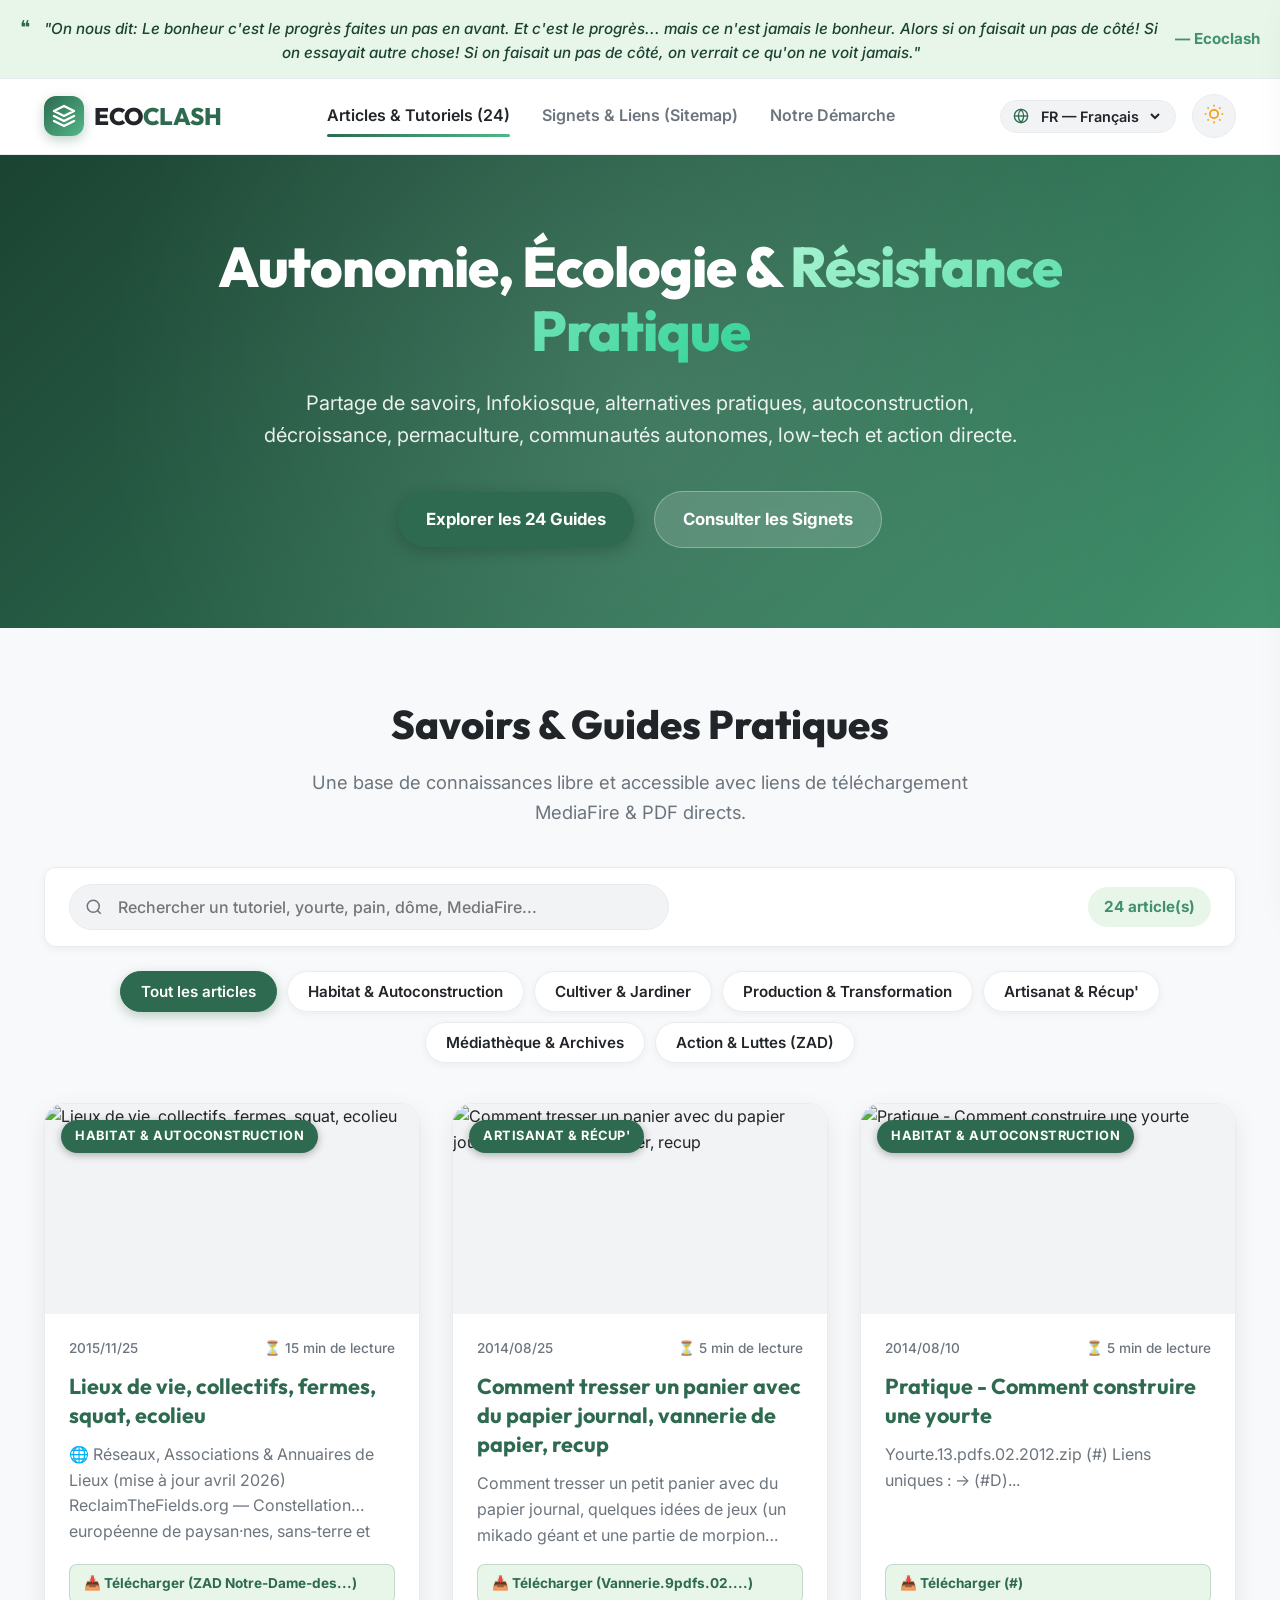
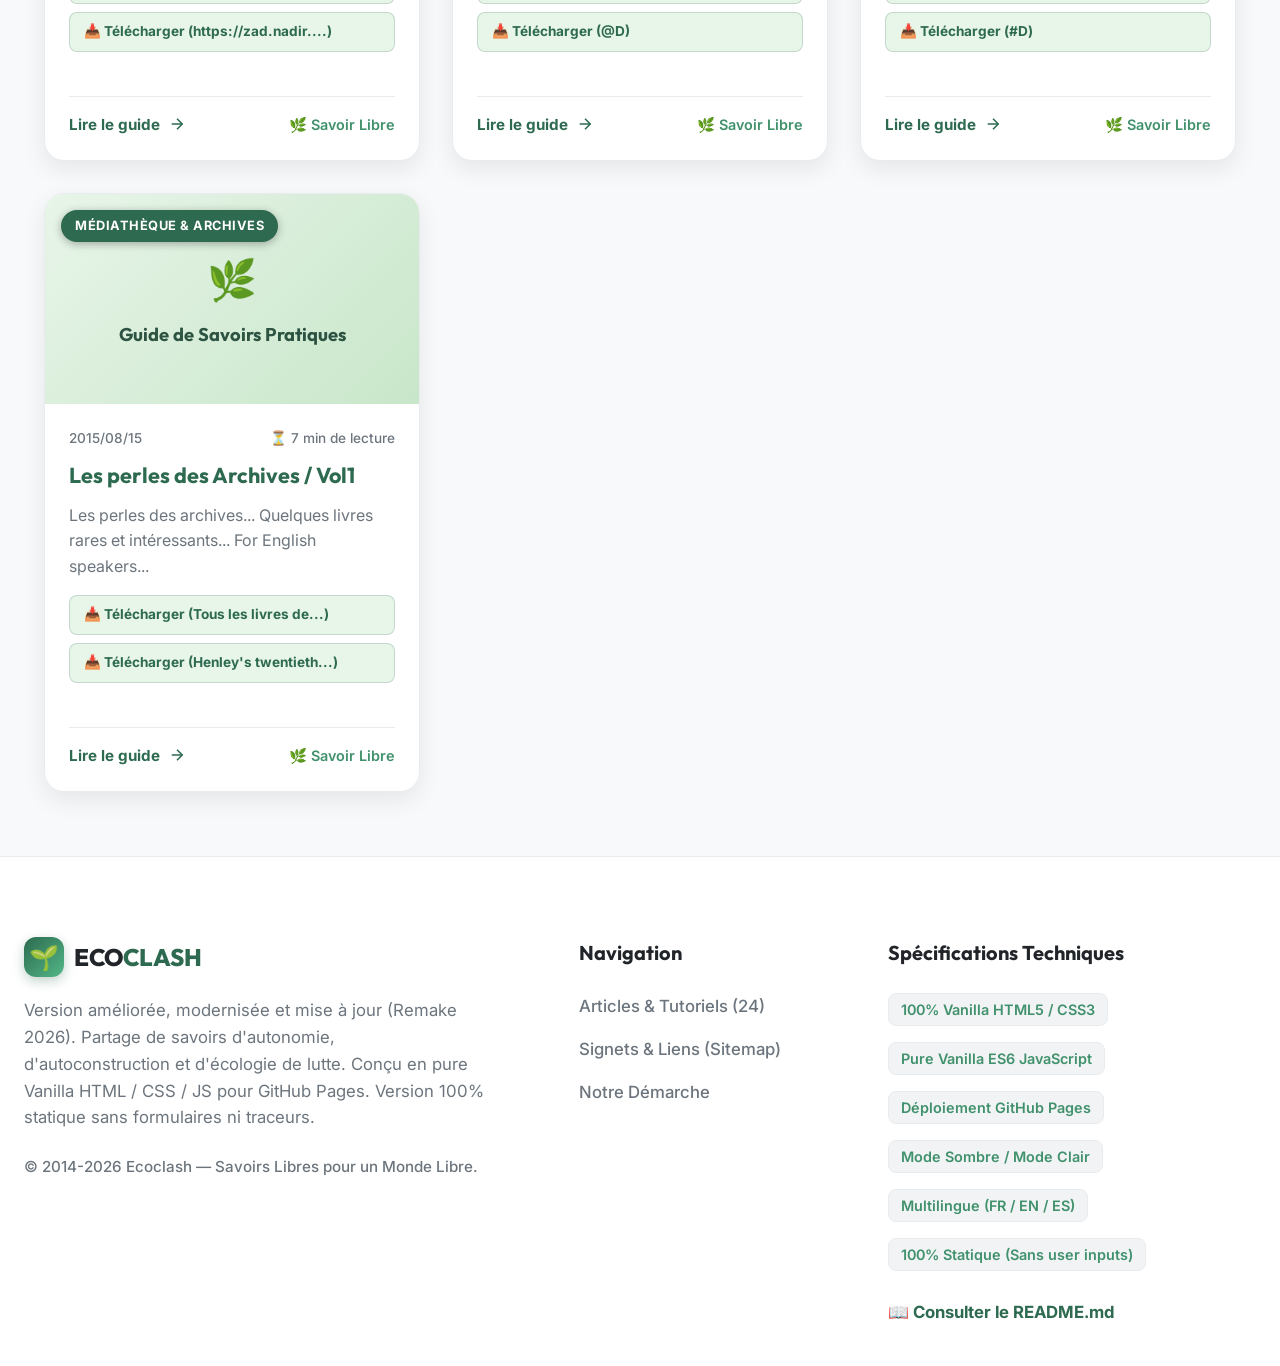
==== commit 81496eae: "Add files via upload" ====
--- a/index.html
+++ b/index.html
@@ -3,8 +3,8 @@
 <head>
     <meta charset="UTF-8">
     <meta name="viewport" content="width=device-width, initial-scale=1.0">
-    <title>Ecoclash - Partage de savoirs, infokiosque & alternatives pratiques</title>
-    <meta name="description" content="Plateforme de partage de savoirs, autoconstruction, permaculture, décroissance, écologie, infokiosque et alternatives pratiques.">
+    <title>Ecoclash - Partage de savoirs, autoconstruction, permaculture & alternatives</title>
+    <meta name="description" content="Plateforme de partage de savoirs, infokiosque, autoconstruction, permaculture, décroissance, écologie, et alternatives pratiques (Remake 2026).">
     <!-- Favicon -->
     <link rel="icon" href="data:image/svg+xml,<svg xmlns=%22http://www.w3.org/2000/svg%22 viewBox=%220 0 100 100%22><text y=%22.9em%22 font-size=%2290%22>🌱</text></svg>">
     <!-- Google Fonts -->
@@ -24,16 +24,10 @@
             <div class="quote-content">
                 <span class="quote-icon">❝</span>
                 <blockquote id="daily-quote-text">
-                    "On nous dit: Le bonheur c'est le progrès faites un pas en avant. Et c'est le progrès... mais ce n'est jamais le bonheur. Alors si on faisait un pas de côté! Si on essayait autre chose!"
+                    "On nous dit: Le bonheur c'est le progrès faites un pas en avant. Et c'est le progrès... mais ce n'est jamais le bonheur. Alors si on faisait un pas de côté! Si on essayait autre chose! Si on faisait un pas de côté, on verrait ce qu'on ne voit jamais."
                 </blockquote>
             </div>
             <div class="quote-author" id="daily-quote-author">— Ecoclash</div>
-            <button id="next-quote-btn" class="btn-icon" data-i18n-title="nextQuoteTitle" title="Citation suivante">
-                <svg xmlns="http://www.w3.org/2000/svg" width="16" height="16" fill="currentColor" viewBox="0 0 16 16">
-                    <path fill-rule="evenodd" d="M8 3a5 5 0 1 0 4.546 2.914.5.5 0 0 1 .908-.417A6 6 0 1 1 8 2v1z"/>
-                    <path d="M8 4.466V.534a.25.25 0 0 1 .41-.192l2.36 1.966c.12.1.12.284 0 .384L8.41 4.658A.25.25 0 0 1 8 4.466z"/>
-                </svg>
-            </button>
         </div>
     </div>
 
@@ -52,10 +46,9 @@
 
             <!-- Navigation Links -->
             <nav class="nav-links" id="nav-links">
-                <a href="#articles" class="nav-item active" data-nav="articles" data-i18n="navArticles">Articles & Guides</a>
-                <a href="#manifesto" class="nav-item" data-nav="manifesto" data-i18n="navManifesto">Infokiosque</a>
-                <a href="#synergies" class="nav-item" data-nav="synergies" data-i18n="navSynergies">Synergies & Liens</a>
-                <a href="#participate" class="nav-item" data-nav="participate" data-i18n="navParticipate">Participer</a>
+                <a href="#articles" class="nav-item active" data-nav="articles" data-i18n="navArticles">Articles & Tutoriels</a>
+                <a href="#bookmarks" class="nav-item" data-nav="bookmarks" data-i18n="navBookmarks">Signets & Liens (Sitemap)</a>
+                <a href="#manifesto" class="nav-item" data-nav="manifesto" data-i18n="navManifesto">Notre Démarche</a>
             </nav>
 
             <!-- Tools & Control Panel (Language + Theme) -->
@@ -75,7 +68,7 @@
                 </div>
 
                 <!-- Theme Switcher (Dark / Clear mode) -->
-                <button id="theme-toggle" class="theme-toggle-btn" aria-label="Activer le mode sombre" data-i18n-title="themeToggleTitle" title="Mode sombre / Mode clair">
+                <button id="theme-toggle" class="theme-toggle-btn" aria-label="Basculer le thème" data-i18n-title="themeToggleTitle" title="Mode sombre / Mode clair">
                     <span class="sun-icon">
                         <svg xmlns="http://www.w3.org/2000/svg" width="20" height="20" viewBox="0 0 24 24" fill="none" stroke="currentColor" stroke-width="2">
                             <circle cx="12" cy="12" r="5"></circle>
@@ -115,10 +108,9 @@
             <button id="close-drawer-btn" class="btn-icon">&times;</button>
         </div>
         <nav class="mobile-nav">
-            <a href="#articles" class="mobile-nav-item active" data-nav="articles" data-i18n="navArticles">Articles & Guides</a>
-            <a href="#manifesto" class="mobile-nav-item" data-nav="manifesto" data-i18n="navManifesto">Infokiosque</a>
-            <a href="#synergies" class="mobile-nav-item" data-nav="synergies" data-i18n="navSynergies">Synergies & Liens</a>
-            <a href="#participate" class="mobile-nav-item" data-nav="participate" data-i18n="navParticipate">Participer</a>
+            <a href="#articles" class="mobile-nav-item active" data-nav="articles" data-i18n="navArticles">Articles & Tutoriels</a>
+            <a href="#bookmarks" class="mobile-nav-item" data-nav="bookmarks" data-i18n="navBookmarks">Signets & Liens (Sitemap)</a>
+            <a href="#manifesto" class="mobile-nav-item" data-nav="manifesto" data-i18n="navManifesto">Notre Démarche</a>
         </nav>
     </div>
 
@@ -129,8 +121,8 @@
             <h1 class="hero-title" data-i18n="heroTitle">Autonomie, Écologie & <span class="gradient-text">Résistance Pratique</span></h1>
             <p class="hero-subtitle" data-i18n="heroSubtitle">Partage de savoirs, Infokiosque, alternatives pratiques, autoconstruction, décroissance, permaculture, communautés autonomes et action directe.</p>
             <div class="hero-actions">
-                <a href="#articles" class="btn btn-primary" data-i18n="heroBtnExplore">Explorer la Médiathèque</a>
-                <a href="#manifesto" class="btn btn-secondary" data-i18n="heroBtnManifesto">Notre Démarche</a>
+                <a href="#articles" class="btn btn-primary" data-nav-btn="articles" data-i18n="heroBtnExplore">Explorer les 24 Articles</a>
+                <a href="#bookmarks" class="btn btn-secondary" data-nav-btn="bookmarks" data-i18n="heroBtnBookmarks">Consulter le Sitemap</a>
             </div>
         </div>
     </section>
@@ -138,11 +130,11 @@
     <!-- Main Content Area -->
     <main id="main-content">
 
-        <!-- SECTION 1: ARTICLES & GUIDES (The core Infokiosk) -->
+        <!-- SECTION 1: ARTICLES & GUIDES (All 24 Scraped Articles with og images and true download links) -->
         <section id="articles" class="section-container active-section">
             <div class="section-header">
                 <h2 class="section-title" data-i18n="sectionArticlesTitle">Savoirs & Guides Pratiques</h2>
-                <p class="section-desc" data-i18n="sectionArticlesDesc">Une base de connaissances libre et accessible pour expérimenter, construire et s'émanciper.</p>
+                <p class="section-desc" data-i18n="sectionArticlesDesc">Une base de connaissances libre et accessible avec liens de téléchargement directs.</p>
             </div>
 
             <!-- Search and Filter Bar -->
@@ -157,9 +149,9 @@
                     <button id="clear-search" class="clear-search-btn hidden" aria-label="Effacer la recherche">&times;</button>
                 </div>
 
-                <!-- Stats / Sorting -->
+                <!-- Stats -->
                 <div class="filter-stats">
-                    <span id="article-count">15 articles</span>
+                    <span id="article-count">24 articles</span>
                 </div>
             </div>
 
@@ -193,7 +185,26 @@
         </section>
 
 
-        <!-- SECTION 2: INFOKIOSQUE / MANIFESTO -->
+        <!-- SECTION 2: BOOKMARKS & SITEMAP PAGES -->
+        <section id="bookmarks" class="section-container">
+            <div class="section-header">
+                <h2 class="section-title" data-i18n="bookmarksTitle">Signets, Synergies & Plan du Site</h2>
+                <p class="section-desc" data-i18n="bookmarksSubtitle">Réseaux, banques de données, alternatives et pages annexes de l'infokiosque.</p>
+            </div>
+
+            <!-- Bookmarks Categories Switcher -->
+            <div class="categories-tabs bookmarks-subtabs" id="bookmarks-tabs">
+                <!-- Populated dynamically by JS -->
+            </div>
+
+            <!-- Bookmarks Grid -->
+            <div class="bookmarks-grid" id="bookmarks-grid">
+                <!-- Loaded dynamically by JS -->
+            </div>
+        </section>
+
+
+        <!-- SECTION 3: INFOKIOSQUE / MANIFESTO (Static, no user input) -->
         <section id="manifesto" class="section-container">
             <div class="section-header">
                 <h2 class="section-title" data-i18n="manifestoTitle">Pourquoi Ecoclash ?</h2>
@@ -225,92 +236,17 @@
                 <p class="dalai-quote" data-i18n="dalaiQuote">"Si vous avez l'impression que vous êtes trop petit pour pouvoir changer quelque chose, essayez donc de dormir avec un moustique... et vous verrez lequel des deux empêche l'autre de dormir !"</p>
                 <span class="dalai-author">— Dalaï Lama</span>
             </div>
+
+            <div class="static-contact-box">
+                <div class="static-contact-icon">✉️</div>
+                <h3 data-i18n="staticContactTitle">Mentions & Contact</h3>
+                <p data-i18n="staticContactText">Cette version de la base de connaissances (Remake 2026) est un infokiosque entièrement statique hébergé sur GitHub Pages, garantissant l'absence de cookies, de traçage ou de collecte de données. Pour toute suggestion ou partage de documents, contactez directement l'équipe via les réseaux d'autonomie habituels.</p>
+            </div>
         </section>
 
-
-        <!-- SECTION 3: SYNERGIES & LIENS -->
-        <section id="synergies" class="section-container">
-            <div class="section-header">
-                <h2 class="section-title" data-i18n="synergiesTitle">Synergies & Liens Amis</h2>
-                <p class="section-desc" data-i18n="synergiesSubtitle">Réseaux, collectifs et plateformes qui partagent notre horizon.</p>
-            </div>
-
-            <div class="synergies-grid" id="synergies-grid">
-                <!-- Will be populated by JS for multi-language support or statically populated below -->
-            </div>
-        </section>
-
-
-        <!-- SECTION 4: PARTICIPATE / CONTACT -->
-        <section id="participate" class="section-container">
-            <div class="section-header">
-                <h2 class="section-title" data-i18n="participateTitle">Contribuer & Participer</h2>
-                <p class="section-desc" data-i18n="participateSubtitle">Ce site est un outil collectif. Partagez vos propres tutoriels, livres ou retours d'expérience.</p>
-            </div>
-
-            <div class="contact-wrapper">
-                <div class="contact-info">
-                    <h3 data-i18n="contactInfoTitle">Faites tourner les savoirs !</h3>
-                    <p data-i18n="contactInfoText1">Vous avez construit un habitat atypique, rédigé une brochure, ou découvert une pépite dans les archives libres ?</p>
-                    <p data-i18n="contactInfoText2">Écrivez-nous via ce formulaire sécurisé pour que nous puissions l'ajouter à l'infokiosque.</p>
-                    <div class="contact-perks">
-                        <div class="perk-item">
-                            <svg xmlns="http://www.w3.org/2000/svg" viewBox="0 0 24 24" fill="none" stroke="currentColor" stroke-width="2"><path d="M20 6L9 17l-5-5"/></svg>
-                            <span data-i18n="perk1">100% Anonyme si souhaité</span>
-                        </div>
-                        <div class="perk-item">
-                            <svg xmlns="http://www.w3.org/2000/svg" viewBox="0 0 24 24" fill="none" stroke="currentColor" stroke-width="2"><path d="M20 6L9 17l-5-5"/></svg>
-                            <span data-i18n="perk2">Open-Source & Sans droits commerciaux</span>
-                        </div>
-                        <div class="perk-item">
-                            <svg xmlns="http://www.w3.org/2000/svg" viewBox="0 0 24 24" fill="none" stroke="currentColor" stroke-width="2"><path d="M20 6L9 17l-5-5"/></svg>
-                            <span data-i18n="perk3">Hébergé durablement sur GitHub Pages</span>
-                        </div>
-                    </div>
-                </div>
-
-                <form id="contact-form" class="contact-form">
-                    <div class="form-group">
-                        <label for="contact-name" data-i18n="formNameLabel">Votre pseudo / nom :</label>
-                        <input type="text" id="contact-name" required data-i18n-placeholder="formNamePlaceholder" placeholder="Ex: Louise Michel">
-                    </div>
-
-                    <div class="form-group">
-                        <label for="contact-email" data-i18n="formEmailLabel">Adresse e-mail (optionnel) :</label>
-                        <input type="email" id="contact-email" data-i18n-placeholder="formEmailPlaceholder" placeholder="pour vous répondre...">
-                    </div>
-
-                    <div class="form-group">
-                        <label for="contact-subject" data-i18n="formSubjectLabel">Sujet de votre contribution :</label>
-                        <select id="contact-subject" required>
-                            <option value="tutorial" data-i18n="formSubOption1">Proposer un tutoriel ou guide PDF</option>
-                            <option value="link" data-i18n="formSubOption2">Suggérer un site ami (Synergies)</option>
-                            <option value="correction" data-i18n="formSubOption3">Signaler un lien mort ou une correction</option>
-                            <option value="message" data-i18n="formSubOption4">Petit mot d'encouragement ou contact</option>
-                        </select>
-                    </div>
-
-                    <div class="form-group">
-                        <label for="contact-message" data-i18n="formMessageLabel">Votre message ou lien de téléchargement :</label>
-                        <textarea id="contact-message" rows="6" required data-i18n-placeholder="formMessagePlaceholder" placeholder="Partagez vos liens (Framadrop, Archive.org, Mediafire, etc.) ou décrivez votre projet ici..."></textarea>
-                    </div>
-
-                    <button type="submit" class="btn btn-primary btn-full" id="submit-btn">
-                        <span data-i18n="formSubmitBtn">Envoyer la contribution</span>
-                        <svg xmlns="http://www.w3.org/2000/svg" width="18" height="18" viewBox="0 0 24 24" fill="none" stroke="currentColor" stroke-width="2"><line x1="22" y1="2" x2="11" y2="13"></line><polygon points="22 2 15 22 11 13 2 9 22 2"></polygon></svg>
-                    </button>
-
-                    <div id="form-success" class="form-alert success hidden">
-                        <svg xmlns="http://www.w3.org/2000/svg" width="20" height="20" viewBox="0 0 24 24" fill="none" stroke="currentColor" stroke-width="2"><path d="M22 11.08V12a10 10 0 1 1-5.93-9.14"></path><polyline points="22 4 12 14.01 9 11.01"></polyline></svg>
-                        <span data-i18n="formSuccessMsg">Merci ! Votre message a été transmis avec succès.</span>
-                    </div>
-                </form>
-            </div>
-        </section>
-
     </main>
 
-    <!-- FULL ARTICLE VIEW MODAL -->
+    <!-- FULL ARTICLE VIEW MODAL (Static, NO fake comments, NO user input) -->
     <div class="modal" id="article-modal" role="dialog" aria-modal="true" aria-labelledby="modal-title">
         <div class="modal-backdrop" id="modal-backdrop"></div>
         <div class="modal-content">
@@ -326,7 +262,7 @@
             <!-- Modal Body -->
             <div class="modal-body">
                 <h1 class="modal-title" id="modal-title">Titre de l'article</h1>
-                <div class="modal-image-container">
+                <div class="modal-image-container" id="modal-image-box">
                     <img id="modal-image" src="" alt="Illustration de l'article">
                 </div>
 
@@ -335,9 +271,9 @@
                     <!-- Loaded dynamically -->
                 </div>
 
-                <!-- Resource Link / Action Box -->
+                <!-- Resource Links (Mediafire / Archive / PDF) -->
                 <div class="modal-resources" id="modal-resources-box">
-                    <h3 data-i18n="modalResourcesTitle">Documents & Téléchargements Libres :</h3>
+                    <h3 data-i18n="modalResourcesTitle">Documents & Téléchargements (MediaFire, PDF, Archives) :</h3>
                     <div id="modal-resource-links" class="resource-links-list">
                         <!-- Loaded dynamically -->
                     </div>
@@ -349,7 +285,7 @@
                 </div>
             </div>
 
-            <!-- Modal Footer (Interactive comments/sharing simulation) -->
+            <!-- Modal Footer -->
             <div class="modal-footer">
                 <div class="modal-share">
                     <span data-i18n="shareArticle">Partager ce savoir :</span>
@@ -357,32 +293,14 @@
                         <svg xmlns="http://www.w3.org/2000/svg" width="16" height="16" viewBox="0 0 24 24" fill="none" stroke="currentColor" stroke-width="2"><path d="M10 13a5 5 0 0 0 7.54.54l3-3a5 5 0 0 0-7.07-7.07l-1.72 1.71"></path><path d="M14 11a5 5 0 0 0-7.54-.54l-3 3a5 5 0 0 0 7.07 7.07l1.71-1.71"></path></svg>
                         <span id="copy-link-text" data-i18n="copyLinkBtn">Copier le lien</span>
                     </button>
-                    <a id="btn-share-fb" href="#" target="_blank" class="btn-share fb" title="Partager sur Facebook">
+                    <a id="btn-share-fb" href="#" target="_blank" rel="noopener noreferrer" class="btn-share fb" title="Partager sur Facebook">
                         <svg xmlns="http://www.w3.org/2000/svg" width="16" height="16" viewBox="0 0 24 24" fill="currentColor"><path d="M24 12.073c0-6.627-5.373-12-12-12s-12 5.373-12 12c0 5.99 4.388 10.954 10.125 11.854v-8.385H7.078v-3.47h3.047V9.43c0-3.007 1.792-4.669 4.533-4.669 1.312 0 2.686.235 2.686.235v2.953H15.83c-1.491 0-1.956.925-1.956 1.874v2.25h3.328l-.532 3.47h-2.796v8.385C19.612 23.027 24 18.062 24 12.073z"/></svg>
                     </a>
                 </div>
-
                 <div class="modal-feedback">
-                    <button class="btn-reaction" id="btn-react-heart">
-                        <span class="reaction-emoji">🌱</span> <span id="reaction-count">42</span> <span data-i18n="reactionLabel">Inspirant</span>
-                    </button>
-                </div>
-            </div>
-
-            <!-- Comments Simulation Box -->
-            <div class="modal-comments">
-                <h3 id="comments-header" data-i18n="commentsHeader">Discussions & Retours (4)</h3>
-                <div class="comments-list" id="comments-list">
-                    <!-- Loaded dynamically -->
-                </div>
-                <!-- Add comment quick form -->
-                <div class="quick-comment-box">
-                    <input type="text" id="quick-comment-author" placeholder="Votre pseudo..." data-i18n-placeholder="quickCommentAuthor">
-                    <textarea id="quick-comment-text" rows="2" placeholder="Ajouter une question, une astuce ou un retour d'expérience..." data-i18n-placeholder="quickCommentText"></textarea>
-                    <button id="quick-comment-submit" class="btn btn-secondary btn-sm" data-i18n="quickCommentSubmit">Publier le commentaire</button>
-                </div>
-            </div>
-
+                    <span class="static-reaction">🌱 Ecoclash Infokiosque</span>
+                </div>
+            </div>
         </div>
     </div>
 
@@ -400,7 +318,7 @@
                     <span class="brand-name">ECO<span class="brand-highlight">CLASH</span></span>
                 </div>
                 <p class="footer-bio" data-i18n="footerBio">
-                    Version améliorée, modernisée et mise à jour (Remake 2026). Partage de savoirs d'autonomie, d'autoconstruction et d'écologie de lutte. Conçu en pure Vanilla HTML / CSS / JS pour GitHub Pages.
+                    Version améliorée, modernisée et mise à jour (Remake 2026). Partage de savoirs d'autonomie, d'autoconstruction et d'écologie de lutte. Conçu en pure Vanilla HTML / CSS / JS pour GitHub Pages. Version 100% statique sans formulaires ni traceurs.
                 </p>
                 <div class="footer-copy">
                     &copy; 2014-2026 Ecoclash — <span data-i18n="footerOpenSource">Savoirs Libres pour un Monde Libre</span>.
@@ -410,10 +328,9 @@
             <div class="footer-col">
                 <h4 data-i18n="footerNavTitle">Navigation</h4>
                 <ul class="footer-links">
-                    <li><a href="#articles" data-nav="articles" data-i18n="navArticles">Articles & Guides</a></li>
-                    <li><a href="#manifesto" data-nav="manifesto" data-i18n="navManifesto">Infokiosque</a></li>
-                    <li><a href="#synergies" data-nav="synergies" data-i18n="navSynergies">Synergies & Liens</a></li>
-                    <li><a href="#participate" data-nav="participate" data-i18n="navParticipate">Participer</a></li>
+                    <li><a href="#articles" data-nav-link="articles" data-i18n="navArticles">Articles & Tutoriels</a></li>
+                    <li><a href="#bookmarks" data-nav-link="bookmarks" data-i18n="navBookmarks">Signets & Liens (Sitemap)</a></li>
+                    <li><a href="#manifesto" data-nav-link="manifesto" data-i18n="navManifesto">Notre Démarche</a></li>
                 </ul>
             </div>
 
@@ -425,6 +342,7 @@
                     <li><span class="tech-tag">Déploiement GitHub Pages</span></li>
                     <li><span class="tech-tag">Mode Sombre / Mode Clair</span></li>
                     <li><span class="tech-tag">Multilingue (FR / EN / ES)</span></li>
+                    <li><span class="tech-tag">100% Statique (Sans user inputs)</span></li>
                     <li><a href="README.md" target="_blank" class="readme-link" data-i18n="footerReadmeLink">📖 Consulter le README.md</a></li>
                 </ul>
             </div>
--- a/styles.css
+++ b/styles.css
@@ -1,14 +1,13 @@
 /* ==========================================================================
-   ECOCLASH — UPGRADED & MODERNIZED VANILLA CSS
+   ECOCLASH — UPGRADED & MODERNIZED VANILLA CSS (REMAKE 2026)
+   100% Fully Static — Accessible — Dark/Clear Mode
    ========================================================================== */
 
 /* --- 1. CSS VARIABLES (DARK & CLEAR MODE) --- */
 :root {
-    /* Fonts */
     --font-primary: 'Inter', system-ui, -apple-system, sans-serif;
     --font-heading: 'Outfit', system-ui, -apple-system, sans-serif;
 
-    /* Spacing & Layout */
     --max-width: 1240px;
     --header-height: 76px;
     --border-radius-sm: 8px;
@@ -16,13 +15,11 @@
     --border-radius-lg: 20px;
     --border-radius-pill: 50px;
     
-    /* Shadows */
     --shadow-sm: 0 2px 8px rgba(0, 0, 0, 0.05);
     --shadow-md: 0 8px 24px rgba(0, 0, 0, 0.08);
     --shadow-lg: 0 16px 40px rgba(0, 0, 0, 0.12);
     --shadow-hover: 0 16px 32px rgba(45, 106, 79, 0.15);
 
-    /* Transitions */
     --transition-fast: 0.15s ease;
     --transition-normal: 0.3s cubic-bezier(0.16, 1, 0.3, 1);
     --transition-slow: 0.5s cubic-bezier(0.16, 1, 0.3, 1);
@@ -56,8 +53,8 @@
 
     --gradient-hero: linear-gradient(135deg, #1b4332 0%, #2d6a4f 50%, #40916c 100%);
     --gradient-accent: linear-gradient(135deg, #2d6a4f, #52b788);
-
-    --glass-border: rgba(255, 255, 255, 0.7);
+    --gradient-fallback: linear-gradient(135deg, #e8f5e9 0%, #c8e6c9 100%);
+
     --modal-backdrop: rgba(0, 0, 0, 0.5);
 }
 
@@ -89,13 +86,13 @@
 
     --gradient-hero: linear-gradient(135deg, #0f1a15 0%, #172a21 50%, #1f3a2c 100%);
     --gradient-accent: linear-gradient(135deg, #52b788, #74c69d);
+    --gradient-fallback: linear-gradient(135deg, #17241e 0%, #29322e 100%);
 
     --shadow-sm: 0 2px 8px rgba(0, 0, 0, 0.4);
     --shadow-md: 0 8px 24px rgba(0, 0, 0, 0.6);
     --shadow-lg: 0 16px 40px rgba(0, 0, 0, 0.8);
     --shadow-hover: 0 16px 32px rgba(82, 183, 136, 0.15);
 
-    --glass-border: rgba(255, 255, 255, 0.05);
     --modal-backdrop: rgba(0, 0, 0, 0.75);
 }
 
@@ -153,7 +150,6 @@
     cursor: pointer;
 }
 
-/* Accessibility Skip Link */
 .skip-link {
     position: absolute;
     top: -50px;
@@ -185,21 +181,20 @@
     margin: 0 auto;
     display: flex;
     align-items: center;
-    justify-content: space-between;
-    gap: 16px;
+    justify-content: center;
+    text-align: center;
+    gap: 12px;
 }
 
 .quote-content {
-    display: flex;
-    align-items: flex-start;
+    display: inline-flex;
+    align-items: baseline;
     gap: 8px;
-    flex-grow: 1;
 }
 
 .quote-icon {
-    font-size: 1.3rem;
+    font-size: 1.2rem;
     color: var(--color-primary);
-    line-height: 1;
 }
 
 .quote-content blockquote {
@@ -207,31 +202,13 @@
     font-weight: 500;
     font-style: italic;
     margin: 0;
+    display: inline;
 }
 
 .quote-author {
     font-weight: 700;
     color: var(--color-secondary);
     white-space: nowrap;
-}
-
-.btn-icon {
-    width: 32px;
-    height: 32px;
-    display: flex;
-    align-items: center;
-    justify-content: center;
-    background-color: var(--bg-hover);
-    border-radius: 50%;
-    color: var(--text-main);
-    transition: background-color var(--transition-fast), transform var(--transition-fast);
-    flex-shrink: 0;
-}
-
-.btn-icon:hover {
-    background-color: var(--color-primary);
-    color: var(--text-light);
-    transform: rotate(90deg);
 }
 
 /* --- 4. NAVIGATION HEADER --- */
@@ -424,6 +401,18 @@
     padding-bottom: 16px;
 }
 
+.btn-icon {
+    width: 32px;
+    height: 32px;
+    display: flex;
+    align-items: center;
+    justify-content: center;
+    background-color: var(--bg-hover);
+    border-radius: 50%;
+    font-size: 1.2rem;
+    color: var(--text-main);
+}
+
 .mobile-nav {
     display: flex;
     flex-direction: column;
@@ -676,7 +665,7 @@
     flex-wrap: wrap;
     align-items: center;
     justify-content: center;
-    gap: 12px;
+    gap: 10px;
     margin-bottom: 40px;
 }
 
@@ -708,7 +697,7 @@
 /* --- 9. ARTICLES GRID & CARDS --- */
 .articles-grid {
     display: grid;
-    grid-template-columns: repeat(auto-fill, minmax(350px, 1fr));
+    grid-template-columns: repeat(auto-fill, minmax(360px, 1fr));
     gap: 32px;
 }
 
@@ -745,6 +734,32 @@
 
 .article-card:hover .card-image-wrapper img {
     transform: scale(1.06);
+}
+
+/* Fallback graphic banner when image is missing */
+.no-img-banner {
+    width: 100%;
+    height: 100%;
+    background: var(--gradient-fallback);
+    display: flex;
+    flex-direction: column;
+    align-items: center;
+    justify-content: center;
+    gap: 8px;
+    padding: 24px;
+    text-align: center;
+}
+
+.no-img-banner span:first-child {
+    font-size: 2.5rem;
+}
+
+.no-img-text {
+    font-family: var(--font-heading);
+    font-weight: 700;
+    font-size: 1.15rem;
+    color: var(--text-quote);
+    opacity: 0.9;
 }
 
 .card-badge {
@@ -797,7 +812,7 @@
 .card-desc {
     font-size: 1rem;
     color: var(--text-muted);
-    margin-bottom: 24px;
+    margin-bottom: 16px;
     display: -webkit-box;
     -webkit-line-clamp: 3;
     -webkit-box-orient: vertical;
@@ -805,6 +820,34 @@
     flex-grow: 1;
 }
 
+/* Quick working downloads directly on card */
+.card-downloads-quick {
+    display: flex;
+    flex-direction: column;
+    gap: 8px;
+    margin-bottom: 20px;
+}
+
+.btn-down-quick {
+    display: inline-flex;
+    align-items: center;
+    gap: 8px;
+    font-size: 0.85rem;
+    font-weight: 700;
+    background-color: var(--bg-quote);
+    color: var(--color-primary);
+    padding: 8px 14px;
+    border-radius: var(--border-radius-sm);
+    border: 1px solid rgba(45, 106, 79, 0.2);
+    transition: background-color var(--transition-fast), transform var(--transition-fast);
+}
+
+.btn-down-quick:hover {
+    background-color: var(--color-primary);
+    color: #ffffff;
+    transform: translateX(2px);
+}
+
 .card-tags {
     display: flex;
     flex-wrap: wrap;
@@ -843,7 +886,13 @@
     gap: 12px;
 }
 
-/* Loader state */
+.card-reactions {
+    font-weight: 600;
+    font-size: 0.9rem;
+    color: var(--color-secondary);
+}
+
+/* Loader */
 .loader-state {
     grid-column: 1 / -1;
     text-align: center;
@@ -865,7 +914,7 @@
     100% { transform: rotate(360px); }
 }
 
-/* No results state */
+/* No results */
 .no-results {
     text-align: center;
     padding: 80px 20px;
@@ -896,7 +945,116 @@
     display: none !important;
 }
 
-/* --- 10. INFOKIOSQUE MANIFESTO SECTION --- */
+/* --- 10. BOOKMARKS & SITEMAP DIRECTORY SECTION --- */
+.bookmarks-subtabs {
+    margin-bottom: 40px;
+    gap: 12px;
+}
+
+.bk-tab-btn {
+    background-color: var(--bg-input);
+    font-size: 1rem;
+    padding: 12px 24px;
+}
+
+.bookmarks-grid {
+    display: grid;
+    grid-template-columns: repeat(auto-fill, minmax(380px, 1fr));
+    gap: 32px;
+}
+
+.bookmark-section-card {
+    background-color: var(--bg-card);
+    border: 1px solid var(--border-color);
+    border-radius: var(--border-radius-lg);
+    padding: 28px;
+    box-shadow: var(--shadow-md);
+    display: flex;
+    flex-direction: column;
+    transition: transform var(--transition-normal), box-shadow var(--transition-normal);
+}
+
+.bookmark-section-card:hover {
+    transform: translateY(-4px);
+    box-shadow: var(--shadow-lg);
+    border-color: var(--color-primary);
+}
+
+.bk-sec-header {
+    margin-bottom: 20px;
+    padding-bottom: 16px;
+    border-bottom: 1px solid var(--border-color);
+}
+
+.bk-sec-header h3 {
+    font-family: var(--font-heading);
+    font-size: 1.4rem;
+    font-weight: 700;
+    color: var(--text-main);
+    margin-bottom: 6px;
+}
+
+.bk-sec-intro {
+    font-size: 0.95rem;
+    color: var(--text-muted);
+}
+
+.bk-links-list {
+    display: flex;
+    flex-direction: column;
+    gap: 12px;
+    flex-grow: 1;
+}
+
+.bk-link-item {
+    display: flex;
+    align-items: center;
+    gap: 12px;
+    padding: 12px 16px;
+    background-color: var(--bg-input);
+    border: 1px solid var(--border-color);
+    border-radius: var(--border-radius-sm);
+    font-weight: 600;
+    font-size: 0.95rem;
+    color: var(--text-main);
+    transition: border-color var(--transition-fast), background-color var(--transition-fast), transform var(--transition-fast);
+}
+
+.bk-link-item:hover {
+    background-color: var(--bg-quote);
+    border-color: var(--color-primary);
+    color: var(--color-primary);
+    transform: translateX(4px);
+}
+
+.bk-link-icon {
+    flex-shrink: 0;
+    font-size: 1.1rem;
+}
+
+.bk-link-name {
+    flex-grow: 1;
+    word-break: break-word;
+}
+
+.bk-link-arrow {
+    font-size: 1.1rem;
+    color: var(--text-muted);
+    font-weight: 800;
+}
+
+.bk-link-item:hover .bk-link-arrow {
+    color: var(--color-primary);
+}
+
+.bk-no-links {
+    font-style: italic;
+    color: var(--text-muted);
+    font-size: 0.95rem;
+    padding: 16px 0;
+}
+
+/* --- 11. INFOKIOSQUE MANIFESTO SECTION --- */
 .manifesto-content {
     display: grid;
     grid-template-columns: repeat(auto-fit, minmax(320px, 1fr));
@@ -951,6 +1109,7 @@
     box-shadow: var(--shadow-lg);
     position: relative;
     overflow: hidden;
+    margin-bottom: 64px;
 }
 
 .dalai-title {
@@ -977,173 +1136,37 @@
     display: block;
 }
 
-/* --- 11. SYNERGIES SECTION --- */
-.synergies-grid {
-    display: grid;
-    grid-template-columns: repeat(auto-fill, minmax(280px, 1fr));
-    gap: 24px;
-}
-
-.synergy-card {
-    background-color: var(--bg-card);
-    border: 1px solid var(--border-color);
-    border-radius: var(--border-radius-md);
-    padding: 24px;
-    box-shadow: var(--shadow-sm);
-    display: flex;
-    flex-direction: column;
-    justify-content: space-between;
-    transition: transform var(--transition-fast), border-color var(--transition-fast);
-}
-
-.synergy-card:hover {
-    transform: translateY(-4px);
-    border-color: var(--color-secondary);
-}
-
-.synergy-header {
-    display: flex;
-    align-items: center;
-    gap: 16px;
-    margin-bottom: 16px;
-}
-
-.synergy-icon {
-    font-size: 2rem;
-    width: 56px;
-    height: 56px;
-    background-color: var(--bg-input);
-    display: flex;
-    align-items: center;
-    justify-content: center;
-    border-radius: var(--border-radius-sm);
-}
-
-.synergy-title {
-    font-family: var(--font-heading);
-    font-size: 1.25rem;
-    font-weight: 700;
-    color: var(--text-main);
-}
-
-.synergy-desc {
-    font-size: 0.95rem;
-    color: var(--text-muted);
-    margin-bottom: 20px;
-    flex-grow: 1;
-}
-
-.synergy-link {
-    display: inline-flex;
-    align-items: center;
-    gap: 8px;
-    font-weight: 700;
-    font-size: 0.9rem;
-    color: var(--color-primary);
-}
-
-/* --- 12. PARTICIPATE & CONTACT SECTION --- */
-.contact-wrapper {
-    display: grid;
-    grid-template-columns: 1fr 1.2fr;
-    gap: 48px;
+/* Static Contact Info Box */
+.static-contact-box {
     background-color: var(--bg-card);
     border: 1px solid var(--border-color);
     border-radius: var(--border-radius-lg);
     padding: 48px;
     box-shadow: var(--shadow-md);
-}
-
-.contact-info h3 {
+    text-align: center;
+    max-width: 860px;
+    margin: 0 auto;
+}
+
+.static-contact-icon {
+    font-size: 3rem;
+    margin-bottom: 20px;
+}
+
+.static-contact-box h3 {
     font-family: var(--font-heading);
-    font-size: 2rem;
+    font-size: 1.8rem;
     margin-bottom: 16px;
     color: var(--text-main);
 }
 
-.contact-info p {
+.static-contact-box p {
     color: var(--text-muted);
     font-size: 1.1rem;
-    margin-bottom: 16px;
-}
-
-.contact-perks {
-    margin-top: 32px;
-    display: flex;
-    flex-direction: column;
-    gap: 16px;
-}
-
-.perk-item {
-    display: flex;
-    align-items: center;
-    gap: 12px;
-    font-size: 1.05rem;
-    font-weight: 600;
-    color: var(--text-main);
-}
-
-.perk-item svg {
-    width: 24px;
-    height: 24px;
-    color: var(--color-primary);
-    flex-shrink: 0;
-}
-
-.contact-form {
-    display: flex;
-    flex-direction: column;
-    gap: 20px;
-}
-
-.form-group {
-    display: flex;
-    flex-direction: column;
-    gap: 8px;
-}
-
-.form-group label {
-    font-weight: 600;
-    font-size: 0.95rem;
-    color: var(--text-main);
-}
-
-.form-group input, .form-group select, .form-group textarea {
-    padding: 14px 16px;
-    background-color: var(--bg-input);
-    border: 1px solid var(--border-color);
-    border-radius: var(--border-radius-sm);
-    font-size: 1rem;
-    color: var(--text-main);
-    transition: border-color var(--transition-fast), box-shadow var(--transition-fast);
-}
-
-.form-group input:focus, .form-group select:focus, .form-group textarea:focus {
-    border-color: var(--color-primary);
-    box-shadow: 0 0 0 4px rgba(45, 106, 79, 0.15);
-}
-
-.btn-full {
-    width: 100%;
-}
-
-.form-alert {
-    padding: 16px;
-    border-radius: var(--border-radius-sm);
-    font-weight: 600;
-    font-size: 1rem;
-    display: flex;
-    align-items: center;
-    gap: 12px;
-}
-
-.form-alert.success {
-    background-color: var(--bg-quote);
-    color: var(--color-success);
-    border: 1px solid var(--color-success);
-}
-
-/* --- 13. FULL ARTICLE MODAL --- */
+    line-height: 1.8;
+}
+
+/* --- 12. FULL ARTICLE MODAL (Completely Static - No Comments) --- */
 .modal {
     position: fixed;
     top: 0;
@@ -1254,7 +1277,7 @@
 
 .modal-title {
     font-family: var(--font-heading);
-    font-size: 2.6rem;
+    font-size: 2.5rem;
     font-weight: 800;
     color: var(--text-main);
     margin-bottom: 24px;
@@ -1263,7 +1286,7 @@
 
 .modal-image-container {
     width: 100%;
-    max-height: 400px;
+    max-height: 450px;
     border-radius: var(--border-radius-md);
     overflow: hidden;
     margin-bottom: 32px;
@@ -1325,44 +1348,61 @@
     background-color: var(--bg-quote);
     border: 1px solid var(--color-primary);
     border-radius: var(--border-radius-md);
-    padding: 28px;
+    padding: 32px;
     margin-bottom: 40px;
 }
 
 .modal-resources h3 {
     font-family: var(--font-heading);
-    font-size: 1.3rem;
+    font-size: 1.35rem;
     color: var(--color-primary);
-    margin-bottom: 16px;
+    margin-bottom: 20px;
 }
 
 .resource-links-list {
     display: flex;
     flex-direction: column;
-    gap: 12px;
+    gap: 14px;
 }
 
 .resource-item {
-    display: inline-flex;
-    align-items: center;
-    gap: 12px;
-    font-weight: 600;
+    display: flex;
+    align-items: center;
+    gap: 14px;
+    font-weight: 500;
     font-size: 1.05rem;
     color: var(--text-main);
     background-color: var(--bg-card);
-    padding: 12px 20px;
+    padding: 14px 20px;
     border-radius: var(--border-radius-sm);
     border: 1px solid var(--border-color);
-    transition: border-color var(--transition-fast), transform var(--transition-fast);
+    transition: border-color var(--transition-fast), transform var(--transition-fast), background-color var(--transition-fast);
+}
+
+.resource-item strong {
+    font-weight: 700;
+    color: var(--color-primary);
 }
 
 .resource-item:hover {
+    background-color: var(--bg-hover);
     border-color: var(--color-primary);
     transform: translateX(4px);
 }
 
 .resource-item svg {
     color: var(--color-success);
+    flex-shrink: 0;
+}
+
+.external-hint {
+    margin-left: auto;
+    font-weight: 800;
+    color: var(--text-muted);
+}
+
+.resource-item:hover .external-hint {
+    color: var(--color-primary);
 }
 
 .modal-tags {
@@ -1415,98 +1455,13 @@
     padding: 8px 12px;
 }
 
-.btn-reaction {
-    display: inline-flex;
-    align-items: center;
-    gap: 8px;
-    padding: 10px 20px;
-    background-color: var(--bg-card);
-    border: 1px solid var(--color-primary);
-    border-radius: var(--border-radius-pill);
-    font-weight: 700;
-    font-size: 1rem;
-    color: var(--color-primary);
-    transition: all var(--transition-fast);
-}
-
-.btn-reaction:hover, .btn-reaction.reacted {
-    background-color: var(--color-primary);
-    color: #ffffff;
-}
-
-.modal-comments {
-    padding: 40px 32px;
-    border-top: 1px solid var(--border-color);
-}
-
-.modal-comments h3 {
-    font-family: var(--font-heading);
-    font-size: 1.5rem;
-    margin-bottom: 24px;
-}
-
-.comments-list {
-    display: flex;
-    flex-direction: column;
-    gap: 20px;
-    margin-bottom: 32px;
-}
-
-.comment-card {
-    background-color: var(--bg-input);
-    border-radius: var(--border-radius-md);
-    padding: 20px;
-    border: 1px solid var(--border-color);
-}
-
-.comment-header {
-    display: flex;
-    align-items: center;
-    justify-content: space-between;
-    margin-bottom: 8px;
-}
-
-.comment-author {
+.static-reaction {
     font-weight: 700;
     color: var(--color-secondary);
     font-size: 1.05rem;
 }
 
-.comment-date {
-    font-size: 0.85rem;
-    color: var(--text-muted);
-}
-
-.comment-text {
-    font-size: 1rem;
-    color: var(--text-main);
-}
-
-.quick-comment-box {
-    display: flex;
-    flex-direction: column;
-    gap: 12px;
-    background-color: var(--bg-input);
-    padding: 24px;
-    border-radius: var(--border-radius-md);
-    border: 1px solid var(--border-color);
-}
-
-.quick-comment-box input, .quick-comment-box textarea {
-    width: 100%;
-    padding: 10px 14px;
-    background-color: var(--bg-card);
-    border: 1px solid var(--border-color);
-    border-radius: var(--border-radius-sm);
-    font-size: 0.95rem;
-    color: var(--text-main);
-}
-
-.quick-comment-box input:focus, .quick-comment-box textarea:focus {
-    border-color: var(--color-primary);
-}
-
-/* --- 14. SCROLL TO TOP --- */
+/* --- 13. SCROLL TO TOP --- */
 .back-to-top {
     position: fixed;
     bottom: 32px;
@@ -1538,7 +1493,7 @@
     transform: translateY(-4px);
 }
 
-/* --- 15. FOOTER --- */
+/* --- 14. FOOTER --- */
 .app-footer {
     background-color: var(--bg-card);
     border-top: 1px solid var(--border-color);
@@ -1614,12 +1569,10 @@
     font-weight: 700 !important;
 }
 
-/* --- 16. RESPONSIVE BREAKPOINTS --- */
+/* --- 15. RESPONSIVE BREAKPOINTS --- */
 @media (max-width: 992px) {
-    .contact-wrapper {
+    .bookmarks-grid {
         grid-template-columns: 1fr;
-        gap: 32px;
-        padding: 32px;
     }
 
     .footer-container {
@@ -1664,6 +1617,10 @@
 
     .modal-title {
         font-size: 1.8rem;
+    }
+
+    .static-contact-box {
+        padding: 32px 20px;
     }
 }
 
@@ -1688,4 +1645,9 @@
         overflow-x: auto;
         padding-bottom: 8px;
     }
-}
+
+    .bk-tab-btn {
+        width: 100%;
+        text-align: center;
+    }
+}
